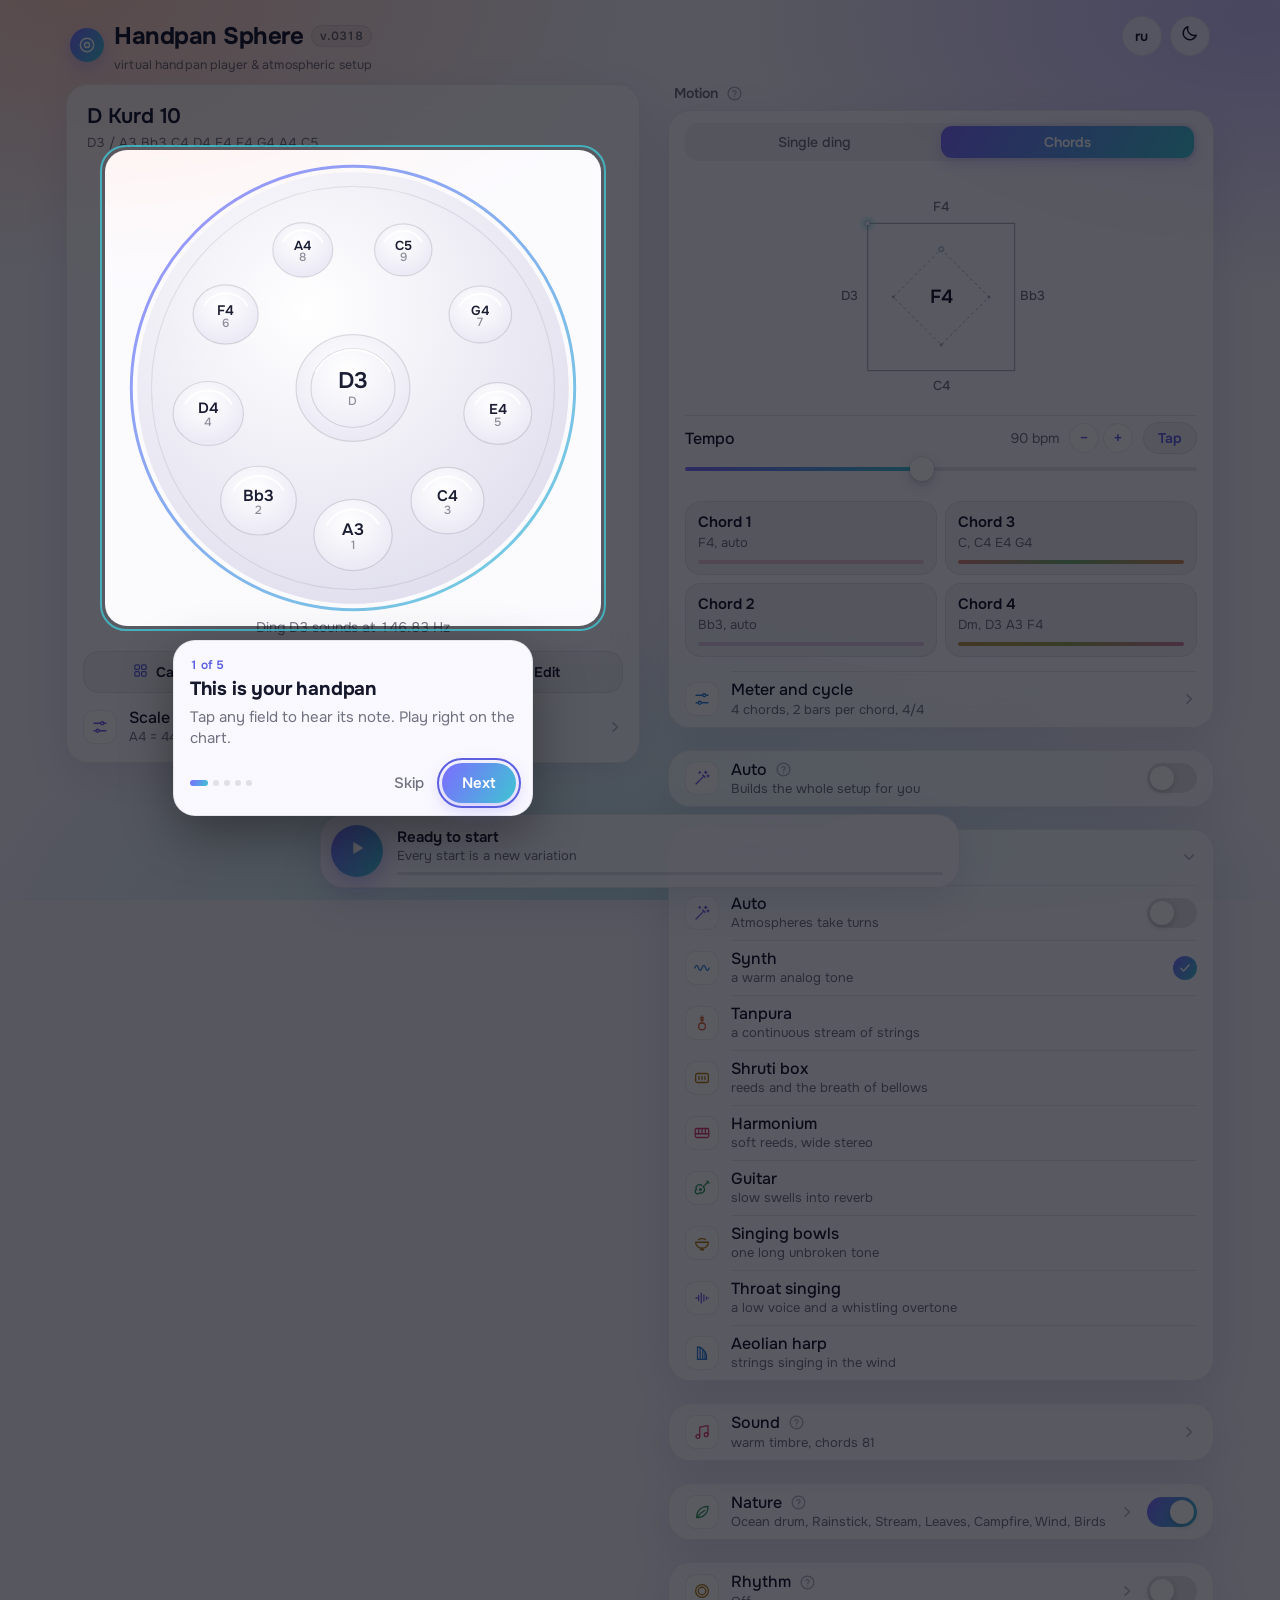
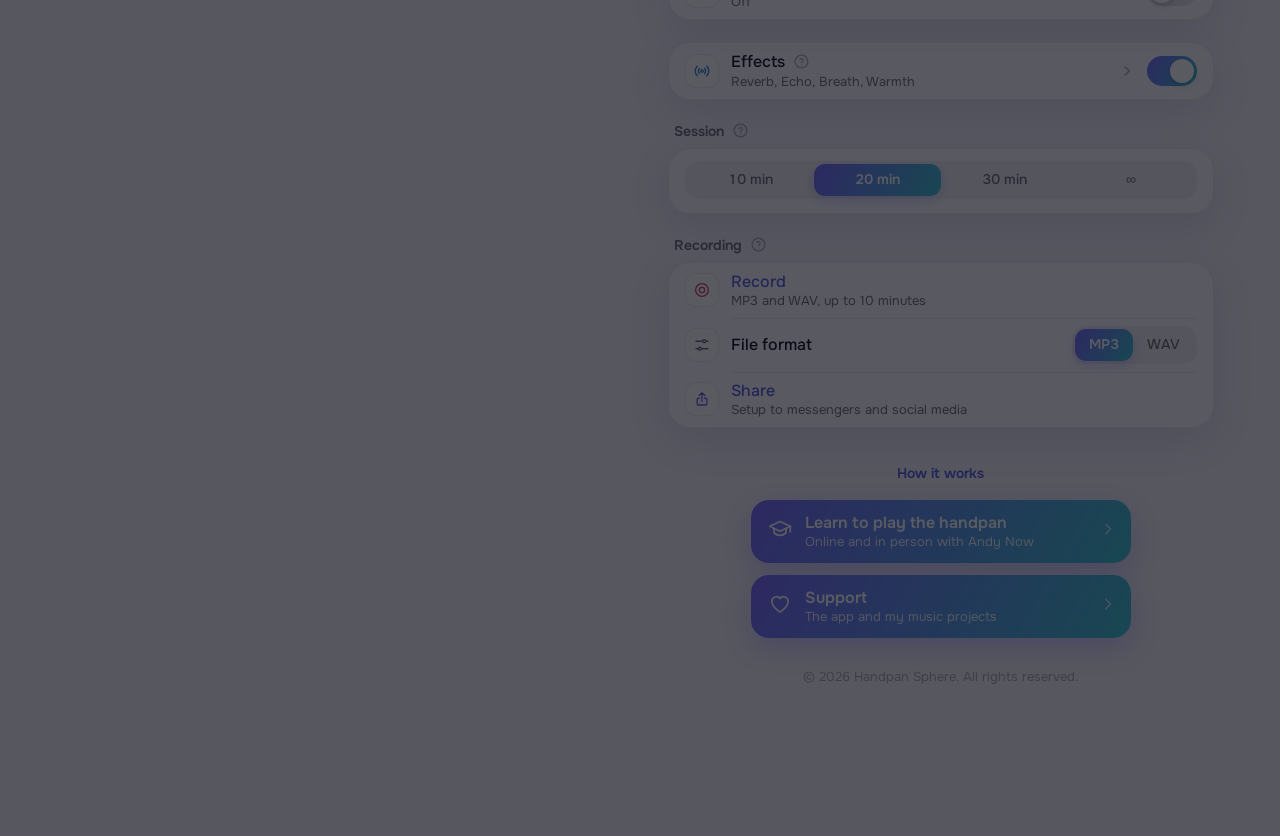
==== index.html @ 0d7baa18 "Site build from 7dfcd4c" ====
<!doctype html>
<html lang="ru">
<head>
<meta charset="utf-8">
<meta name="viewport" content="width=device-width, initial-scale=1, viewport-fit=cover">
<meta name="color-scheme" content="light dark">
<title>Handpan Sphere — виртуальный ханг и атмосферный бэк</title>
<meta name="description" content="Handpan Sphere — виртуальный ханг онлайн и атмосферный бэк в строе твоего инструмента: 20 строёв, аккорды с подсветкой нот, атмосферы, природа и ритм, запись в MP3 и WAV. В браузере, офлайн и в Telegram.">
<link rel="canonical" href="https://handpansphere.ru/">
<meta property="og:type" content="website">
<meta property="og:site_name" content="Handpan Sphere">
<meta property="og:title" content="Handpan Sphere — виртуальный ханг и атмосферный бэк">
<meta property="og:description" content="Играй на ханге прямо на схеме, учись по подсветке аккордов и джемь с атмосферой в строе твоего инструмента.">
<meta property="og:url" content="https://handpansphere.ru/">
<meta property="og:image" content="https://handpansphere.ru/og.png">
<meta property="og:image:width" content="1200">
<meta property="og:image:height" content="630">
<meta property="og:locale" content="ru_RU">
<meta property="og:locale:alternate" content="en_US">
<meta name="twitter:card" content="summary_large_image">
<script type="application/ld+json">{"@context":"https://schema.org","@type":"WebApplication","name":"Handpan Sphere","url":"https://handpansphere.ru/","applicationCategory":"MusicApplication","operatingSystem":"Any","inLanguage":["ru","en"],"offers":{"@type":"Offer","price":"0","priceCurrency":"RUB"},"description":"Виртуальный ханг онлайн и атмосферный бэк в строе твоего инструмента."}</script>
<meta name="theme-color" content="#F4F2FA" media="(prefers-color-scheme: light)">
<meta name="theme-color" content="#07090F" media="(prefers-color-scheme: dark)">
<meta name="mobile-web-app-capable" content="yes">
<meta name="apple-mobile-web-app-capable" content="yes">
<meta name="apple-mobile-web-app-title" content="Handpan Sphere">
<link rel="manifest" href="./manifest.webmanifest">
<link rel="icon" href="./icons/icon.svg" type="image/svg+xml">
<link rel="icon" href="./icons/favicon-32.png" sizes="32x32" type="image/png">
<link rel="apple-touch-icon" href="./icons/apple-touch-icon.png">
  <script type="module" crossorigin src="./assets/index-CPUXYlEy.js"></script>
  <link rel="stylesheet" crossorigin href="./assets/index-BqKU14QF.css">
</head>
<body>
<div class="aurora" aria-hidden="true"></div>
<header class="top">
  <div class="brand">
    <span class="mark" aria-hidden="true"><svg viewBox="0 0 24 24"><circle cx="12" cy="12" r="8"/><circle cx="12" cy="12" r="3"/></svg></span>
    <div class="brand-text">
      <h1>Handpan Sphere <span class="ver">v.0318</span></h1>
      <p class="tagline">virtual handpan player &amp; atmospheric setup</p>
    </div>
  </div>
  <div class="top-actions">
    <button type="button" class="icon-btn lang-btn" id="langBtn" lang="en" aria-label="English version" data-i18n-aria="lang.otherLabel"><span data-i18n="lang.other">en</span></button>
    <button type="button" class="icon-btn" id="themeBtn" aria-label="Тема" data-i18n-aria="header.theme"><span id="themeIcon"></span></button>
  </div>
</header>

<main class="layout">
  <section class="panel instrument" aria-labelledby="panName">
    <div class="inst-head">
      <h2 id="panName"></h2>
      <p class="notation" id="panNotation"></p>
    </div>
    <div class="pan" id="pan"><svg id="panSvg" viewBox="0 0 600 600" role="group" aria-label="Схема ханга" data-i18n-aria="instrument.chart"></svg></div>
    <p class="ding-line" id="dingInfo"></p>
    <p class="learn-line" id="learnLine" aria-live="polite" hidden></p>
    <div class="inst-actions">
      <button type="button" class="chip-btn" id="catalogBtn"><span data-icon="grid"></span><span data-i18n="instrument.catalog">Каталог</span></button>
      <button type="button" class="chip-btn" id="newBtn"><span data-icon="plus"></span><span data-i18n="instrument.newPan">Новый ханг</span></button>
      <button type="button" class="chip-btn" id="editBtn"><span data-icon="pencil"></span><span data-i18n="instrument.edit">Изменить</span></button>
    </div>
    <div class="list tune">
      <div class="row fold-row" style="--inset:62px">
        <span class="tile" data-icon="sliders" style="--c:var(--ic-violet)"></span>
        <span class="row-text"><span class="title-line"><button type="button" class="fold-head" data-fold="tune" aria-expanded="false" aria-controls="body-tune" aria-describedby="sum-tune"><span class="title" data-i18n="instrument.tuning">Строй и подстройка</span></button><button type="button" class="help-btn" data-help="tune"></button></span><span class="sub" id="sum-tune"></span></span>
        <span class="chev" data-icon="chevron"></span>
      </div>
      <div id="body-tune" hidden>
      <div class="row"><span class="title grow" data-i18n="instrument.shift">Сдвиг на полтона</span><div class="pills"><button type="button" class="pill" id="tDown" aria-label="Ниже на полтона" data-i18n-aria="instrument.shiftDown">−½</button><button type="button" class="pill" id="tUp" aria-label="Выше на полтона" data-i18n-aria="instrument.shiftUp">+½</button></div></div>
      <div class="row"><span class="title grow" data-i18n="instrument.ref">Ля первой октавы</span><div class="seg compact" id="refSeg" role="radiogroup" aria-label="Ля первой октавы" data-i18n-aria="instrument.ref"></div></div>
      <div class="row block">
        <div class="slider-top"><label class="title" for="cents" data-i18n="instrument.fine">Точная подстройка</label><span class="value" id="centsOut"></span></div>
        <input type="range" id="cents" min="-50" max="50" step="1">
      </div>
      <button type="button" class="row" id="refBtn" aria-pressed="false" style="--inset:62px">
        <span class="tile" data-icon="tone" style="--c:var(--ic-peach)"></span>
        <span class="row-text"><span class="title tint" id="refLabel" data-i18n="instrument.dingTone">Тон динга</span></span>
      </button>
      <button type="button" class="row" id="runBtn" style="--inset:62px">
        <span class="tile" data-icon="stairs" style="--c:var(--ic-mint)"></span>
        <span class="row-text"><span class="title tint" data-i18n="instrument.walk">Пройти по строю</span></span>
      </button>
      </div>
    </div>
  </section>

  <div class="controls">
    <section class="group" id="motionSection">
      <h2 class="header" id="motionHeader"><span data-i18n="motion.header">Движение</span><button type="button" class="help-btn" data-help="motion"></button></h2>
      <div class="panel">
        <div class="row block" id="hmodeRow"><div class="seg" id="hmodeSeg" role="radiogroup" aria-label="Режим движения" data-i18n-aria="motion.mode"></div></div>
        <div class="orbit" id="orbitBox"><canvas id="orbit" aria-hidden="true"></canvas></div>
        <div class="row block" id="tempoRow">
          <div class="slider-top"><label class="title" for="bpm" data-i18n="motion.tempo">Темп</label><span class="value" id="bpmOut"></span><span class="cs tempo-steps"><button type="button" class="step" id="bpmDown" aria-label="Медленнее" data-i18n-aria="motion.slower">−</button><button type="button" class="step" id="bpmUp" aria-label="Быстрее" data-i18n-aria="motion.faster">+</button></span><button type="button" class="pill accent" id="tapBtn" data-i18n="motion.tap">Тап</button></div>
          <input type="range" id="bpm" min="30" max="160" step="1">
        </div>
        <div id="singleBox">
          <div class="row block" id="rootRow"><span class="title" data-i18n="motion.tonic">Тоника</span><div class="seg" id="rootSeg" role="radiogroup" aria-label="Тоника атмосферы" data-i18n-aria="motion.tonicAria"></div></div>
        </div>
        <div id="squareBox" hidden>
          <div class="phrase-grid" id="phraseRows"></div>
        </div>
        <div class="row fold-row" style="--inset:62px">
          <span class="tile" data-icon="sliders" style="--c:var(--ic-sky)"></span>
          <span class="row-text"><span class="title-line"><button type="button" class="fold-head" data-fold="meter" aria-expanded="false" aria-controls="body-meter" aria-describedby="sum-meter"><span class="title" data-i18n="motion.cycle">Размер и круг</span></button></span><span class="sub" id="sum-meter"></span></span>
          <span class="chev" data-icon="chevron"></span>
        </div>
        <div id="body-meter" hidden>
          <div id="cycleRows">
            <div class="row"><span class="title grow" data-i18n="motion.chordsInRing">Аккордов в круге</span><span class="cs" id="stepsCtl"><button type="button" class="step" aria-label="Меньше аккордов" data-i18n-aria="motion.fewerChords">−</button><span class="cv"></span><button type="button" class="step" aria-label="Больше аккордов" data-i18n-aria="motion.moreChords">+</button></span></div>
            <div class="row"><span class="title grow" data-i18n="motion.barsPerChord">Тактов на аккорд</span><div class="seg compact" id="barsSeg" role="radiogroup" aria-label="Тактов на аккорд" data-i18n-aria="motion.barsPerChord"></div></div>
          </div>
          <div class="row"><span class="title grow" data-i18n="motion.meter">Размер</span><span class="meter-ctl"><span class="cs" id="numCtl"><button type="button" class="step" aria-label="Меньше долей" data-i18n-aria="motion.fewerBeats">−</button><span class="cv"></span><button type="button" class="step" aria-label="Больше долей" data-i18n-aria="motion.moreBeats">+</button></span><div class="seg compact" id="denSeg" role="radiogroup" aria-label="Длительность доли" data-i18n-aria="motion.beatLength"></div></span></div>
        </div>
      </div>
    </section>

    <section class="group" id="autoSection">
      <div class="panel">
        <div class="row" style="--inset:62px">
          <span class="tile" data-icon="wand" style="--c:var(--ic-violet)"></span>
          <div class="row-text"><span class="title-line"><span class="title" data-i18n="common.auto">Авто</span><button type="button" class="help-btn" data-help="auto"></button></span><span class="sub" id="autoSub"></span></div>
          <label class="switch"><input type="checkbox" role="switch" id="autoSw" aria-label="Авто" data-i18n-aria="common.auto"><span class="track"><span class="knob"></span></span></label>
        </div>
        <button type="button" class="row" id="shuffleBtn" style="--inset:62px" hidden>
          <span class="tile" data-icon="shuffle" style="--c:var(--ic-sky)"></span>
          <span class="row-text"><span class="title tint" data-i18n="autoAll.newSetup">Новый сетап</span></span>
        </button>
      </div>
    </section>

    <section class="group">
      <div class="panel">
        <div class="row fold-row" style="--inset:62px">
          <span class="tile" data-icon="wave" style="--c:var(--ic-violet)"></span>
          <span class="row-text"><span class="title-line"><button type="button" class="fold-head" data-fold="atm" aria-expanded="false" aria-controls="body-atm" aria-describedby="sum-atm"><span class="title" data-i18n="atm.title">Атмосфера</span></button><button type="button" class="help-btn" data-help="atm"></button></span><span class="sub" id="sum-atm"></span></span>
          <span class="chev" data-icon="chevron"></span>
        </div>
        <div id="body-atm" hidden>
          <div class="row" style="--inset:62px">
            <span class="tile" data-icon="wand" style="--c:var(--ic-violet)"></span>
            <span class="row-text"><span class="title" data-i18n="common.auto">Авто</span><span class="sub wrap" id="atmAutoSub">Атмосферы сменяют друг друга</span></span>
            <label class="switch"><input type="checkbox" role="switch" id="atmAutoSw" aria-label="Авто для атмосферы" data-i18n-aria="atm.autoAria"><span class="track"><span class="knob"></span></span></label>
          </div>
          <div id="droneList" role="radiogroup" aria-label="Атмосфера" data-i18n-aria="atm.title"></div>
        </div>
      </div>
    </section>

    <section class="group">
      <div class="panel">
        <div class="row fold-row" style="--inset:62px">
          <span class="tile" data-icon="note" style="--c:var(--ic-rose)"></span>
          <span class="row-text"><span class="title-line"><button type="button" class="fold-head" data-fold="sound" aria-expanded="false" aria-controls="body-sound" aria-describedby="sum-sound"><span class="title" data-i18n="sound.title">Звук</span></button><button type="button" class="help-btn" data-help="sound"></button></span><span class="sub" id="sum-sound"></span></span>
          <span class="chev" data-icon="chevron"></span>
        </div>
        <div id="body-sound" hidden>
          <div class="row" style="--inset:62px">
            <span class="tile" data-icon="wand" style="--c:var(--ic-rose)"></span>
            <span class="row-text"><span class="title" data-i18n="common.auto">Авто</span><span class="sub" data-i18n="sound.autoSub">Уровни понемногу меняются</span></span>
            <label class="switch"><input type="checkbox" role="switch" id="soundAutoSw" aria-label="Авто для звука" data-i18n-aria="sound.autoAria"><span class="track"><span class="knob"></span></span></label>
          </div>
          <div id="soundRows"></div>
        <div class="row pressable" style="--inset:62px">
          <span class="tile" data-icon="sliders" style="--c:var(--ic-gray)"></span>
          <span class="title grow" data-i18n="sound.timbre">Тембр аккордов</span>
          <span class="popup"><span class="pv" id="timbreValue"></span><span data-icon="updown"></span></span>
          <select id="timbre" aria-label="Тембр аккордов" data-i18n-aria="sound.timbre"></select>
        </div>
        </div>
      </div>
    </section>

    <section class="group">
      <div class="panel">
        <div class="row fold-row" style="--inset:62px">
          <span class="tile" data-icon="leaf" style="--c:var(--ic-mint)"></span>
          <span class="row-text"><span class="title-line"><button type="button" class="fold-head" data-fold="nature" aria-expanded="false" aria-controls="body-nature" aria-describedby="sum-nature"><span class="title" data-i18n="nature.title">Природа</span></button><button type="button" class="help-btn" data-help="nature"></button></span><span class="sub" id="sum-nature"></span></span>
          <span class="chev" data-icon="chevron"></span>
          <label class="switch"><input type="checkbox" role="switch" id="natureOnSw" aria-label="Природа: включить или выключить всю группу" data-i18n-aria="nature.group"><span class="track"><span class="knob"></span></span></label>
        </div>
        <div id="body-nature" hidden>
          <div class="row" style="--inset:62px">
            <span class="tile" data-icon="wand" style="--c:var(--ic-mint)"></span>
            <span class="row-text"><span class="title" data-i18n="common.auto">Авто</span><span class="sub" data-i18n="nature.autoSub">Звуки медленно перетекают</span></span>
            <label class="switch"><input type="checkbox" role="switch" id="natureAutoSw" aria-label="Авто для природы" data-i18n-aria="nature.autoAria"><span class="track"><span class="knob"></span></span></label>
          </div>
        </div>
      </div>
    </section>

    <section class="group">
      <div class="panel">
        <div class="row fold-row" style="--inset:62px">
          <span class="tile" data-icon="drum" style="--c:var(--ic-amber)"></span>
          <span class="row-text"><span class="title-line"><button type="button" class="fold-head" data-fold="rhythm" aria-expanded="false" aria-controls="body-rhythm" aria-describedby="sum-rhythm"><span class="title" data-i18n="rhythm.title">Ритм</span></button><button type="button" class="help-btn" data-help="rhythm"></button></span><span class="sub" id="sum-rhythm"></span></span>
          <span class="chev" data-icon="chevron"></span>
          <label class="switch"><input type="checkbox" role="switch" id="rhythmOnSw" aria-label="Ритм: включить или выключить всю группу" data-i18n-aria="rhythm.group"><span class="track"><span class="knob"></span></span></label>
        </div>
        <div id="body-rhythm" hidden>
          <div class="row" style="--inset:62px">
            <span class="tile" data-icon="wand" style="--c:var(--ic-amber)"></span>
            <span class="row-text"><span class="title" data-i18n="common.auto">Авто</span><span class="sub" data-i18n="rhythm.autoSub">Рисунок понемногу меняется</span></span>
            <label class="switch"><input type="checkbox" role="switch" id="rhythmAutoSw" aria-label="Авто для ритма" data-i18n-aria="rhythm.autoAria"><span class="track"><span class="knob"></span></span></label>
          </div>
          <div id="rhythmRows"></div>
          <div class="row" style="--inset:62px">
            <span class="tile" data-icon="metronome" style="--c:var(--ic-rose)"></span>
            <span class="title grow" data-i18n="rhythm.metronome">Метроном</span>
            <label class="switch"><input type="checkbox" role="switch" id="metroSw" aria-label="Метроном" data-i18n-aria="rhythm.metronome"><span class="track"><span class="knob"></span></span></label>
          </div>
        </div>
      </div>
    </section>

    <section class="group">
      <div class="panel">
        <div class="row fold-row" style="--inset:62px">
          <span class="tile" data-icon="reverb" style="--c:var(--ic-sky)"></span>
          <span class="row-text"><span class="title-line"><button type="button" class="fold-head" data-fold="fx" aria-expanded="false" aria-controls="body-fx" aria-describedby="sum-fx"><span class="title" data-i18n="fx.title">Эффекты</span></button><button type="button" class="help-btn" data-help="fx"></button></span><span class="sub" id="sum-fx"></span></span>
          <span class="chev" data-icon="chevron"></span>
          <label class="switch"><input type="checkbox" role="switch" id="fxOnSw" aria-label="Эффекты: включить или выключить всю группу" data-i18n-aria="fx.group"><span class="track"><span class="knob"></span></span></label>
        </div>
        <div id="body-fx" hidden></div>
      </div>
    </section>

    <section class="group">
      <h2 class="header"><span data-i18n="session.header">Сессия</span><button type="button" class="help-btn" data-help="session"></button></h2>
      <div class="panel"><div class="row block"><div class="seg" id="durSeg" role="radiogroup" aria-label="Длительность сессии" data-i18n-aria="session.length"></div></div></div>
    </section>

    <section class="group" id="recSection">
      <h2 class="header" id="recHeader"><span data-i18n="rec.header">Запись</span><button type="button" class="help-btn" data-help="rec"></button></h2>
      <div class="panel">
        <button type="button" class="row" id="recBtn" style="--inset:62px">
          <span class="tile" data-icon="record" id="recIcon" style="--c:var(--ic-rose)"></span>
          <span class="row-text"><span class="title-line"><span class="title tint" id="recLabel" data-i18n="rec.record">Запись</span><span class="soon-badge" id="recSoon" hidden data-i18n="rec.soon">В Telegram</span></span><span class="sub" id="recSub" data-i18n="rec.sub">MP3 и WAV, до 10 минут</span></span>
        </button>
        <div class="row" id="fmtRow" style="--inset:62px">
          <span class="tile" data-icon="sliders" style="--c:var(--ic-gray)"></span>
          <span class="title grow" data-i18n="rec.format">Формат файла</span>
          <div class="seg compact" id="fmtSeg" role="radiogroup" aria-label="Формат файла" data-i18n-aria="rec.format"></div>
        </div>
        <div class="row" id="micRow" style="--inset:62px">
          <span class="tile" data-icon="mic" style="--c:var(--ic-peach)"></span>
          <span class="row-text"><span class="title" data-i18n="rec.mic">Микрофон</span><span class="sub" data-i18n="rec.micSub">Наложить живой ханг на атмосферный бэк</span></span>
          <label class="switch"><input type="checkbox" role="switch" id="micSw" aria-label="Микрофон в записи" data-i18n-aria="rec.micAria"><span class="track"><span class="knob"></span></span></label>
        </div>
        <button type="button" class="row" id="saveBtn" style="--inset:62px" hidden>
          <span class="tile" data-icon="download" style="--c:var(--ic-sky)"></span>
          <span class="row-text"><span class="title tint" data-i18n="rec.save">Сохранить файл</span><span class="sub" id="saveSub"></span></span>
        </button>
        <button type="button" class="row" id="sendBtn" style="--inset:62px" hidden>
          <span class="tile" data-icon="send" style="--c:var(--ic-sky)"></span>
          <span class="row-text"><span class="title tint" data-i18n="rec.send">Отправить в чат</span><span class="sub" id="sendSub"></span></span>
        </button>
        <button type="button" class="row" id="shareBtn" style="--inset:62px">
          <span class="tile" data-icon="share" style="--c:var(--ic-violet)"></span>
          <span class="row-text"><span class="title tint" data-i18n="rec.share">Поделиться</span><span class="sub" id="shareSub" data-i18n="rec.shareSub">Сетап или запись в мессенджер и соцсети</span></span>
        </button>
      </div>
    </section>

    <footer class="page-foot">
      <button type="button" class="link-btn" id="tourBtn" data-i18n="tour.again">Как пользоваться</button>
      <button type="button" class="foot-cta" id="learnBtn">
        <span class="foot-cta-ic" data-icon="cap"></span>
        <span class="foot-cta-text"><span class="t" data-i18n="footer.learn">Учиться играть на ханге</span><span class="s" data-i18n="footer.learnSub">Онлайн и офлайн с Andy Now</span></span>
        <span class="foot-cta-chev" data-icon="chevron"></span>
      </button>
      <button type="button" class="foot-cta" id="supportBtn">
        <span class="foot-cta-ic" data-icon="heart"></span>
        <span class="foot-cta-text"><span class="t" data-i18n="footer.support">Поддержать</span><span class="s" data-i18n="footer.supportSub">Развитие приложения и музыкальных проектов</span></span>
        <span class="foot-cta-chev" data-icon="chevron"></span>
      </button>
      <p class="rights">© 2026 Handpan Sphere. <span data-i18n="footer.rights">Все права защищены.</span></p>
    </footer>
  </div>
</main>

<div class="player-wrap">
  <div class="player">
    <button type="button" class="play" id="playBtn" aria-label="Начать" data-i18n-aria="player.start"><span data-icon="play" id="playIcon"></span></button>
    <button type="button" class="stop-btn" id="stopBtn" aria-label="Остановить" hidden data-i18n-aria="player.stop"><span data-icon="stop"></span></button>
    <div class="status" aria-live="polite">
      <p id="statusMain" data-i18n="player.ready">Готово к старту</p>
      <p id="statusSub" data-i18n="player.everyStart">Каждый запуск — новая вариация</p>
      <div class="progress" aria-hidden="true"><div id="progressFill"></div></div>
    </div>
    <span class="rec-badge" id="recBadge" hidden><span class="rec-dot"></span><span id="recTime">0:00</span></span>
  </div>
</div>

<div class="sheet-wrap" id="catalogSheet" hidden>
  <div class="sheet-backdrop" data-close></div>
  <div class="sheet" role="dialog" aria-modal="true" aria-labelledby="catTitle">
    <div class="grabber"></div>
    <div class="sheet-nav"><span></span><h3 id="catTitle" data-i18n="catalog.title">Каталог строёв</h3><button type="button" class="nav-btn" data-close data-i18n="common.done">Готово</button></div>
    <input type="search" class="search" id="catSearch" placeholder="Поиск: Kurd, Amara, E3…" autocomplete="off" autocapitalize="off" spellcheck="false" aria-label="Поиск строя" data-i18n-aria="catalog.searchAria" data-i18n-ph="catalog.search">
    <div id="catList"></div>
  </div>
</div>

<div class="sheet-wrap" id="builderSheet" hidden>
  <div class="sheet-backdrop" data-close></div>
  <div class="sheet" role="dialog" aria-modal="true" aria-labelledby="bTitle">
    <div class="grabber"></div>
    <div class="sheet-nav"><button type="button" class="nav-btn left" data-close data-i18n="common.cancel">Отмена</button><h3 id="bTitle" data-i18n="instrument.newPan">Новый ханг</h3><button type="button" class="nav-btn" id="bSave" data-i18n="common.save">Сохранить</button></div>
    <input type="text" class="field-input" id="bName" placeholder="Название, например D Kurd 10" aria-label="Название ханга" autocomplete="off" data-i18n-aria="builder.nameAria" data-i18n-ph="builder.name">
    <section class="group">
      <h2 class="header" data-i18n="builder.counts">Количество нот</h2>
      <div class="list" style="margin-top:0">
        <div class="counts" id="bCounts"></div>
      </div>
      <p class="footer" data-i18n="builder.countsFoot">Динги — центральный и басовые снизу. Круг — ноты вокруг динга. Мутанты — дополнительные ноты внутри круга. Снизу — ноты на нижней крышке.</p>
    </section>
    <section class="group">
      <div class="list" style="margin-top:0">
        <div class="row block"><span class="title" data-i18n="builder.layout">Расположение</span><div class="seg" id="bAlign" role="radiogroup" aria-label="Расположение" data-i18n-aria="builder.layout"></div></div>
        <div class="row block"><span class="title" data-i18n="builder.numbering">Нумерация</span><div class="seg" id="bNumbering" role="radiogroup" aria-label="Нумерация" data-i18n-aria="builder.numbering"></div></div>
        <div class="row block" id="bModeRow"><span class="title" data-i18n="builder.tap">Касание поля</span><div class="seg" id="bMode" role="radiogroup" aria-label="Что делает касание поля" data-i18n-aria="builder.tapAria"></div></div>
        <div class="row"><span class="title grow" data-i18n="instrument.shift">Сдвиг на полтона</span><div class="pills"><button type="button" class="pill" id="bDown" aria-label="Ниже на полтона" data-i18n-aria="instrument.shiftDown">−½</button><button type="button" class="pill" id="bUp" aria-label="Выше на полтона" data-i18n-aria="instrument.shiftUp">+½</button></div></div>
      </div>
    </section>
    <div class="pan builder-pan"><svg id="bSvg" viewBox="0 0 600 600" role="group" aria-label="Схема собираемого ханга" data-i18n-aria="builder.chart"></svg></div>
    <p class="footer" id="bHint"></p>
    <div class="center-btn"><button type="button" class="pill" id="bResetPos" hidden data-i18n="builder.resetPos">Расставить ноты снизу заново</button></div>
    <section class="group">
      <h2 class="header" data-i18n="builder.notes">Ноты строкой</h2>
      <div class="list" style="margin-top:0">
        <div class="row block">
          <textarea class="field-input" id="bNotes" rows="2" spellcheck="false" autocapitalize="off" aria-label="Ноты строкой" data-i18n-aria="builder.notes"></textarea>
          <p class="row-note" data-i18n="builder.notesFoot">Формат каталога: басовые динги в скобках, динг, косая черта, остальные ноты; ноты на нижней крышке в скобках. Например: (Bb2) (C3) D3 / (F3) A3 Bb3 C4…</p>
        </div>
        <button type="button" class="row" id="bApply" style="--inset:62px"><span class="tile" data-icon="check" style="--c:var(--ic-aqua)"></span><span class="row-text"><span class="title tint" data-i18n="builder.apply">Применить строку</span></span></button>
      </div>
      <p class="error" id="bError" hidden></p>
    </section>
    <section class="group" id="bDeleteGroup" hidden>
      <div class="list" style="margin-top:0"><button type="button" class="row danger" id="bDelete"><span class="row-text"><span class="title" data-i18n="builder.remove">Удалить из моих хангов</span></span></button></div>
    </section>
  </div>
</div>

<div class="sheet-wrap" id="pickerSheet" hidden>
  <div class="sheet-backdrop" data-close></div>
  <div class="sheet" role="dialog" aria-modal="true" aria-labelledby="pTitle">
    <div class="grabber"></div>
    <div class="sheet-nav"><button type="button" class="nav-btn left" data-close data-i18n="common.cancel">Отмена</button><h3 id="pTitle" data-i18n="picker.title">Нота</h3><span></span></div>
    <input type="search" class="search" id="pSearch" placeholder="Поиск: C#, Eb4, 3…" autocomplete="off" autocapitalize="off" spellcheck="false" aria-label="Поиск ноты" data-i18n-aria="picker.searchAria" data-i18n-ph="picker.search">
    <div class="list" id="pDingRow" hidden>
      <div class="row"><span class="row-text"><span class="title" data-i18n="picker.bassDing">Басовый динг</span><span class="sub wrap" data-i18n="picker.bassDingSub">Нота снизу станет дингом: на неё сможет опираться атмосфера и движение по дингам.</span></span><label class="switch"><input type="checkbox" role="switch" id="pDingSw" aria-label="Басовый динг" data-i18n-aria="picker.bassDing"><span class="track"><span class="knob"></span></span></label></div>
    </div>
    <div class="list" id="pChips"></div>
  </div>
</div>

<div class="sheet-wrap" id="phraseSheet" hidden>
  <div class="sheet-backdrop" data-close></div>
  <div class="sheet" role="dialog" aria-modal="true" aria-labelledby="sheetTitle">
    <div class="grabber"></div>
    <div class="sheet-head">
      <div class="sheet-nav"><span></span><h3 id="sheetTitle" data-i18n="chordSheet.title">Фраза</h3><button type="button" class="nav-btn" id="sheetDone" data-i18n="common.done">Готово</button></div>
      <div class="sheet-pan" id="sheetPan">
        <div class="pan"><svg id="sheetSvg" viewBox="0 0 600 600" role="group" aria-label="Ноты аккорда на схеме ханга" data-i18n-aria="chordSheet.chart"></svg></div>
        <p class="sheet-pan-line" id="sheetPanLine" aria-live="polite"></p>
      </div>
    </div>
    <section class="group">
      <h2 class="header"><span data-i18n="chordSheet.chord">Аккорд</span><button type="button" class="help-btn" data-help="chord"></button></h2>
      <div class="list" style="margin-top:0">
        <div class="row block"><div class="seg" id="sheetMode" role="radiogroup" aria-label="Аккорд" data-i18n-aria="chordSheet.chord"></div></div>
        <div class="row block" id="sheetRootRow">
          <p class="cg-title root-title"><span data-i18n="chordSheet.root">Основа аккорда</span><button type="button" class="help-btn" data-help="root"></button></p>
          <div class="chips" id="sheetRoot" role="radiogroup" aria-label="Основа аккорда" data-i18n-aria="chordSheet.root"></div>
        </div>
        <div class="row block" id="sheetPresetsBox">
          <div id="sheetPresets"></div>
        </div>
        <div id="sheetCustom">
          <p class="chord-line" id="sheetChord"></p>
          <div class="chips" id="sheetChips"></div>
        </div>
        <button type="button" class="row" id="sheetListen" style="--inset:62px">
          <span class="tile" data-icon="listen" style="--c:var(--ic-sky)"></span>
          <span class="row-text"><span class="title tint" data-i18n="chordSheet.listen">Прослушать</span></span>
        </button>
      </div>
    </section>
  </div>
</div>
<div class="sheet-wrap" id="shareSheet" hidden>
  <div class="sheet-backdrop" data-close></div>
  <div class="sheet share-sheet" role="dialog" aria-modal="true" aria-labelledby="shTitle">
    <div class="grabber"></div>
    <div class="sheet-nav"><span></span><h3 id="shTitle" data-i18n="share.title">Поделиться</h3><button type="button" class="nav-btn" data-close data-i18n="common.done">Готово</button></div>
    <p class="share-preview" id="sharePreview"></p>
    <div class="share-grid" id="shareTargets"></div>
    <div class="list">
      <button type="button" class="row" id="copyBtn" style="--inset:62px">
        <span class="tile" data-icon="copy" style="--c:var(--ic-violet)"></span>
        <span class="row-text"><span class="title tint" data-i18n="share.copy">Скопировать ссылку и текст</span><span class="sub" id="copySub" data-i18n="share.copySub">Вставь куда угодно</span></span>
      </button>
    </div>
  </div>
</div>

<!-- «Учиться играть на ханге»: photos load when the page is first opened (data-src), they are not in the offline cache -->
<div class="sheet-wrap" id="learnSheet" hidden>
  <div class="sheet-backdrop" data-close></div>
  <div class="sheet info-sheet" role="dialog" aria-modal="true" aria-labelledby="learnNav">
    <div class="grabber"></div>
    <div class="sheet-nav"><span></span><h3 id="learnNav" data-i18n="learn.nav">Обучение</h3><button type="button" class="nav-btn" data-close data-i18n="common.done">Готово</button></div>
    <img class="hero square" data-src="photos/learn-sea.webp" width="828" height="828" alt="Andy Now с хангом на берегу моря" data-i18n-alt="learn.photo">
    <h2 class="info-title" data-i18n="learn.title">Учиться играть на ханге</h2>
    <p class="info-lead" data-i18n="learn.lead">Меня зовут Andy Now. Я играю на ханге, пишу музыку и веду проект «Музыка Сфер».</p>
    <ul class="facts" id="learnFacts"></ul>
    <p class="info-text" data-i18n="learn.about">Больше семи лет я исследую, как звук влияет на сознание: на внимание, дыхание и восприятие времени. Уже три года веду звуковые сессии с хангом в зеркальном Храме Звука на Алтае.</p>
    <p class="info-text" data-i18n="learn.about2">Учу тех, кто никогда не держал инструмент в руках, и тех, кто уже играет и ищет свой почерк. Музыкальный опыт не нужен: достаточно интереса и желания прикоснуться к инструменту.</p>
    <div class="photo-strip">
      <img data-src="photos/learn-andy.webp" width="900" height="1125" alt="" data-i18n-alt="learn.strip.0">
      <img data-src="photos/learn-duo.webp" width="1200" height="900" alt="" data-i18n-alt="learn.strip.1">
      <img data-src="photos/learn-dome.webp" width="800" height="1055" alt="" data-i18n-alt="learn.strip.2">
      <img data-src="photos/learn-hand.webp" width="1100" height="825" alt="" data-i18n-alt="learn.strip.3">
      <img data-src="photos/learn-rhythm.webp" width="800" height="1067" alt="" data-i18n-alt="learn.strip.4">
    </div>
    <h4 class="info-h" data-i18n="learn.formats">Как можно заниматься</h4>
    <div id="learnOffers"></div>
    <div class="list">
      <a class="row" id="practiceLink" data-ext data-track="practice" target="_blank" rel="noopener" style="--inset:62px">
        <span class="tile" data-icon="headphones" style="--c:var(--ic-aqua)"></span>
        <span class="row-text"><span class="title tint" data-i18n="learn.practice">Бесплатная звуковая практика</span><span class="sub wrap" data-i18n="learn.practiceSub">Начните с практики в канале «Музыка Сфер»</span></span>
        <span class="row-chev" data-icon="chevron"></span>
      </a>
    </div>
    <div class="cta-box">
      <h5 data-i18n="learn.askTitle">Не знаете, с чего начать?</h5>
      <p data-i18n="learn.askText">Напишите мне: расскажу, с чего лучше начать именно вам. Отвечаю лично.</p>
      <a class="btn primary wide" id="askLink" data-ext data-track="write" target="_blank" rel="noopener"><span data-icon="send"></span><span data-i18n="learn.ask">Написать Andy</span></a>
    </div>
  </div>
</div>

<!-- «Храм Звука»: opened from the facilitator course on the learning page -->
<div class="sheet-wrap" id="templeSheet" hidden>
  <div class="sheet-backdrop" data-close></div>
  <div class="sheet info-sheet" role="dialog" aria-modal="true" aria-labelledby="templeNav">
    <div class="grabber"></div>
    <div class="sheet-nav"><span></span><h3 id="templeNav" data-i18n="temple.nav">Храм Звука</h3><button type="button" class="nav-btn" data-close data-i18n="common.done">Готово</button></div>
    <img class="hero square" data-src="photos/temple-1-sunrise.webp" width="1200" height="1195" alt="" data-i18n-alt="temple.photos.0">
    <h2 class="info-title" data-i18n="temple.title">Храм Звука на Алтае</h2>
    <p class="info-text" data-i18n="temple.place">Частный заповедник «Земли Силы» Анимара в долине Катуни, в Чемальском районе Алтая: более 600 гектаров нетронутой природы, тишины и чистого неба.</p>
    <img class="photo" data-src="photos/temple-2-valley.webp" width="1200" height="763" alt="" data-i18n-alt="temple.photos.1">
    <p class="info-text" data-i18n="temple.dome">В его центре стоит зеркальный купол диаметром 12 метров из более чем 1200 зеркальных панелей. Звук отражается, усиливается и мягко окутывает со всех сторон: пространство звучит на 360°.</p>
    <img class="photo tall" data-src="photos/temple-3-inside.webp" width="900" height="1187" alt="" data-i18n-alt="temple.photos.2">
    <img class="photo" data-src="photos/temple-4-arch.webp" width="1200" height="900" alt="" data-i18n-alt="temple.photos.3">
    <p class="info-text" data-i18n="temple.sessions">Уже три года я веду здесь звуковые сессии с хангом: на них побывали более 10 000 человек. Часто после сессии говорят о глубоком расслаблении, ровном дыхании и ясной голове: живой звук помогает снизить напряжение и влияет на регуляцию нервной системы.</p>
    <div class="cta-box">
      <h5 data-i18n="temple.courseTitle">Научиться вести такие сессии</h5>
      <p data-i18n="temple.courseText">На курсе ведущего звуковых сессий я делюсь тем, что знаю о звуке, состоянии и пространстве, и тем, что проверено годами практики в Храме Звука.</p>
      <a class="btn primary wide" id="templeCta" data-ext data-track="healing" target="_blank" rel="noopener"><span data-icon="send"></span><span data-i18n="temple.cta">Узнать о курсе</span></a>
    </div>
    <h4 class="info-h" data-i18n="temple.follow">Проект «Земли Силы»</h4>
    <div class="share-grid link-grid">
      <a class="share-target" id="zemliInsta" data-ext data-track="zemli_insta" target="_blank" rel="noopener"><span class="share-icon" style="--b:linear-gradient(45deg,#F9A13A,#E1306C 55%,#8A3AB9)" data-icon="instagram"></span><span class="share-name">Instagram</span></a>
      <a class="share-target" id="zemliTg" data-ext data-track="zemli_tg" target="_blank" rel="noopener"><span class="share-icon" style="--b:#2AABEE" data-brand="telegram"></span><span class="share-name">Telegram</span></a>
    </div>
    <p class="foot-note" id="metaNote" data-i18n="temple.metaNote">Instagram принадлежит компании Meta, признанной экстремистской и запрещённой в России.</p>
  </div>
</div>

<!-- «Поддержать»: ways to support, the album, a message -->
<div class="sheet-wrap" id="supportSheet" hidden>
  <div class="sheet-backdrop" data-close></div>
  <div class="sheet info-sheet" role="dialog" aria-modal="true" aria-labelledby="supportNav">
    <div class="grabber"></div>
    <div class="sheet-nav"><span></span><h3 id="supportNav" data-i18n="support.nav">Поддержать</h3><button type="button" class="nav-btn" data-close data-i18n="common.done">Готово</button></div>
    <p class="info-lead" data-i18n="support.lead">Handpan Sphere бесплатен. Если он вам откликается, вы можете поддержать разработку продукта и мои музыкальные проекты.</p>
    <div class="share-grid link-grid">
      <a class="share-target" id="tipsLink" data-ext data-track="tips" target="_blank" rel="noopener"><span class="share-icon" style="--b:#FC3F1D" data-icon="ruble"></span><span class="share-name" data-i18n="support.tips">Яндекс Чаевые</span></a>
      <a class="share-target" id="cardLink" data-ext data-track="card" target="_blank" rel="noopener"><span class="share-icon" style="--b:var(--grad)" data-icon="card"></span><span class="share-name" data-i18n="support.card">Перевод на карту</span></a>
      <a class="share-target" id="giftLink" data-ext data-track="gift" target="_blank" rel="noopener"><span class="share-icon" style="--b:#2AABEE" data-icon="gift"></span><span class="share-name" data-i18n="support.gift">Подарок в Telegram</span></a>
    </div>
    <p class="foot-note center" data-i18n="support.giftNote">Подарок в Telegram отправляется из моего профиля: он откроется по кнопке.</p>
    <a class="qr-card" id="albumLink" data-ext data-track="album" target="_blank" rel="noopener">
      <img src="qr-bandlink.svg" width="33" height="33" alt="QR-код: альбом на всех площадках" data-i18n-alt="support.albumQr">
      <span class="row-text"><span class="title" data-i18n="support.album">Альбом «Music of the Sphere’s»</span><span class="sub wrap" data-i18n="support.albumText">Послушать релиз нового альбома можно на всех площадках</span></span>
    </a>
    <p class="info-text" data-i18n="support.thanks">Я благодарен каждому за внимание и вклад в развитие. С радостью принимаю обратную связь по улучшению продукта.</p>
    <div class="list">
      <a class="row" id="feedbackLink" data-ext data-track="feedback" target="_blank" rel="noopener" style="--inset:62px">
        <span class="tile" data-icon="send" style="--c:var(--ic-sky)"></span>
        <span class="row-text"><span class="title tint" data-i18n="support.write">Написать мне</span><span class="sub" data-i18n="support.writeSub">Идеи, ошибки, пожелания</span></span>
        <span class="row-chev" data-icon="chevron"></span>
      </a>
    </div>
  </div>
</div>

<div class="help-pop" id="helpPop" role="tooltip" hidden><p id="helpText"></p></div>

<div class="tour" id="tour" hidden>
  <div class="tour-block" data-side="top"></div><div class="tour-block" data-side="bottom"></div><div class="tour-block" data-side="left"></div><div class="tour-block" data-side="right"></div>
  <div class="tour-cover" id="tourCover"></div>
  <div class="tour-hole" id="tourHole" aria-hidden="true"></div>
  <div class="tour-card" id="tourCard" role="dialog" aria-modal="true" aria-labelledby="tourTitle" aria-describedby="tourText">
    <p class="tour-count" id="tourCount"></p>
    <h3 id="tourTitle"></h3>
    <p class="tour-text" id="tourText"></p>
    <div class="tour-nav">
      <div class="tour-dots" id="tourDots" aria-hidden="true"></div>
      <button type="button" class="nav-btn left" id="tourSkip" data-i18n="tour.skip">Пропустить</button>
      <button type="button" class="tour-next" id="tourNext" data-i18n="tour.next">Далее</button>
    </div>
  </div>
</div>
</body>
</html>
---- assets/index-BqKU14QF.css ----
@font-face{font-family:Onest Variable;font-style:normal;font-display:swap;font-weight:100 900;src:url(./onest-cyrillic-ext-wght-normal-DOFToQv1.woff2)format("woff2-variations");unicode-range:U+460-52F,U+1C80-1C8A,U+20B4,U+2DE0-2DFF,U+A640-A69F,U+FE2E-FE2F}@font-face{font-family:Onest Variable;font-style:normal;font-display:swap;font-weight:100 900;src:url(./onest-cyrillic-wght-normal-DayYxulF.woff2)format("woff2-variations");unicode-range:U+301,U+400-45F,U+490-491,U+4B0-4B1,U+2116}@font-face{font-family:Onest Variable;font-style:normal;font-display:swap;font-weight:100 900;src:url(./onest-math-wght-normal-Bl4ZGkZl.woff2)format("woff2-variations");unicode-range:U+302-303,U+305,U+307-308,U+310,U+312,U+315,U+31A,U+326-327,U+32C,U+32F-330,U+332-333,U+338,U+33A,U+346,U+34D,U+391-3A1,U+3A3-3A9,U+3B1-3C9,U+3D1,U+3D5-3D6,U+3F0-3F1,U+3F4-3F5,U+2016-2017,U+2034-2038,U+203C,U+2040,U+2043,U+2047,U+2050,U+2057,U+205F,U+2070-2071,U+2074-208E,U+2090-209C,U+20D0-20DC,U+20E1,U+20E5-20EF,U+2100-2112,U+2114-2115,U+2117-2121,U+2123-214F,U+2190,U+2192,U+2194-21AE,U+21B0-21E5,U+21F1-21F2,U+21F4-2211,U+2213-2214,U+2216-22FF,U+2308-230B,U+2310,U+2319,U+231C-2321,U+2336-237A,U+237C,U+2395,U+239B-23B7,U+23D0,U+23DC-23E1,U+2474-2475,U+25AF,U+25B3,U+25B7,U+25BD,U+25C1,U+25CA,U+25CC,U+25FB,U+266D-266F,U+27C0-27FF,U+2900-2AFF,U+2B0E-2B11,U+2B30-2B4C,U+2BFE,U+3030,U+FF5B,U+FF5D,U+1D400-1D7FF,U+1EE??}@font-face{font-family:Onest Variable;font-style:normal;font-display:swap;font-weight:100 900;src:url(./onest-symbols-wght-normal-DxQzqQfC.woff2)format("woff2-variations");unicode-range:U+1-C,U+E-1F,U+7F-9F,U+20DD-20E0,U+20E2-20E4,U+2150-218F,U+2190,U+2192,U+2194-2199,U+21AF,U+21E6-21F0,U+21F3,U+2218-2219,U+2299,U+22C4-22C6,U+2300-243F,U+2440-244A,U+2460-24FF,U+25A0-27BF,U+28??,U+2921-2922,U+2981,U+29BF,U+29EB,U+2B??,U+4DC0-4DFF,U+FFF9-FFFB,U+10140-1018E,U+10190-1019C,U+101A0,U+101D0-101FD,U+102E0-102FB,U+10E60-10E7E,U+1D2C0-1D2D3,U+1D2E0-1D37F,U+1F0??,U+1F100-1F1AD,U+1F1E6-1F1FF,U+1F30D-1F30F,U+1F315,U+1F31C,U+1F31E,U+1F320-1F32C,U+1F336,U+1F378,U+1F37D,U+1F382,U+1F393-1F39F,U+1F3A7-1F3A8,U+1F3AC-1F3AF,U+1F3C2,U+1F3C4-1F3C6,U+1F3CA-1F3CE,U+1F3D4-1F3E0,U+1F3ED,U+1F3F1-1F3F3,U+1F3F5-1F3F7,U+1F408,U+1F415,U+1F41F,U+1F426,U+1F43F,U+1F441-1F442,U+1F444,U+1F446-1F449,U+1F44C-1F44E,U+1F453,U+1F46A,U+1F47D,U+1F4A3,U+1F4B0,U+1F4B3,U+1F4B9,U+1F4BB,U+1F4BF,U+1F4C8-1F4CB,U+1F4D6,U+1F4DA,U+1F4DF,U+1F4E3-1F4E6,U+1F4EA-1F4ED,U+1F4F7,U+1F4F9-1F4FB,U+1F4FD-1F4FE,U+1F503,U+1F507-1F50B,U+1F50D,U+1F512-1F513,U+1F53E-1F54A,U+1F54F-1F5FA,U+1F610,U+1F650-1F67F,U+1F687,U+1F68D,U+1F691,U+1F694,U+1F698,U+1F6AD,U+1F6B2,U+1F6B9-1F6BA,U+1F6BC,U+1F6C6-1F6CF,U+1F6D3-1F6D7,U+1F6E0-1F6EA,U+1F6F0-1F6F3,U+1F6F7-1F6FC,U+1F7??,U+1F800-1F80B,U+1F810-1F847,U+1F850-1F859,U+1F860-1F887,U+1F890-1F8AD,U+1F8B0-1F8BB,U+1F8C0-1F8C1,U+1F900-1F90B,U+1F93B,U+1F946,U+1F984,U+1F996,U+1F9E9,U+1FA00-1FA6F,U+1FA70-1FA7C,U+1FA80-1FA89,U+1FA8F-1FAC6,U+1FACE-1FADC,U+1FADF-1FAE9,U+1FAF0-1FAF8,U+1FB??}@font-face{font-family:Onest Variable;font-style:normal;font-display:swap;font-weight:100 900;src:url(./onest-vietnamese-wght-normal-BBxOatbv.woff2)format("woff2-variations");unicode-range:U+102-103,U+110-111,U+128-129,U+168-169,U+1A0-1A1,U+1AF-1B0,U+300-301,U+303-304,U+308-309,U+323,U+329,U+1EA0-1EF9,U+20AB}@font-face{font-family:Onest Variable;font-style:normal;font-display:swap;font-weight:100 900;src:url(./onest-latin-ext-wght-normal-QAhDxQuo.woff2)format("woff2-variations");unicode-range:U+100-2BA,U+2BD-2C5,U+2C7-2CC,U+2CE-2D7,U+2DD-2FF,U+304,U+308,U+329,U+1D00-1DBF,U+1E00-1E9F,U+1EF2-1EFF,U+2020,U+20A0-20AB,U+20AD-20C0,U+2113,U+2C60-2C7F,U+A720-A7FF}@font-face{font-family:Onest Variable;font-style:normal;font-display:swap;font-weight:100 900;src:url(./onest-latin-wght-normal-Dun_Rd-l.woff2)format("woff2-variations");unicode-range:U+??,U+131,U+152-153,U+2BB-2BC,U+2C6,U+2DA,U+2DC,U+304,U+308,U+329,U+2000-206F,U+20AC,U+2122,U+2191,U+2193,U+2212,U+2215,U+FEFF,U+FFFD}:root{--safe-top:max(env(safe-area-inset-top,0px), calc(var(--tg-safe-area-inset-top,0px) + var(--tg-content-safe-area-inset-top,0px)));--safe-bottom:max(env(safe-area-inset-bottom,0px), calc(var(--tg-safe-area-inset-bottom,0px) + var(--tg-content-safe-area-inset-bottom,0px)));--bg:#f4f2fa;--aurora:radial-gradient(60% 42% at 6% 0%, #ffb08c8c, transparent 72%), radial-gradient(55% 42% at 98% 2%, #a08cff7a, transparent 72%), radial-gradient(75% 55% at 50% 106%, #68d4cc6b, transparent 72%);--surface:#ffffffa8;--surface-strong:#faf9fff0;--line:#15172b14;--text:#15172b;--text2:#15172b99;--text3:#15172b52;--fill:#15172b0d;--fill2:#15172b1c;--accent:#5b5fe0;--grad-a:#7c6cff;--grad-b:#3fc4d3;--grad:linear-gradient(120deg, var(--grad-a) 0%, var(--grad-b) 100%);--on-grad:#fff;--shadow:0 12px 40px #463c8c1f;--tile:#ffffffbf;--tile-line:#15172b12;--danger:#d9364f;--ic-aqua:#12968a;--ic-violet:#6b5ce6;--ic-peach:#d9663a;--ic-rose:#d43f74;--ic-sky:#2f7fd6;--ic-mint:#2a9455;--ic-amber:#b07a12;--ic-gray:#6b7183;--shell-a:#fff;--shell-b:#dedcec;--shell-line:#15172b14;--field-a:#fff;--field-b:#e6e4f2;--field-line:#15172b21;--field-hi:#fffffff2;--field-ink:#1b1d33;--field-num:#1b1d337a;--bot-line:#15172b5c;--bot-fill:#ffffff73;--ding-fill:#7c6cff29;--ding-line:#6b5ce6;--learn-fill:#7c6cff42;--learn-ring:#6b5ce6;--lit-a:1;--wash-a:.1;--player-space:calc(104px + var(--safe-bottom));--lightningcss-light:initial;--lightningcss-dark: ;--lightningcss-light:initial;--lightningcss-dark: ;color-scheme:light;box-sizing:border-box;padding-top:var(--safe-top);padding-bottom:var(--safe-bottom)}@media (prefers-color-scheme:dark){:root:not([data-theme=light]){--bg:#07090f;--aurora:radial-gradient(60% 42% at 6% 0%, #5c68ff52, transparent 72%), radial-gradient(55% 42% at 98% 2%, #b260ff3d, transparent 72%), radial-gradient(75% 55% at 50% 106%, #24c8b433, transparent 72%);--surface:#181b2a99;--surface-strong:#1a1d2df5;--line:#ffffff12;--text:#eef0f7;--text2:#eef0f79e;--text3:#eef0f757;--fill:#ffffff0f;--fill2:#ffffff21;--accent:#a3adff;--grad-a:#7c6cff;--grad-b:#3fd3c6;--shadow:0 12px 40px #00000080;--tile:#ffffff0d;--tile-line:#ffffff14;--danger:#ff6b81;--ic-aqua:#7fe3d6;--ic-violet:#a99bff;--ic-peach:#ffb48f;--ic-rose:#ff8fb1;--ic-sky:#8ec9ff;--ic-mint:#8fe3a5;--ic-amber:#f5c979;--ic-gray:#a7adbd;--shell-a:#2a3045;--shell-b:#0e1019;--shell-line:#ffffff0f;--field-a:#3a4160;--field-b:#1a1e2e;--field-line:#ffffff1c;--field-hi:#ffffff3d;--field-ink:#eef0f7;--field-num:#eef0f780;--bot-line:#eef0f757;--bot-fill:#ffffff08;--ding-fill:#7c6cff3d;--ding-line:#a99bff;--learn-fill:#8c7eff5c;--learn-ring:#b7adff;--lit-a:.42;--wash-a:.16;--lightningcss-light: ;--lightningcss-dark:initial;color-scheme:dark}}:root[data-theme=dark]{--bg:#07090f;--aurora:radial-gradient(60% 42% at 6% 0%, #5c68ff52, transparent 72%), radial-gradient(55% 42% at 98% 2%, #b260ff3d, transparent 72%), radial-gradient(75% 55% at 50% 106%, #24c8b433, transparent 72%);--surface:#181b2a99;--surface-strong:#1a1d2df5;--line:#ffffff12;--text:#eef0f7;--text2:#eef0f79e;--text3:#eef0f757;--fill:#ffffff0f;--fill2:#ffffff21;--accent:#a3adff;--grad-a:#7c6cff;--grad-b:#3fd3c6;--shadow:0 12px 40px #00000080;--tile:#ffffff0d;--tile-line:#ffffff14;--danger:#ff6b81;--ic-aqua:#7fe3d6;--ic-violet:#a99bff;--ic-peach:#ffb48f;--ic-rose:#ff8fb1;--ic-sky:#8ec9ff;--ic-mint:#8fe3a5;--ic-amber:#f5c979;--ic-gray:#a7adbd;--shell-a:#2a3045;--shell-b:#0e1019;--shell-line:#ffffff0f;--field-a:#3a4160;--field-b:#1a1e2e;--field-line:#ffffff1c;--field-hi:#ffffff3d;--field-ink:#eef0f7;--field-num:#eef0f780;--bot-line:#eef0f757;--bot-fill:#ffffff08;--ding-fill:#7c6cff3d;--ding-line:#a99bff;--learn-fill:#8c7eff5c;--learn-ring:#b7adff;--lit-a:.42;--wash-a:.16;--lightningcss-light: ;--lightningcss-dark:initial;color-scheme:dark}*,:before,:after{box-sizing:inherit}html{-webkit-text-size-adjust:100%;scroll-padding-top:var(--safe-top)}body{background:var(--bg);min-height:100%;color:var(--text);-webkit-font-smoothing:antialiased;margin:0;font:16px/1.35 Onest Variable,Onest,-apple-system,BlinkMacSystemFont,Segoe UI,Roboto,Helvetica Neue,Arial,sans-serif}body:before{content:"";height:var(--safe-top);z-index:10;background:var(--bg);position:fixed;inset:0 0 auto}.aurora{z-index:-1;background:var(--aurora), var(--bg);pointer-events:none;position:fixed;inset:0}button{font:inherit;color:inherit;letter-spacing:inherit}[hidden]{display:none!important}p{margin:0}.top{grid-template-columns:auto minmax(0,1fr) auto;align-items:center;column-gap:10px;max-width:1180px;margin:0 auto;padding:16px 20px 6px;display:grid}.brand,.brand-text{display:contents}.top .mark{grid-area:1/1/span 2}.top h1{grid-area:1/2;min-width:0}.tagline{white-space:nowrap;text-overflow:ellipsis;grid-area:2/2/auto/span 2;overflow:hidden}.top-actions{grid-area:1/3}.mark{aspect-ratio:1;background:var(--grad);border-radius:50%;flex:none;place-items:center;width:34px;height:34px;display:grid;box-shadow:0 6px 18px #7c6cff59}.mark svg{fill:none;stroke:#fff;stroke-width:1.8px;width:20px;height:20px}.top h1{letter-spacing:-.02em;white-space:nowrap;flex-wrap:nowrap;align-items:center;gap:8px;margin:0;font-size:24px;font-weight:700;line-height:29px;display:flex}.ver{border:1px solid var(--line);background:var(--fill);color:var(--text2);letter-spacing:0;font-variant-numeric:tabular-nums;border-radius:999px;flex:none;padding:0 8px;font-size:12px;font-weight:600;line-height:20px}.tagline{color:var(--text2);text-transform:lowercase;letter-spacing:.01em;margin-top:1px;font-size:12.5px;line-height:17px}.icon-btn{border:1px solid var(--line);background:var(--surface);-webkit-backdrop-filter:blur(16px);backdrop-filter:blur(16px);cursor:pointer;width:40px;height:40px;color:var(--text);border-radius:50%;place-items:center;display:grid}.icon-btn svg.ic{width:20px;height:20px}.top-actions{flex-shrink:0;gap:8px;display:flex}.lang-btn{letter-spacing:.01em;font-size:14px;font-weight:600;line-height:1}@media (width<=440px){.top{column-gap:9px;padding-left:16px;padding-right:16px}.top-actions{gap:6px}.top .icon-btn{width:36px;height:36px}.top h1{gap:6px;font-size:20px;line-height:26px}.ver{padding:0 6px;font-size:11px;line-height:18px}.tagline{font-size:12px}}@media (width<=379px){.top h1{gap:5px;font-size:18px}.ver{padding:0 5px}}@media (width<=349px){.top .ver{display:none}}.icon-btn:focus-visible,.chip-btn:focus-visible,.play:focus-visible,.nav-btn:focus-visible,.pill:focus-visible{outline:2px solid var(--accent);outline-offset:2px}.layout{gap:22px;max-width:1180px;margin:0 auto;padding:4px 16px 150px;display:grid}.controls{min-width:0}@media (width>=980px){.layout{grid-template-columns:minmax(0,1.05fr) minmax(0,1fr);align-items:start;gap:28px;padding-bottom:0}.controls{padding-bottom:150px}.panel.instrument{max-height:calc(100vh - 16px - var(--player-space));scrollbar-width:thin;position:sticky;top:16px;overflow-y:auto}.instrument .pan{width:min(100%,30rem,max(17rem,100vh - 380px))}}.panel{background:var(--surface);border:1px solid var(--line);-webkit-backdrop-filter:blur(22px)saturate(140%);backdrop-filter:blur(22px)saturate(140%);box-shadow:var(--shadow);border-radius:22px;overflow:hidden}.instrument{padding:18px 0 8px}.inst-head{padding:0 20px}.inst-head h2{letter-spacing:-.01em;margin:0;font-size:21px;font-weight:600;line-height:27px}.notation{color:var(--text2);font-variant-numeric:tabular-nums;margin-top:4px;font-size:13px;line-height:18px}.pan{touch-action:manipulation;-webkit-tap-highlight-color:transparent;width:min(100%,30rem);margin:6px auto 0;padding:0 10px}.pan svg{width:100%;height:auto;display:block;overflow:visible}.chord-layer{opacity:0;pointer-events:none;transition:opacity 1.4s}.chord-layer.on{opacity:1}.chord-layer.wash.on{opacity:var(--wash-a)}.ding-line{text-align:center;color:var(--text2);font-variant-numeric:tabular-nums;font-size:14px}.inst-actions{grid-template-columns:repeat(3,minmax(0,1fr));gap:8px;padding:14px 16px 6px;display:grid}.chip-btn{border:1px solid var(--line);background:var(--fill);cursor:pointer;text-align:center;border-radius:16px;flex-direction:column;justify-content:center;align-items:center;gap:5px;min-width:0;padding:10px 6px 9px;font-size:13px;font-weight:600;line-height:16px;display:flex}@media (width>=520px){.chip-btn{white-space:nowrap;flex-direction:row;gap:7px;height:42px;padding:0 12px;font-size:14px}}.chip-btn svg.ic{width:17px;height:17px;color:var(--accent)}.chip-btn.primary{background:var(--grad);color:var(--on-grad);border-color:#0000}.chip-btn.primary svg.ic{color:var(--on-grad)}.chip-btn:active,.pill:active{transform:scale(.98)}.field{cursor:pointer;outline:none}.field .face{stroke:var(--field-line);stroke-width:1px}.field .hi{fill:none;stroke:var(--field-hi);stroke-width:1.6px;stroke-linecap:round;pointer-events:none}.field .inner{fill:none;stroke:var(--field-line);stroke-width:1px;pointer-events:none}.field.bottom .face{fill:var(--bot-fill);stroke:var(--bot-line);stroke-dasharray:3 4;stroke-width:1.3px}.field.bottom.is-ding .face{fill:var(--ding-fill);stroke:var(--ding-line);stroke-dasharray:none;stroke-width:1.6px}.field.bottom.is-ding .inner{stroke:var(--ding-line);stroke-dasharray:none;opacity:.55}.field .halo{fill:none;stroke-width:1.6px;opacity:.7;pointer-events:none}.field .lfill{opacity:0;pointer-events:none;transition:opacity .9s}.field .learn{fill:none;stroke:var(--nc,var(--learn-ring));stroke-width:2.6px;opacity:0;pointer-events:none;transition:opacity .9s}.field.is-chord .lfill{opacity:var(--lit-a)}.field.is-chord .learn{opacity:1}.field.bottom.is-ding.is-chord .face{fill:none}.field.is-chord .halo,.field.is-chord .inner{stroke:var(--nc)}.field.is-next .learn{opacity:.6;stroke-dasharray:4 5;stroke-width:2px}.learn-line{text-align:center;min-height:19px;color:var(--text);margin:4px 16px 0;font-size:14px;line-height:19px}.learn-line .ln-name{font-weight:600}.learn-line .ln-muted{color:var(--text2)}.fold-row{cursor:pointer;-webkit-tap-highlight-color:transparent}.fold-row .fold-head{color:inherit;font:inherit;text-align:left;cursor:pointer;background:0 0;border:0;margin:0;padding:0}.fold-row .fold-head:after{content:"";position:absolute;inset:0}.fold-row .fold-head:focus-visible{outline:none}.fold-row .fold-head:focus-visible:after{outline:2px solid var(--accent);outline-offset:-3px;border-radius:14px}.fold-row .switch,.help-btn{z-index:1;position:relative}.fold-row:active{background:var(--fill)}.title-line{align-items:center;gap:2px;min-width:0;display:flex}.title-line .title{text-overflow:ellipsis;white-space:nowrap;overflow:hidden}.group.is-off [id^=body-]{opacity:.45}.choice .order{min-width:24px;height:24px;color:var(--on-grad);background:var(--grad);border-radius:12px;flex:none;place-items:center;padding:0 7px;font-size:12px;font-weight:600;display:none}.choice.in-plan .order{display:grid}.choice.in-plan .check{display:none}.cgroup+.cgroup{margin-top:14px}.cg-title{color:var(--text2);align-items:center;gap:2px;margin:0 0 8px;font-size:13px;line-height:18px;display:flex}#sheetRootRow .chips{margin-top:0}.cg-chips{flex-wrap:wrap;gap:8px;display:flex}.chip.is-good{border-color:var(--accent);box-shadow:inset 0 0 0 1px var(--accent)}.chip.is-good:after{content:"";background:var(--grad);vertical-align:middle;border-radius:50%;width:6px;height:6px;margin-left:7px;display:inline-block}.chip[aria-pressed=true].is-good:after{background:#fff}.hint-line{margin:0 0 12px}.chord-warn{color:var(--danger)}.field.draggable{cursor:grab;touch-action:none}.field.dragging{cursor:grabbing}.field.dragging .face{stroke:var(--accent);stroke-width:2.4px;stroke-dasharray:none}.field .glow{opacity:0;pointer-events:none}.field .pulse{fill:none;stroke-width:2px;opacity:0;pointer-events:none}.field .lbl{fill:var(--field-ink);pointer-events:none;font-family:Onest Variable,Onest,-apple-system,Segoe UI,Roboto,sans-serif;font-weight:600}.field .num{fill:var(--field-num);pointer-events:none;font-family:Onest Variable,Onest,-apple-system,Segoe UI,Roboto,sans-serif;font-weight:500}.field.sel .face{stroke:var(--accent);stroke-width:2.4px;stroke-dasharray:none}.field:focus-visible .face{stroke:var(--accent);stroke-width:2.4px}.pan.breathing .is-root .pulse{animation:6s ease-in-out infinite breathe}@keyframes breathe{0%,to{opacity:.15}50%{opacity:.85}}.group{margin-top:22px}.group:first-child{margin-top:0}.header{color:var(--text2);align-items:center;gap:2px;margin:0 0 8px;padding:0 6px;font-size:14px;font-weight:600;line-height:18px;display:flex}.header .help-btn{margin:-6px 0}.footer{color:var(--text2);margin:8px 0 0;padding:0 6px;font-size:13px;line-height:18px}.hint{color:var(--text2);margin:10px 20px 8px;font-size:13px;line-height:18px}.help-btn{width:30px;height:30px;color:var(--text3);cursor:pointer;-webkit-tap-highlight-color:transparent;background:0 0;border:0;border-radius:50%;flex:none;place-items:center;margin:-6px -4px -6px 0;padding:0;display:inline-grid}.help-btn svg.ic{stroke-width:1.8px;width:17px;height:17px}.help-btn:hover,.help-btn[aria-expanded=true]{color:var(--accent)}.help-btn:focus-visible{outline:2px solid var(--accent);outline-offset:-2px}.help-pop{z-index:60;border:1px solid var(--line);background:linear-gradient(var(--surface-strong), var(--surface-strong)), var(--bg);box-shadow:var(--shadow);color:var(--text);border-radius:16px;padding:12px 14px;font-size:14px;line-height:20px;animation:.18s ease-out pop-in;position:fixed}.help-pop:before{content:"";top:-6px;left:calc(var(--arrow,30px) - 6px);background:inherit;border:1px solid var(--line);border-bottom:0;border-right:0;width:12px;height:12px;position:absolute;transform:rotate(45deg)}.help-pop.up:before{top:auto;bottom:-6px;transform:rotate(225deg)}@keyframes pop-in{0%{opacity:0;transform:translateY(-4px)}to{opacity:1;transform:none}}.row{text-align:left;-webkit-tap-highlight-color:transparent;background:0 0;border:0;align-items:center;gap:12px;width:100%;min-height:50px;padding:8px 16px;display:flex;position:relative}button.row{cursor:pointer}button.row:active,.row.pressable:active{background:var(--fill)}.row:before{content:"";top:0;left:var(--inset,16px);background:var(--line);height:1px;position:absolute;right:16px}.list>.row:first-child:before,.list>:first-child>.row:first-child:before,.panel>.row:first-child:before,.panel>:first-child>.row:first-child:before,.row.first:before{display:none}.row.block{padding:12px 16px 14px;display:block}.row-text{flex-direction:column;flex:1;min-width:0;display:flex}.title{font-size:16px;font-weight:500;line-height:21px}.title.tint{color:var(--accent)}.grow{flex:1;min-width:0}.sub{color:var(--text2);text-overflow:ellipsis;white-space:nowrap;font-size:13px;line-height:18px;overflow:hidden}.sub.wrap{white-space:normal}.row-note{color:var(--text2);margin-top:6px;font-size:13px;line-height:18px}.error{color:var(--danger);margin:8px 16px 0;font-size:13px;line-height:18px}.tile{background:var(--tile);border:1px solid var(--tile-line);width:34px;height:34px;color:var(--c,var(--text2));border-radius:11px;flex:none;place-items:center;display:grid}svg.ic{fill:none;stroke:currentColor;stroke-width:1.7px;stroke-linecap:round;stroke-linejoin:round;width:18px;height:18px}.chev{color:var(--text3);flex:none;place-items:center;display:grid}.chev svg.ic{stroke-width:2.2px;width:16px;height:16px;transition:transform .2s}.fold-row.open .chev svg.ic{transform:rotate(90deg)}.check{width:24px;height:24px;color:var(--on-grad);background:var(--grad);visibility:hidden;border-radius:50%;flex:none;place-items:center;display:grid}.check svg.ic{stroke-width:2.6px;width:14px;height:14px}.choice[aria-checked=true] .check{visibility:visible}.choice[aria-disabled=true]{cursor:default}.choice.off-plan .tile,.choice.off-plan .row-text{opacity:.6}.choice.off-plan .check{visibility:visible;box-shadow:inset 0 0 0 1.6px var(--text3);background:0 0}.choice.off-plan .check svg{visibility:hidden}.value{color:var(--text2);font-variant-numeric:tabular-nums;flex:none;font-size:14px}.slider-row{align-items:flex-start;padding-top:12px;padding-bottom:8px}.slider-row .tile{margin-top:0}.slider-body{flex:1;min-width:0}.slider-top{align-items:center;gap:10px;min-height:34px;display:flex}.slider-top .title{flex:1;min-width:0}input[type=range]{--pct:50%;appearance:none;cursor:pointer;background:0 0;width:100%;height:28px;margin:0;display:block}input[type=range]::-webkit-slider-runnable-track{background:linear-gradient(to right, var(--grad-a), var(--grad-b) var(--pct), var(--fill2) var(--pct));border-radius:2px;height:4px}input[type=range]::-webkit-slider-thumb{-webkit-appearance:none;background:#fff;border:0;border-radius:50%;width:24px;height:24px;margin-top:-10px;box-shadow:0 0 0 1px #15172b0f,0 4px 12px #1e145040}input[type=range]::-moz-range-track{background:var(--fill2);border-radius:2px;height:4px}input[type=range]::-moz-range-progress{background:linear-gradient(to right, var(--grad-a), var(--grad-b));border-radius:2px;height:4px}input[type=range]::-moz-range-thumb{background:#fff;border:0;border-radius:50%;width:24px;height:24px;box-shadow:0 4px 12px #1e145040}input[type=range]:focus-visible{outline:2px solid var(--accent);outline-offset:3px;border-radius:6px}.seg{background:var(--fill);border-radius:14px;padding:3px;display:flex}.seg label{flex:1;display:flex;position:relative}.seg input{opacity:0;cursor:pointer;margin:0;position:absolute;inset:0}.seg span{white-space:nowrap;font-variant-numeric:tabular-nums;height:32px;color:var(--text2);border-radius:11px;flex:1;justify-content:center;align-items:center;padding:0 10px;font-size:14px;font-weight:500;display:flex}.seg input:checked+span{background:var(--grad);color:var(--on-grad);font-weight:600;box-shadow:0 4px 14px #7c6cff4d}.seg input:focus-visible+span{outline:2px solid var(--accent);outline-offset:1px}.seg input:disabled{cursor:default}.seg input:disabled+span{opacity:.45}.seg.compact{flex:none}.seg.compact span{padding:0 14px}.row.block .title+.seg{margin-top:10px}.switch{flex:none;width:50px;height:30px;position:relative}.switch input{opacity:0;cursor:pointer;z-index:1;width:100%;height:100%;margin:0;position:absolute;inset:0}.switch .track{background:var(--fill2);border-radius:15px;transition:background .2s;position:absolute;inset:0}.switch .knob{background:#fff;border-radius:50%;width:24px;height:24px;transition:transform .2s;position:absolute;top:3px;left:3px;box-shadow:0 2px 6px #0003}.switch input:checked+.track{background:var(--grad)}.switch input:checked+.track .knob{transform:translate(20px)}.switch input:focus-visible+.track{outline:2px solid var(--accent);outline-offset:2px}.pill{border:1px solid var(--line);background:var(--fill);min-width:44px;height:32px;color:var(--text);cursor:pointer;font-variant-numeric:tabular-nums;border-radius:16px;flex:none;padding:0 14px;font-size:14px;font-weight:600}.pill.accent{color:var(--accent)}.pills{flex:none;gap:6px;display:flex}.popup{max-width:60%;color:var(--text2);flex:none;align-items:center;gap:4px;display:flex}.popup .pv{text-overflow:ellipsis;white-space:nowrap;overflow:hidden}.popup svg.ic{width:14px;height:14px;color:var(--text3)}.row>select{opacity:0;cursor:pointer;width:100%;height:100%;font-size:16px;position:absolute;inset:0}.field-input,.search,textarea.field-input{border:1px solid var(--line);background:var(--fill);width:100%;color:var(--text);border-radius:14px;padding:11px 14px;font:16px/1.35 Onest Variable,Onest,-apple-system,Segoe UI,Roboto,sans-serif;display:block}textarea.field-input{resize:vertical;min-height:74px}.field-input:focus-visible,.search:focus-visible{outline:2px solid var(--accent);outline-offset:1px}.phrase.is-current .title{color:var(--accent);font-weight:600}.orbit{height:236px;margin:4px 0 0;position:relative}.orbit canvas{width:100%;height:100%;display:block;position:absolute;inset:0}.phrase-grid{grid-template-columns:repeat(2,minmax(0,1fr));grid-template-rows:repeat(var(--rows,2), auto);grid-auto-flow:column;gap:8px;padding:4px 16px 14px;display:grid}.meter-ctl{flex:none;align-items:center;gap:8px;display:inline-flex}.tempo-steps{gap:6px}.tempo-steps .step{touch-action:manipulation;-webkit-user-select:none;user-select:none;-webkit-touch-callout:none}#tempoRow{padding-top:6px}.phrase-cell{border:1.5px solid var(--line);background:var(--fill);text-align:left;cursor:pointer;-webkit-tap-highlight-color:transparent;border-radius:16px;flex-direction:column;align-items:flex-start;gap:2px;min-width:0;padding:10px 12px;display:flex}.phrase-cell .pt{font-size:15px;font-weight:600;line-height:20px}.phrase-cell .ps{max-width:100%;color:var(--text2);text-overflow:ellipsis;white-space:nowrap;font-size:13px;line-height:18px;overflow:hidden}.phrase-cell.is-current{background:linear-gradient(var(--surface-strong), var(--surface-strong)) padding-box, var(--grad) border-box;border-color:#0000}.phrase-cell.is-current .pt{color:var(--accent)}.phrase-cell:active{transform:scale(.98)}.phrase-cell .pal{background:var(--pal);border-radius:2px;align-self:stretch;height:4px;margin-top:6px;display:block}.phrase-cell .pal.auto{opacity:.4}.phrase-cell:focus-visible{outline:2px solid var(--accent);outline-offset:2px}.center-btn{justify-content:center;margin-top:10px;display:flex}.rec-badge{color:var(--danger);font-variant-numeric:tabular-nums;background:#d9364f1f;border-radius:999px;flex:none;align-items:center;gap:6px;padding:4px 10px;font-size:13px;font-weight:600;display:inline-flex}.rec-dot{background:var(--danger);border-radius:50%;width:8px;height:8px;animation:1.6s ease-in-out infinite recblink}@keyframes recblink{50%{opacity:.25}}.row.danger .title{color:var(--danger)}.page-foot{color:var(--text3);text-align:center;flex-direction:column;align-items:center;gap:6px;margin-top:30px;padding:0 6px;font-size:13px;line-height:18px;display:flex}.link-btn{color:var(--accent);cursor:pointer;background:0 0;border:0;border-radius:10px;padding:6px 10px;font-size:14px;font-weight:600}.link-btn:focus-visible{outline:2px solid var(--accent);outline-offset:1px}.foot-cta{background:var(--grad);width:100%;max-width:380px;color:var(--on-grad);text-align:left;cursor:pointer;border:0;border-radius:18px;align-items:center;gap:12px;margin:6px 0 2px;padding:12px 14px 12px 16px;transition:transform .15s;display:flex;box-shadow:0 10px 26px #7c6cff4d}.foot-cta:hover{transform:translateY(-1px)}.foot-cta:active{transform:scale(.98)}.foot-cta:focus-visible{outline:2px solid var(--accent);outline-offset:3px}.foot-cta-ic svg.ic{stroke-width:1.6px;width:26px;height:26px}.foot-cta-text{flex-direction:column;flex:1;min-width:0;display:flex}.foot-cta .t{font-size:16px;font-weight:600;line-height:21px}.foot-cta .s{opacity:.86;font-size:13px;line-height:18px}.foot-cta-chev svg.ic{opacity:.8;width:18px;height:18px}.foot-cta+.foot-cta{margin-top:4px}.page-foot .foot-cta+.rights{margin-top:22px}.info-sheet img{background:var(--fill);object-fit:cover;border-radius:20px;width:100%;height:auto;display:block}.info-sheet .hero{aspect-ratio:4/5;max-width:min(100%,46vh);margin:6px auto 0}.info-sheet .hero.wide{aspect-ratio:4/3;max-width:min(100%,78vh)}.info-sheet .hero.square{aspect-ratio:1;max-width:min(100%,60vh)}.info-sheet .photo{aspect-ratio:3/2;max-width:min(100%,90vh);margin:14px auto 12px}.info-sheet .photo.tall{aspect-ratio:4/5;max-width:min(100%,48vh)}.info-title{letter-spacing:-.01em;margin:18px 2px 8px;font-size:24px;font-weight:700;line-height:30px}.info-lead{margin:4px 2px 12px;font-size:16px;line-height:23px}.info-text{color:var(--text2);margin:0 2px 12px;font-size:15px;line-height:22px}.info-h{margin:22px 2px 10px;font-size:18px;font-weight:700;line-height:23px}.facts{grid-template-columns:repeat(3,minmax(0,1fr));gap:8px;margin:4px 0 16px;padding:0;list-style:none;display:grid}.facts li{background:var(--fill);border:1px solid var(--line);border-radius:16px;padding:12px 10px}.facts b{color:var(--accent);font-size:17px;font-weight:700;line-height:22px;display:block}.facts span{color:var(--text2);margin-top:3px;font-size:12px;line-height:16px;display:block}.photo-strip{scroll-snap-type:x mandatory;scrollbar-width:none;gap:10px;margin:6px -16px 4px;padding:0 16px 4px;display:flex;overflow-x:auto}.photo-strip::-webkit-scrollbar{display:none}.info-sheet .photo-strip img{scroll-snap-align:start;border-radius:18px;flex:none;width:auto;max-width:none;height:260px}.offer{background:var(--fill);border:1px solid var(--line);border-radius:20px;margin:0 0 12px;padding:16px}.offer h5{margin:0;font-size:17px;font-weight:600;line-height:22px}.offer-sub{color:var(--text2);margin:3px 0 12px;font-size:13px;line-height:18px}.offer ul{gap:8px;margin:0 0 14px;padding:0;list-style:none;display:grid}.offer li{padding-left:22px;font-size:14px;line-height:20px;position:relative}.offer li:before{content:"";background:var(--grad);border-radius:50%;width:8px;height:8px;position:absolute;top:6px;left:3px}.offer-actions{flex-wrap:wrap;gap:8px;display:flex}.btn{border:1px solid var(--line);background:var(--surface);min-height:44px;color:var(--accent);font:inherit;text-align:center;cursor:pointer;-webkit-tap-highlight-color:transparent;border-radius:14px;justify-content:center;align-items:center;gap:8px;padding:10px 18px;font-size:15px;font-weight:600;line-height:20px;text-decoration:none;display:inline-flex}.btn.primary{background:var(--grad);color:var(--on-grad);border-color:#0000;box-shadow:0 8px 20px #7c6cff42}.btn.wide{width:100%}.btn svg.ic{width:18px;height:18px}.btn:focus-visible{outline:2px solid var(--accent);outline-offset:2px}.cta-box{background:var(--fill);border:1px solid var(--line);text-align:center;border-radius:22px;margin:18px 0 6px;padding:18px 16px 16px}.cta-box h5{margin:0 0 6px;font-size:18px;font-weight:700;line-height:23px}.cta-box p{color:var(--text2);margin:0 0 14px;font-size:14px;line-height:20px}a.row{color:inherit;text-decoration:none}a.row:focus-visible{outline:2px solid var(--accent);outline-offset:-2px;border-radius:18px}.row-chev svg.ic{width:16px;height:16px;color:var(--text3)}.share-grid.link-grid{grid-template-columns:repeat(auto-fit,minmax(84px,108px));justify-content:center}.link-grid .share-name{white-space:normal;text-align:center;line-height:16px;overflow:visible}.sheet{overscroll-behavior:contain}.qr-card{background:var(--fill);border:1px solid var(--line);color:inherit;border-radius:20px;align-items:center;gap:14px;margin:14px 0;padding:14px;text-decoration:none;display:flex}.info-sheet .qr-card img{object-fit:contain;background:#fff;border-radius:14px;flex:none;width:108px;height:108px;padding:6px}.qr-card:focus-visible{outline:2px solid var(--accent);outline-offset:2px}.foot-note{color:var(--text3);margin:4px 2px 12px;font-size:12px;line-height:17px}.foot-note.center{text-align:center}.foot-note:empty{display:none}@media (width<=400px){.facts{grid-template-columns:1fr}.facts li{align-items:baseline;gap:10px;display:flex}.facts span{margin:0}}.player-wrap{z-index:20;padding:0 12px calc(12px + var(--safe-bottom));pointer-events:none;position:fixed;bottom:0;left:0;right:0}.player{pointer-events:auto;border:1px solid var(--line);background:var(--surface-strong);-webkit-backdrop-filter:blur(24px)saturate(160%);backdrop-filter:blur(24px)saturate(160%);max-width:640px;box-shadow:var(--shadow);border-radius:24px;align-items:center;gap:14px;margin:0 auto;padding:10px 16px 10px 10px;display:flex}.play{background:var(--grad);color:#fff;cursor:pointer;border:0;border-radius:50%;flex:none;place-items:center;width:52px;height:52px;display:grid;box-shadow:0 8px 22px #7c6cff66}.play svg.ic{fill:currentColor;stroke:none;width:22px;height:22px}.stop-btn{border:1px solid var(--line);background:var(--fill);width:40px;height:40px;color:var(--text);cursor:pointer;border-radius:50%;flex:none;place-items:center;margin-left:-6px;display:grid}.stop-btn svg.ic{fill:currentColor;stroke:none;width:15px;height:15px}.stop-btn:focus-visible,.play:focus-visible{outline:2px solid var(--accent);outline-offset:3px}.status{flex:1;min-width:0}.status p{white-space:nowrap;text-overflow:ellipsis;font-variant-numeric:tabular-nums;margin:0;overflow:hidden}#statusMain{font-size:15px;font-weight:600;line-height:20px}#statusSub{color:var(--text2);font-size:13px;line-height:18px}.progress{background:var(--fill2);border-radius:2px;height:3px;margin-top:7px;overflow:hidden}.progress div{background:var(--grad);width:0;height:100%;transition:width .25s linear}.sheet-wrap{z-index:40;justify-content:center;align-items:flex-end;display:flex;position:fixed;inset:0}.sheet-backdrop{background:#0808146b;position:absolute;inset:0}.sheet{width:100%;max-width:640px;max-height:90dvh;padding:8px 16px calc(24px + var(--safe-bottom));background:var(--surface-strong);border:1px solid var(--line);-webkit-backdrop-filter:blur(28px);backdrop-filter:blur(28px);border-radius:26px 26px 0 0;animation:.32s cubic-bezier(.2,.8,.2,1) sheet-up;position:relative;overflow:auto}@media (width>=700px){.sheet-wrap{align-items:center}.sheet{border-radius:26px;max-height:86vh}}@keyframes sheet-up{0%{opacity:0;transform:translateY(40px)}to{opacity:1;transform:none}}.grabber{background:var(--text3);border-radius:3px;width:38px;height:5px;margin:0 auto 4px}.sheet-nav{grid-template-columns:1fr auto 1fr;align-items:center;min-height:48px;display:grid}.sheet-nav h3{text-align:center;margin:0;font-size:17px;font-weight:600}.nav-btn{color:var(--accent);cursor:pointer;background:0 0;border:0;justify-self:end;padding:8px 2px 8px 12px;font-size:16px;font-weight:600}.nav-btn.left{color:var(--text2);justify-self:start;padding:8px 12px 8px 2px;font-weight:500}.sheet .list{border:1px solid var(--line);background:var(--fill);border-radius:18px;margin-top:12px;overflow:hidden}.sheet .group{margin-top:18px}.chips{flex-wrap:wrap;gap:8px;padding:12px 16px 14px;display:flex}.chip{border:1px solid var(--line);background:var(--fill);min-width:54px;height:38px;color:var(--text);cursor:pointer;font-variant-numeric:tabular-nums;border-radius:19px;padding:0 12px;font-size:15px;font-weight:500}.chip[aria-pressed=true]{background:var(--grad);color:#fff;border-color:#0000}.chip.has-pal{background-image:var(--pal);background-position:center bottom 6px;background-repeat:no-repeat;background-size:calc(100% - 26px) 3px;padding-bottom:4px}.chip.has-pal[aria-pressed=true]{background:var(--pal) center bottom 6px / calc(100% - 26px) 3px no-repeat, var(--grad)}.chip:focus-visible{outline:2px solid var(--accent);outline-offset:2px}.octave{color:var(--text2);padding:12px 16px 0;font-size:13px;font-weight:600}.chord-line{padding:14px 16px 0;font-size:17px;font-weight:600}.counts{grid-template-columns:1fr;gap:8px;padding:12px 16px 14px;display:grid}@media (width>=520px){.counts{grid-template-columns:1fr 1fr}}.count{background:var(--fill);border-radius:14px;justify-content:space-between;align-items:center;gap:8px;padding:6px 6px 6px 12px;display:flex}.count .ct{font-size:14px;font-weight:500}.count .cs{align-items:center;gap:4px;display:flex}.count .cv{text-align:center;font-variant-numeric:tabular-nums;min-width:22px;font-weight:600}.cs{flex:none;align-items:center;gap:4px;display:flex}.cs .cv{text-align:center;font-variant-numeric:tabular-nums;min-width:26px;font-weight:600}.step{border:1px solid var(--line);background:var(--tile);width:30px;height:30px;color:var(--accent);cursor:pointer;border-radius:50%;font-size:18px;line-height:1}.step:disabled{opacity:.35;cursor:default}.builder-pan{width:min(100%,26rem);margin:4px auto 0}.soon-badge{background:var(--grad);color:var(--on-grad);letter-spacing:.02em;border-radius:999px;flex:none;margin-left:6px;padding:0 8px;font-size:11px;font-weight:700;line-height:18px}.row.is-soon{cursor:pointer}.share-preview{background:var(--fill);color:var(--text2);white-space:pre-line;overflow-wrap:anywhere;border-radius:16px;margin:4px 2px 0;padding:12px 14px;font-size:13px;line-height:18px}.share-grid{grid-template-columns:repeat(4,minmax(0,1fr));gap:16px 8px;padding:18px 0 14px;display:grid}.share-target{min-width:0;color:var(--text);font:inherit;cursor:pointer;-webkit-tap-highlight-color:transparent;background:0 0;border:0;flex-direction:column;align-items:center;gap:7px;padding:0;text-decoration:none;display:flex}.share-icon{background:var(--b,var(--fill2));color:#fff;border-radius:50%;place-items:center;width:54px;height:54px;transition:transform .15s;display:grid;box-shadow:0 6px 16px #0000002e}.share-target:not([style]) .share-icon:not([style]){background:var(--grad)}.share-target[data-target=more] .share-icon{background:var(--fill2);color:var(--text);box-shadow:none}.share-icon svg{width:27px;height:27px}.share-icon svg.ic{stroke-width:1.8px;width:24px;height:24px}.share-name{max-width:100%;color:var(--text2);text-overflow:ellipsis;white-space:nowrap;font-size:12.5px;line-height:16px;overflow:hidden}.share-target:hover .share-icon,.share-target:focus-visible .share-icon{transform:translateY(-2px)}.share-target:active .share-icon{transform:scale(.95)}.share-target:focus-visible{outline:none}.share-target:focus-visible .share-icon{outline:2px solid var(--accent);outline-offset:3px}:root[data-theme=dark] .share-target[data-target=x] .share-icon{box-shadow:inset 0 0 0 1px #ffffff2e}.sheet-head{z-index:2;background:linear-gradient(var(--surface-strong), var(--surface-strong)), var(--bg);margin:0 -16px;padding:0 16px;position:sticky;top:-8px}.sheet-pan{border-bottom:1px solid var(--line);padding:0 0 10px}.sheet-pan .pan{width:min(52vw,13.5rem);margin:0 auto;padding:0}.sheet-pan .field{transition:opacity .4s}.sheet-pan .field:not(.is-chord){opacity:.5}.sheet-pan-line{text-align:center;font-variant-numeric:tabular-nums;min-height:20px;margin-top:2px;font-size:15px;font-weight:600;line-height:20px}@media (width>=700px) and (width<=979px){.sheet-pan .pan{width:16rem}}@media (width>=980px){#phraseSheet{pointer-events:none}#phraseSheet .sheet-backdrop{display:none}#phraseSheet .sheet{pointer-events:auto;top:calc(16px + var(--safe-top));width:calc(min(100vw,1180px)/2.05 - 29.2683px);max-width:none;max-height:calc(100vh - 16px - var(--safe-top) - var(--player-space));box-shadow:var(--shadow);border-radius:26px;animation:.32s cubic-bezier(.2,.8,.2,1) sheet-side;position:fixed;right:calc(50vw - min(100vw,1180px)/2 + 16px)}#phraseSheet .grabber{visibility:hidden}#phraseSheet:not(.live) .sheet-pan{display:none}}@keyframes sheet-side{0%{opacity:0;transform:translate(40px)}to{opacity:1;transform:none}}.cat-item .title{font-weight:600}.tour{z-index:70;pointer-events:none;position:fixed;inset:0}.tour-block,.tour-cover{pointer-events:auto;background:0 0;position:fixed}.tour-hole{pointer-events:none;border-radius:22px;transition:top .45s cubic-bezier(.2,.8,.2,1),left .45s cubic-bezier(.2,.8,.2,1),width .45s cubic-bezier(.2,.8,.2,1),height .45s cubic-bezier(.2,.8,.2,1);position:fixed;box-shadow:0 0 0 200vmax #060710a8}.tour-hole:after{content:"";border:2px solid var(--grad-b);opacity:.8;border-radius:26px;animation:2.2s ease-in-out infinite tour-pulse;position:absolute;inset:-5px}@keyframes tour-pulse{0%,to{opacity:.25;transform:scale(1)}50%{opacity:.9;transform:scale(1.012)}}.tour-card{pointer-events:auto;border:1px solid var(--line);background:linear-gradient(var(--surface-strong), var(--surface-strong)), var(--bg);opacity:0;border-radius:22px;padding:16px 16px 12px;transition:opacity .3s,transform .3s,top .45s cubic-bezier(.2,.8,.2,1),left .45s cubic-bezier(.2,.8,.2,1);position:fixed;transform:translateY(8px);box-shadow:0 18px 50px #00000059}.tour-card.show{opacity:1;transform:none}.tour-count{color:var(--accent);font-variant-numeric:tabular-nums;font-size:12px;font-weight:600;line-height:16px}.tour-card h3{letter-spacing:-.01em;margin:4px 0 6px;font-size:19px;font-weight:700;line-height:24px}.tour-text{color:var(--text2);font-size:15px;line-height:21px}.tour-nav{align-items:center;gap:8px;margin-top:14px;display:flex}.tour-dots{flex:1;gap:5px;display:flex}.tour-dots span{background:var(--fill2);border-radius:3px;width:6px;height:6px;transition:width .3s,background .3s}.tour-dots span.on{background:var(--grad);width:18px}.tour-nav .nav-btn.left{padding:8px 10px;font-size:15px}.tour-next{background:var(--grad);height:40px;color:var(--on-grad);cursor:pointer;border:0;border-radius:20px;padding:0 20px;font-size:15px;font-weight:600;box-shadow:0 6px 18px #7c6cff59}.tour-next:focus-visible{outline:2px solid var(--accent);outline-offset:3px}.tour-next.nudge{animation:1.4s ease-in-out infinite nudge}@keyframes nudge{0%,to{transform:none}50%{transform:scale(1.06)}}@media (prefers-reduced-motion:reduce){.tour-hole,.tour-card,.tour-dots span{transition:none}.tour-hole:after,.tour-next.nudge,.help-pop{animation:none}.share-icon,.foot-cta{transition:none}.foot-cta:hover,.foot-cta:active{transform:none}.pan.breathing .is-root .pulse{opacity:.5;animation:none}.rec-dot{animation:none}.field .lfill,.field .learn,.chord-layer,.sheet-pan .field{transition:none}#phraseSheet .sheet{animation:none}.progress div{transition:none}.sheet{animation:none}.chev svg.ic,.switch .knob,.switch .track{transition:none}}
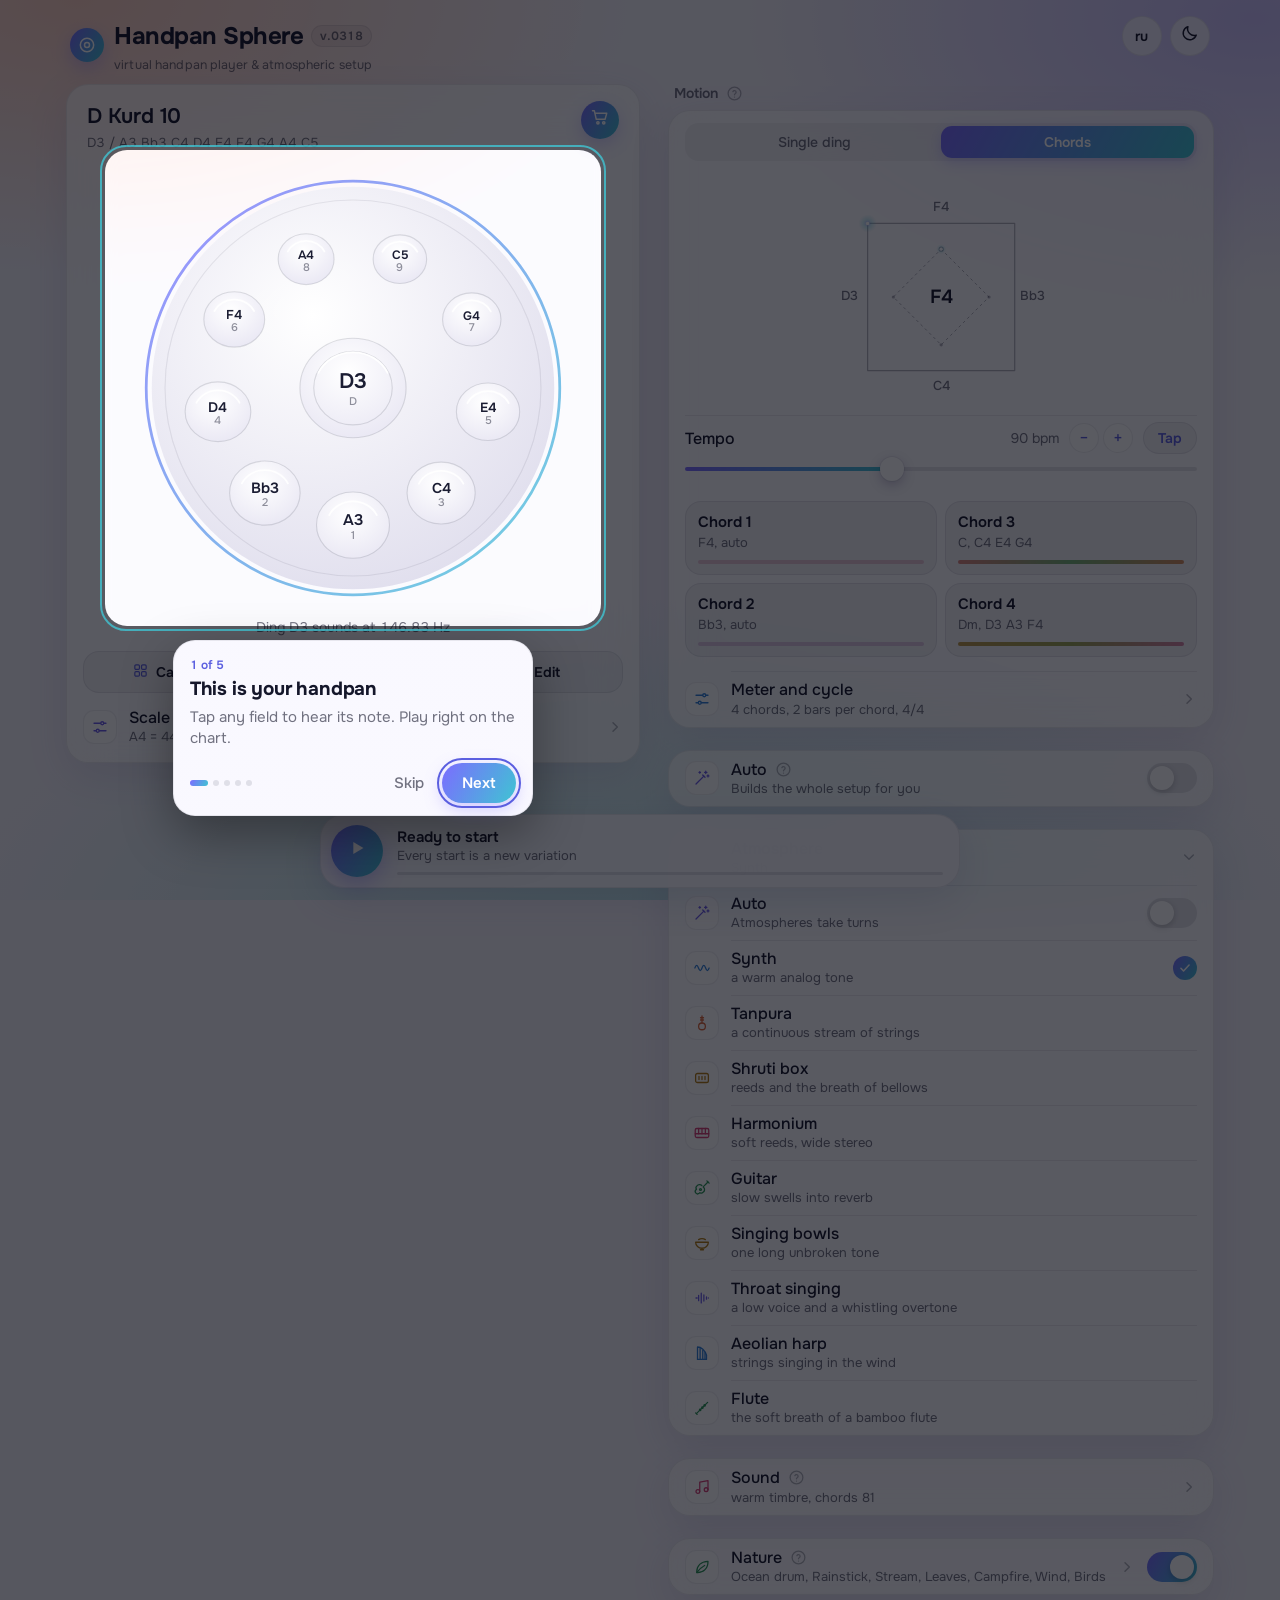
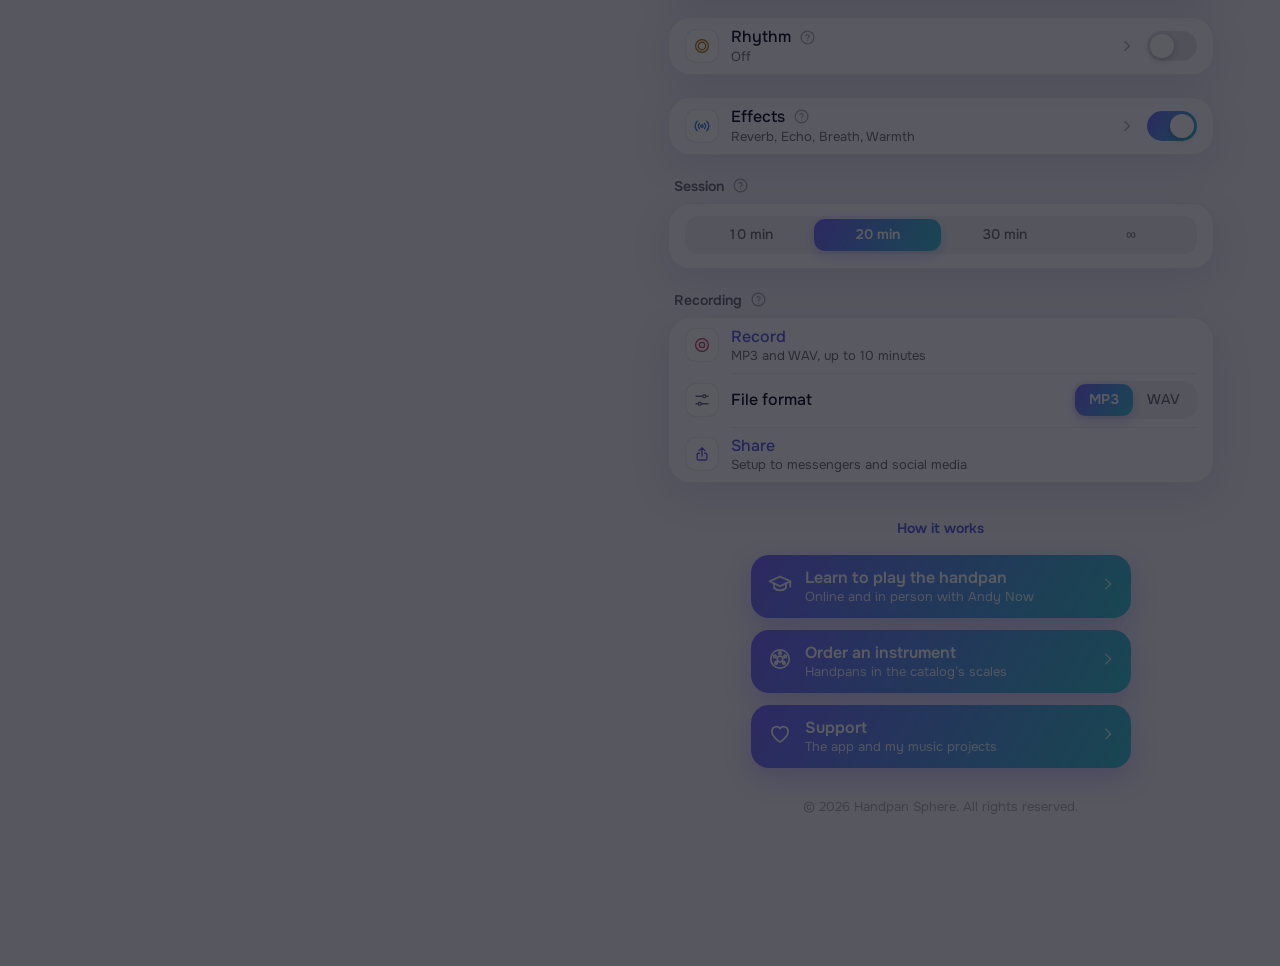
==== commit c52575b0: "Site build from 9f5cd5e" ====
--- a/index.html
+++ b/index.html
@@ -28,8 +28,8 @@
 <link rel="icon" href="./icons/icon.svg" type="image/svg+xml">
 <link rel="icon" href="./icons/favicon-32.png" sizes="32x32" type="image/png">
 <link rel="apple-touch-icon" href="./icons/apple-touch-icon.png">
-  <script type="module" crossorigin src="./assets/index-CPUXYlEy.js"></script>
-  <link rel="stylesheet" crossorigin href="./assets/index-BqKU14QF.css">
+  <script type="module" crossorigin src="./assets/index-BCR_YF6T.js"></script>
+  <link rel="stylesheet" crossorigin href="./assets/index-Bo7s5VPr.css">
 </head>
 <body>
 <div class="aurora" aria-hidden="true"></div>
@@ -50,8 +50,11 @@
 <main class="layout">
   <section class="panel instrument" aria-labelledby="panName">
     <div class="inst-head">
-      <h2 id="panName"></h2>
-      <p class="notation" id="panNotation"></p>
+      <div class="inst-title">
+        <h2 id="panName"></h2>
+        <p class="notation" id="panNotation"></p>
+      </div>
+      <button type="button" class="buy-btn" id="buyBtn" aria-label="Купить ханг с этим строем" data-i18n-aria="shop.buyAria"><span data-icon="cart"></span></button>
     </div>
     <div class="pan" id="pan"><svg id="panSvg" viewBox="0 0 600 600" role="group" aria-label="Схема ханга" data-i18n-aria="instrument.chart"></svg></div>
     <p class="ding-line" id="dingInfo"></p>
@@ -83,6 +86,12 @@
         <span class="row-text"><span class="title tint" data-i18n="instrument.walk">Пройти по строю</span></span>
       </button>
       </div>
+      <!-- «Обучение»: exercises on the pan's chart, in development; the row opens what is coming -->
+      <button type="button" class="row" id="trainBtn" style="--inset:62px" hidden>
+        <span class="tile" data-icon="book" style="--c:var(--ic-rose)"></span>
+        <span class="row-text"><span class="title-line"><span class="title" data-i18n="train.title">Обучение</span><span class="soon-badge" data-i18n="train.soon">в разработке</span></span><span class="sub wrap" data-i18n="train.sub">Маятник, аккорды-формы, арпеджио</span></span>
+        <span class="row-chev" data-icon="chevron"></span>
+      </button>
     </div>
   </section>
 
@@ -94,7 +103,7 @@
         <div class="orbit" id="orbitBox"><canvas id="orbit" aria-hidden="true"></canvas></div>
         <div class="row block" id="tempoRow">
           <div class="slider-top"><label class="title" for="bpm" data-i18n="motion.tempo">Темп</label><span class="value" id="bpmOut"></span><span class="cs tempo-steps"><button type="button" class="step" id="bpmDown" aria-label="Медленнее" data-i18n-aria="motion.slower">−</button><button type="button" class="step" id="bpmUp" aria-label="Быстрее" data-i18n-aria="motion.faster">+</button></span><button type="button" class="pill accent" id="tapBtn" data-i18n="motion.tap">Тап</button></div>
-          <input type="range" id="bpm" min="30" max="160" step="1">
+          <input type="range" id="bpm" min="30" max="180" step="1">
         </div>
         <div id="singleBox">
           <div class="row block" id="rootRow"><span class="title" data-i18n="motion.tonic">Тоника</span><div class="seg" id="rootSeg" role="radiogroup" aria-label="Тоника атмосферы" data-i18n-aria="motion.tonicAria"></div></div>
@@ -271,6 +280,11 @@
         <span class="foot-cta-text"><span class="t" data-i18n="footer.learn">Учиться играть на ханге</span><span class="s" data-i18n="footer.learnSub">Онлайн и офлайн с Andy Now</span></span>
         <span class="foot-cta-chev" data-icon="chevron"></span>
       </button>
+      <button type="button" class="foot-cta" id="orderBtn">
+        <span class="foot-cta-ic" data-icon="pan"></span>
+        <span class="foot-cta-text"><span class="t" data-i18n="footer.order">Заказать инструмент</span><span class="s" data-i18n="footer.orderSub">Ханги в строях каталога</span></span>
+        <span class="foot-cta-chev" data-icon="chevron"></span>
+      </button>
       <button type="button" class="foot-cta" id="supportBtn">
         <span class="foot-cta-ic" data-icon="heart"></span>
         <span class="foot-cta-text"><span class="t" data-i18n="footer.support">Поддержать</span><span class="s" data-i18n="footer.supportSub">Развитие приложения и музыкальных проектов</span></span>
@@ -418,12 +432,12 @@
     <h2 class="info-title" data-i18n="learn.title">Учиться играть на ханге</h2>
     <p class="info-lead" data-i18n="learn.lead">Меня зовут Andy Now. Я играю на ханге, пишу музыку и веду проект «Музыка Сфер».</p>
     <ul class="facts" id="learnFacts"></ul>
-    <p class="info-text" data-i18n="learn.about">Больше семи лет я исследую, как звук влияет на сознание: на внимание, дыхание и восприятие времени. Уже три года веду звуковые сессии с хангом в зеркальном Храме Звука на Алтае.</p>
+    <p class="info-text" data-i18n="learn.about">Больше семи лет вместе с проектом «Анимара» я исследую, как звук влияет на сознание: на внимание, дыхание и восприятие времени. Уже три года веду звуковые сессии с хангом в зеркальном Храме Звука на Алтае.</p>
     <p class="info-text" data-i18n="learn.about2">Учу тех, кто никогда не держал инструмент в руках, и тех, кто уже играет и ищет свой почерк. Музыкальный опыт не нужен: достаточно интереса и желания прикоснуться к инструменту.</p>
     <div class="photo-strip">
       <img data-src="photos/learn-andy.webp" width="900" height="1125" alt="" data-i18n-alt="learn.strip.0">
-      <img data-src="photos/learn-duo.webp" width="1200" height="900" alt="" data-i18n-alt="learn.strip.1">
-      <img data-src="photos/learn-dome.webp" width="800" height="1055" alt="" data-i18n-alt="learn.strip.2">
+      <img data-src="photos/learn-river.webp" width="1200" height="674" alt="" data-i18n-alt="learn.strip.1">
+      <img data-src="photos/learn-glow.webp" width="1200" height="810" alt="" data-i18n-alt="learn.strip.2">
       <img data-src="photos/learn-hand.webp" width="1100" height="825" alt="" data-i18n-alt="learn.strip.3">
       <img data-src="photos/learn-rhythm.webp" width="800" height="1067" alt="" data-i18n-alt="learn.strip.4">
     </div>
@@ -440,6 +454,89 @@
       <h5 data-i18n="learn.askTitle">Не знаете, с чего начать?</h5>
       <p data-i18n="learn.askText">Напишите мне: расскажу, с чего лучше начать именно вам. Отвечаю лично.</p>
       <a class="btn primary wide" id="askLink" data-ext data-track="write" target="_blank" rel="noopener"><span data-icon="send"></span><span data-i18n="learn.ask">Написать Andy</span></a>
+    </div>
+  </div>
+</div>
+
+<!-- A lesson format in full, opened from its card on the learning page; filled from the dictionaries (learn.offers) -->
+<div class="sheet-wrap" id="offerSheet" hidden>
+  <div class="sheet-backdrop" data-close></div>
+  <div class="sheet info-sheet" role="dialog" aria-modal="true" aria-labelledby="offerTitle">
+    <div class="grabber"></div>
+    <div class="sheet-nav"><span></span><h3 data-i18n="offer.nav">Обучение</h3><button type="button" class="nav-btn" data-close data-i18n="common.done">Готово</button></div>
+    <img class="hero wide" id="offerPhoto" width="1200" height="900" alt="">
+    <h2 class="info-title" id="offerTitle"></h2>
+    <p class="info-lead" id="offerLead"></p>
+    <div id="offerBody"></div>
+    <div class="cta-box">
+      <h5 data-i18n="offer.applyTitle">Записаться</h5>
+      <p id="offerApplyText"></p>
+      <a class="btn primary wide" id="offerApply" data-ext target="_blank" rel="noopener"><span data-icon="send"></span><span id="offerApplyLabel"></span></a>
+      <button type="button" class="btn wide" id="offerTemple" hidden data-i18n="learn.templeMore">Подробнее о Храме Звука</button>
+    </div>
+  </div>
+</div>
+
+<!-- The application form of the site: a lesson format or a handpan to order; the bot sends it to the owner (bot/src/leads.ts) -->
+<div class="sheet-wrap" id="leadSheet" hidden>
+  <div class="sheet-backdrop" data-close></div>
+  <div class="sheet info-sheet" role="dialog" aria-modal="true" aria-labelledby="leadNav">
+    <div class="grabber"></div>
+    <div class="sheet-nav"><span></span><h3 id="leadNav" data-i18n="lead.nav">Заявка</h3><button type="button" class="nav-btn" data-close data-i18n="common.done">Готово</button></div>
+    <form id="leadForm" novalidate>
+      <h2 class="info-title" data-i18n="lead.title">Оставить заявку</h2>
+      <p class="info-text" id="leadText"></p>
+      <fieldset class="lead-set" id="leadWhat"><legend data-i18n="lead.what">Что вас интересует</legend><div class="list" id="leadProducts"></div></fieldset>
+      <fieldset class="lead-set" id="leadScaleSet" hidden><legend><label for="leadScale" data-i18n="lead.scale">Строй</label></legend><select class="field-input" id="leadScale"></select></fieldset>
+      <label class="lead-field"><span data-i18n="lead.name">Имя</span><input class="field-input" id="leadName" name="name" autocomplete="name" maxlength="80" data-i18n-ph="lead.namePh"></label>
+      <label class="lead-field"><span data-i18n="lead.phone">Телефон</span><input class="field-input" id="leadPhone" name="phone" type="tel" inputmode="tel" autocomplete="tel" maxlength="32" data-i18n-ph="lead.phonePh"></label>
+      <fieldset class="lead-set"><legend data-i18n="lead.via">Где удобнее общаться</legend>
+        <div class="seg" role="radiogroup"><label><input type="radio" name="leadVia" value="telegram" checked><span>Telegram</span></label><label><input type="radio" name="leadVia" value="whatsapp"><span>WhatsApp</span></label></div>
+      </fieldset>
+      <label class="lead-field"><span id="leadContactLabel"></span><input class="field-input" id="leadContact" name="contact" autocomplete="off" maxlength="64"></label>
+      <input type="text" name="website" id="leadWebsite" class="hp" tabindex="-1" autocomplete="off" aria-hidden="true">
+      <p class="lead-error" id="leadError" role="alert" hidden></p>
+      <button type="submit" class="btn primary wide" id="leadSend"><span data-icon="send"></span><span id="leadSendLabel" data-i18n="lead.send">Отправить заявку</span></button>
+      <p class="foot-note"><span data-i18n="lead.consent">Нажимая «Отправить заявку», вы соглашаетесь с</span> <a id="privacyLink" target="_blank" rel="noopener" data-i18n="lead.consentLink">политикой конфиденциальности</a>.</p>
+    </form>
+    <div id="leadDone" class="lead-done" hidden>
+      <span class="lead-done-ic" data-icon="check"></span>
+      <h2 class="info-title" data-i18n="lead.sentTitle">Заявка отправлена</h2>
+      <p class="info-text" data-i18n="lead.sentText">Спасибо! Заявка у меня, скоро свяжусь с вами.</p>
+      <button type="button" class="btn primary wide" data-close data-i18n="common.done">Готово</button>
+    </div>
+  </div>
+</div>
+
+<!-- «Заказать инструмент»: the handpans of the catalog, each with its picture (src/ui/panArt.ts) -->
+<div class="sheet-wrap" id="shopSheet" hidden>
+  <div class="sheet-backdrop" data-close></div>
+  <div class="sheet info-sheet" role="dialog" aria-modal="true" aria-labelledby="shopNav">
+    <div class="grabber"></div>
+    <div class="sheet-nav"><span></span><h3 id="shopNav" data-i18n="shop.nav">Инструменты</h3><button type="button" class="nav-btn" data-close data-i18n="common.done">Готово</button></div>
+    <h2 class="info-title" data-i18n="shop.title">Заказать ханг</h2>
+    <p class="info-text" data-i18n="shop.lead">Выберите строй, посмотрите, как выглядит инструмент, и послушайте его ноты. Оставьте заявку, и я расскажу о наличии, сроках и стоимости.</p>
+    <div class="shop-grid" id="shopGrid"></div>
+  </div>
+</div>
+
+<!-- One handpan: its picture from above and below, its notes to play, and the way to order it -->
+<div class="sheet-wrap" id="panSheet" hidden>
+  <div class="sheet-backdrop" data-close></div>
+  <div class="sheet info-sheet" role="dialog" aria-modal="true" aria-labelledby="artName">
+    <div class="grabber"></div>
+    <div class="sheet-nav"><span></span><h3 data-i18n="shop.navOne">Инструмент</h3><button type="button" class="nav-btn" data-close data-i18n="common.done">Готово</button></div>
+    <h2 class="info-title" id="artName"></h2>
+    <p class="notation" id="artNotation"></p>
+    <div class="hang-photo" id="hangPhoto" hidden>
+      <img width="900" height="900" alt="" id="hangPhotoImg" draggable="false">
+      <span class="tap-ring" id="tapRing" hidden></span>
+    </div>
+    <div class="pan inst-pan" id="instChartBox" hidden><svg id="instSvg" viewBox="0 0 600 600" role="group" aria-label="Схема ханга" data-i18n-aria="instrument.chart"></svg></div>
+    <p class="art-hint" data-i18n="shop.tap">Нажмите на поле, чтобы услышать ноту</p>
+    <div class="specs" id="panSpecs"></div>
+    <div class="cta-box">
+      <a class="btn primary wide" id="artOrder" data-ext data-track="order" target="_blank" rel="noopener"><span data-icon="send"></span><span data-i18n="shop.order">Связаться для заказа</span></a>
     </div>
   </div>
 </div>
@@ -463,12 +560,41 @@
       <p data-i18n="temple.courseText">На курсе ведущего звуковых сессий я делюсь тем, что знаю о звуке, состоянии и пространстве, и тем, что проверено годами практики в Храме Звука.</p>
       <a class="btn primary wide" id="templeCta" data-ext data-track="healing" target="_blank" rel="noopener"><span data-icon="send"></span><span data-i18n="temple.cta">Узнать о курсе</span></a>
     </div>
-    <h4 class="info-h" data-i18n="temple.follow">Проект «Земли Силы»</h4>
-    <div class="share-grid link-grid">
-      <a class="share-target" id="zemliInsta" data-ext data-track="zemli_insta" target="_blank" rel="noopener"><span class="share-icon" style="--b:linear-gradient(45deg,#F9A13A,#E1306C 55%,#8A3AB9)" data-icon="instagram"></span><span class="share-name">Instagram</span></a>
-      <a class="share-target" id="zemliTg" data-ext data-track="zemli_tg" target="_blank" rel="noopener"><span class="share-icon" style="--b:#2AABEE" data-brand="telegram"></span><span class="share-name">Telegram</span></a>
+    <div class="projects">
+      <section class="project">
+        <h4 data-i18n="temple.zemli">Проект «Земли Силы»</h4>
+        <p data-i18n="temple.zemliText">Частный заповедник проекта с более чем 600 га земли, в окружении чистой природы Алтая.</p>
+        <div class="share-grid link-grid">
+          <a class="share-target" id="zemliInsta" data-ext data-track="zemli_insta" target="_blank" rel="noopener"><span class="share-icon" style="--b:linear-gradient(45deg,#F9A13A,#E1306C 55%,#8A3AB9)" data-icon="instagram"></span><span class="share-name">Instagram</span></a>
+          <a class="share-target" id="zemliTg" data-ext data-track="zemli_tg" target="_blank" rel="noopener"><span class="share-icon" style="--b:#2AABEE" data-brand="telegram"></span><span class="share-name">Telegram</span></a>
+        </div>
+      </section>
+      <section class="project">
+        <h4 data-i18n="temple.animara">Проект «Анимара»</h4>
+        <p data-i18n="temple.animaraText">Международная сеть школ по игре на интуитивных музыкальных инструментах.</p>
+        <div class="share-grid link-grid">
+          <a class="share-target" id="animaInsta" data-ext data-track="anima_insta" target="_blank" rel="noopener"><span class="share-icon" style="--b:linear-gradient(45deg,#F9A13A,#E1306C 55%,#8A3AB9)" data-icon="instagram"></span><span class="share-name">Instagram</span></a>
+          <a class="share-target" id="animaTg" data-ext data-track="anima_tg" target="_blank" rel="noopener"><span class="share-icon" style="--b:#2AABEE" data-brand="telegram"></span><span class="share-name">Telegram</span></a>
+        </div>
+      </section>
     </div>
     <p class="foot-note" id="metaNote" data-i18n="temple.metaNote">Instagram принадлежит компании Meta, признанной экстремистской и запрещённой в России.</p>
+  </div>
+</div>
+
+<!-- «Обучение»: what the learning module will be; exercises are being designed (docs/drafts/learning-module.html) -->
+<div class="sheet-wrap" id="trainSheet" hidden>
+  <div class="sheet-backdrop" data-close></div>
+  <div class="sheet info-sheet" role="dialog" aria-modal="true" aria-labelledby="trainNav">
+    <div class="grabber"></div>
+    <div class="sheet-nav"><span></span><h3 id="trainNav" data-i18n="train.nav">Обучение</h3><button type="button" class="nav-btn" data-close data-i18n="common.done">Готово</button></div>
+    <h2 class="info-title"><span data-i18n="train.heading">Обучение на схеме своего ханга</span> <span class="soon-badge" data-i18n="train.soon">в разработке</span></h2>
+    <p class="info-lead" data-i18n="train.lead">Скоро здесь появятся упражнения на схеме вашего ханга: со звуком, подсветкой нот и подсказкой, какой рукой играть.</p>
+    <h4 class="info-h" data-i18n="train.first">Первые упражнения</h4>
+    <ul class="train-list" id="trainItems"></ul>
+    <h4 class="info-h" data-i18n="train.plans">Что будет</h4>
+    <ul class="train-points" id="trainPoints"></ul>
+    <p class="cta-box train-now" data-i18n="train.now">Уже сейчас: включите «Авто» под «Движением». Он соберёт круг аккордов для изучения, а схема заранее покажет следующий аккорд.</p>
   </div>
 </div>
 
@@ -480,8 +606,8 @@
     <div class="sheet-nav"><span></span><h3 id="supportNav" data-i18n="support.nav">Поддержать</h3><button type="button" class="nav-btn" data-close data-i18n="common.done">Готово</button></div>
     <p class="info-lead" data-i18n="support.lead">Handpan Sphere бесплатен. Если он вам откликается, вы можете поддержать разработку продукта и мои музыкальные проекты.</p>
     <div class="share-grid link-grid">
-      <a class="share-target" id="tipsLink" data-ext data-track="tips" target="_blank" rel="noopener"><span class="share-icon" style="--b:#FC3F1D" data-icon="ruble"></span><span class="share-name" data-i18n="support.tips">Яндекс Чаевые</span></a>
       <a class="share-target" id="cardLink" data-ext data-track="card" target="_blank" rel="noopener"><span class="share-icon" style="--b:var(--grad)" data-icon="card"></span><span class="share-name" data-i18n="support.card">Перевод на карту</span></a>
+      <a class="share-target" id="tipsLink" data-ext data-track="tips" target="_blank" rel="noopener"><span class="share-icon" style="--b:#5B5FE0" data-icon="ruble"></span><span class="share-name" data-i18n="support.tips">Яндекс Чаевые</span></a>
       <a class="share-target" id="giftLink" data-ext data-track="gift" target="_blank" rel="noopener"><span class="share-icon" style="--b:#2AABEE" data-icon="gift"></span><span class="share-name" data-i18n="support.gift">Подарок в Telegram</span></a>
     </div>
     <p class="foot-note center" data-i18n="support.giftNote">Подарок в Telegram отправляется из моего профиля: он откроется по кнопке.</p>
--- a/assets/index-Bo7s5VPr.css
+++ b/assets/index-Bo7s5VPr.css
@@ -0,0 +1 @@
+@font-face{font-family:Onest Variable;font-style:normal;font-display:swap;font-weight:100 900;src:url(./onest-cyrillic-ext-wght-normal-DOFToQv1.woff2)format("woff2-variations");unicode-range:U+460-52F,U+1C80-1C8A,U+20B4,U+2DE0-2DFF,U+A640-A69F,U+FE2E-FE2F}@font-face{font-family:Onest Variable;font-style:normal;font-display:swap;font-weight:100 900;src:url(./onest-cyrillic-wght-normal-DayYxulF.woff2)format("woff2-variations");unicode-range:U+301,U+400-45F,U+490-491,U+4B0-4B1,U+2116}@font-face{font-family:Onest Variable;font-style:normal;font-display:swap;font-weight:100 900;src:url(./onest-math-wght-normal-Bl4ZGkZl.woff2)format("woff2-variations");unicode-range:U+302-303,U+305,U+307-308,U+310,U+312,U+315,U+31A,U+326-327,U+32C,U+32F-330,U+332-333,U+338,U+33A,U+346,U+34D,U+391-3A1,U+3A3-3A9,U+3B1-3C9,U+3D1,U+3D5-3D6,U+3F0-3F1,U+3F4-3F5,U+2016-2017,U+2034-2038,U+203C,U+2040,U+2043,U+2047,U+2050,U+2057,U+205F,U+2070-2071,U+2074-208E,U+2090-209C,U+20D0-20DC,U+20E1,U+20E5-20EF,U+2100-2112,U+2114-2115,U+2117-2121,U+2123-214F,U+2190,U+2192,U+2194-21AE,U+21B0-21E5,U+21F1-21F2,U+21F4-2211,U+2213-2214,U+2216-22FF,U+2308-230B,U+2310,U+2319,U+231C-2321,U+2336-237A,U+237C,U+2395,U+239B-23B7,U+23D0,U+23DC-23E1,U+2474-2475,U+25AF,U+25B3,U+25B7,U+25BD,U+25C1,U+25CA,U+25CC,U+25FB,U+266D-266F,U+27C0-27FF,U+2900-2AFF,U+2B0E-2B11,U+2B30-2B4C,U+2BFE,U+3030,U+FF5B,U+FF5D,U+1D400-1D7FF,U+1EE??}@font-face{font-family:Onest Variable;font-style:normal;font-display:swap;font-weight:100 900;src:url(./onest-symbols-wght-normal-DxQzqQfC.woff2)format("woff2-variations");unicode-range:U+1-C,U+E-1F,U+7F-9F,U+20DD-20E0,U+20E2-20E4,U+2150-218F,U+2190,U+2192,U+2194-2199,U+21AF,U+21E6-21F0,U+21F3,U+2218-2219,U+2299,U+22C4-22C6,U+2300-243F,U+2440-244A,U+2460-24FF,U+25A0-27BF,U+28??,U+2921-2922,U+2981,U+29BF,U+29EB,U+2B??,U+4DC0-4DFF,U+FFF9-FFFB,U+10140-1018E,U+10190-1019C,U+101A0,U+101D0-101FD,U+102E0-102FB,U+10E60-10E7E,U+1D2C0-1D2D3,U+1D2E0-1D37F,U+1F0??,U+1F100-1F1AD,U+1F1E6-1F1FF,U+1F30D-1F30F,U+1F315,U+1F31C,U+1F31E,U+1F320-1F32C,U+1F336,U+1F378,U+1F37D,U+1F382,U+1F393-1F39F,U+1F3A7-1F3A8,U+1F3AC-1F3AF,U+1F3C2,U+1F3C4-1F3C6,U+1F3CA-1F3CE,U+1F3D4-1F3E0,U+1F3ED,U+1F3F1-1F3F3,U+1F3F5-1F3F7,U+1F408,U+1F415,U+1F41F,U+1F426,U+1F43F,U+1F441-1F442,U+1F444,U+1F446-1F449,U+1F44C-1F44E,U+1F453,U+1F46A,U+1F47D,U+1F4A3,U+1F4B0,U+1F4B3,U+1F4B9,U+1F4BB,U+1F4BF,U+1F4C8-1F4CB,U+1F4D6,U+1F4DA,U+1F4DF,U+1F4E3-1F4E6,U+1F4EA-1F4ED,U+1F4F7,U+1F4F9-1F4FB,U+1F4FD-1F4FE,U+1F503,U+1F507-1F50B,U+1F50D,U+1F512-1F513,U+1F53E-1F54A,U+1F54F-1F5FA,U+1F610,U+1F650-1F67F,U+1F687,U+1F68D,U+1F691,U+1F694,U+1F698,U+1F6AD,U+1F6B2,U+1F6B9-1F6BA,U+1F6BC,U+1F6C6-1F6CF,U+1F6D3-1F6D7,U+1F6E0-1F6EA,U+1F6F0-1F6F3,U+1F6F7-1F6FC,U+1F7??,U+1F800-1F80B,U+1F810-1F847,U+1F850-1F859,U+1F860-1F887,U+1F890-1F8AD,U+1F8B0-1F8BB,U+1F8C0-1F8C1,U+1F900-1F90B,U+1F93B,U+1F946,U+1F984,U+1F996,U+1F9E9,U+1FA00-1FA6F,U+1FA70-1FA7C,U+1FA80-1FA89,U+1FA8F-1FAC6,U+1FACE-1FADC,U+1FADF-1FAE9,U+1FAF0-1FAF8,U+1FB??}@font-face{font-family:Onest Variable;font-style:normal;font-display:swap;font-weight:100 900;src:url(./onest-vietnamese-wght-normal-BBxOatbv.woff2)format("woff2-variations");unicode-range:U+102-103,U+110-111,U+128-129,U+168-169,U+1A0-1A1,U+1AF-1B0,U+300-301,U+303-304,U+308-309,U+323,U+329,U+1EA0-1EF9,U+20AB}@font-face{font-family:Onest Variable;font-style:normal;font-display:swap;font-weight:100 900;src:url(./onest-latin-ext-wght-normal-QAhDxQuo.woff2)format("woff2-variations");unicode-range:U+100-2BA,U+2BD-2C5,U+2C7-2CC,U+2CE-2D7,U+2DD-2FF,U+304,U+308,U+329,U+1D00-1DBF,U+1E00-1E9F,U+1EF2-1EFF,U+2020,U+20A0-20AB,U+20AD-20C0,U+2113,U+2C60-2C7F,U+A720-A7FF}@font-face{font-family:Onest Variable;font-style:normal;font-display:swap;font-weight:100 900;src:url(./onest-latin-wght-normal-Dun_Rd-l.woff2)format("woff2-variations");unicode-range:U+??,U+131,U+152-153,U+2BB-2BC,U+2C6,U+2DA,U+2DC,U+304,U+308,U+329,U+2000-206F,U+20AC,U+2122,U+2191,U+2193,U+2212,U+2215,U+FEFF,U+FFFD}:root{--safe-top:max(env(safe-area-inset-top,0px), calc(var(--tg-safe-area-inset-top,0px) + var(--tg-content-safe-area-inset-top,0px)));--safe-bottom:max(env(safe-area-inset-bottom,0px), calc(var(--tg-safe-area-inset-bottom,0px) + var(--tg-content-safe-area-inset-bottom,0px)));--bg:#f4f2fa;--aurora:radial-gradient(60% 42% at 6% 0%, #ffb08c8c, transparent 72%), radial-gradient(55% 42% at 98% 2%, #a08cff7a, transparent 72%), radial-gradient(75% 55% at 50% 106%, #68d4cc6b, transparent 72%);--surface:#ffffffa8;--surface-strong:#faf9fff0;--line:#15172b14;--text:#15172b;--text2:#15172b99;--text3:#15172b52;--fill:#15172b0d;--fill2:#15172b1c;--accent:#5b5fe0;--grad-a:#7c6cff;--grad-b:#3fc4d3;--grad:linear-gradient(120deg, var(--grad-a) 0%, var(--grad-b) 100%);--on-grad:#fff;--shadow:0 12px 40px #463c8c1f;--tile:#ffffffbf;--tile-line:#15172b12;--danger:#d9364f;--ic-aqua:#12968a;--ic-violet:#6b5ce6;--ic-peach:#d9663a;--ic-rose:#d43f74;--ic-sky:#2f7fd6;--ic-mint:#2a9455;--ic-amber:#b07a12;--ic-gray:#6b7183;--shell-a:#fff;--shell-b:#dedcec;--shell-line:#15172b14;--field-a:#fff;--field-b:#e6e4f2;--field-line:#15172b21;--field-hi:#fffffff2;--field-ink:#1b1d33;--field-num:#1b1d337a;--bot-line:#15172b5c;--bot-fill:#ffffff73;--ding-fill:#7c6cff29;--ding-line:#6b5ce6;--learn-fill:#7c6cff42;--learn-ring:#6b5ce6;--lit-a:1;--wash-a:.1;--player-space:calc(104px + var(--safe-bottom));--lightningcss-light:initial;--lightningcss-dark: ;--lightningcss-light:initial;--lightningcss-dark: ;color-scheme:light;box-sizing:border-box;padding-top:var(--safe-top);padding-bottom:var(--safe-bottom)}@media (prefers-color-scheme:dark){:root:not([data-theme=light]){--bg:#07090f;--aurora:radial-gradient(60% 42% at 6% 0%, #5c68ff52, transparent 72%), radial-gradient(55% 42% at 98% 2%, #b260ff3d, transparent 72%), radial-gradient(75% 55% at 50% 106%, #24c8b433, transparent 72%);--surface:#181b2a99;--surface-strong:#1a1d2df5;--line:#ffffff12;--text:#eef0f7;--text2:#eef0f79e;--text3:#eef0f757;--fill:#ffffff0f;--fill2:#ffffff21;--accent:#a3adff;--grad-a:#7c6cff;--grad-b:#3fd3c6;--shadow:0 12px 40px #00000080;--tile:#ffffff0d;--tile-line:#ffffff14;--danger:#ff6b81;--ic-aqua:#7fe3d6;--ic-violet:#a99bff;--ic-peach:#ffb48f;--ic-rose:#ff8fb1;--ic-sky:#8ec9ff;--ic-mint:#8fe3a5;--ic-amber:#f5c979;--ic-gray:#a7adbd;--shell-a:#2a3045;--shell-b:#0e1019;--shell-line:#ffffff0f;--field-a:#3a4160;--field-b:#1a1e2e;--field-line:#ffffff1c;--field-hi:#ffffff3d;--field-ink:#eef0f7;--field-num:#eef0f780;--bot-line:#eef0f757;--bot-fill:#ffffff08;--ding-fill:#7c6cff3d;--ding-line:#a99bff;--learn-fill:#8c7eff5c;--learn-ring:#b7adff;--lit-a:.42;--wash-a:.16;--lightningcss-light: ;--lightningcss-dark:initial;color-scheme:dark}}:root[data-theme=dark]{--bg:#07090f;--aurora:radial-gradient(60% 42% at 6% 0%, #5c68ff52, transparent 72%), radial-gradient(55% 42% at 98% 2%, #b260ff3d, transparent 72%), radial-gradient(75% 55% at 50% 106%, #24c8b433, transparent 72%);--surface:#181b2a99;--surface-strong:#1a1d2df5;--line:#ffffff12;--text:#eef0f7;--text2:#eef0f79e;--text3:#eef0f757;--fill:#ffffff0f;--fill2:#ffffff21;--accent:#a3adff;--grad-a:#7c6cff;--grad-b:#3fd3c6;--shadow:0 12px 40px #00000080;--tile:#ffffff0d;--tile-line:#ffffff14;--danger:#ff6b81;--ic-aqua:#7fe3d6;--ic-violet:#a99bff;--ic-peach:#ffb48f;--ic-rose:#ff8fb1;--ic-sky:#8ec9ff;--ic-mint:#8fe3a5;--ic-amber:#f5c979;--ic-gray:#a7adbd;--shell-a:#2a3045;--shell-b:#0e1019;--shell-line:#ffffff0f;--field-a:#3a4160;--field-b:#1a1e2e;--field-line:#ffffff1c;--field-hi:#ffffff3d;--field-ink:#eef0f7;--field-num:#eef0f780;--bot-line:#eef0f757;--bot-fill:#ffffff08;--ding-fill:#7c6cff3d;--ding-line:#a99bff;--learn-fill:#8c7eff5c;--learn-ring:#b7adff;--lit-a:.42;--wash-a:.16;--lightningcss-light: ;--lightningcss-dark:initial;color-scheme:dark}*,:before,:after{box-sizing:inherit}html{-webkit-text-size-adjust:100%;scroll-padding-top:var(--safe-top);touch-action:manipulation}body{background:var(--bg);min-height:100%;color:var(--text);-webkit-font-smoothing:antialiased;margin:0;font:16px/1.35 Onest Variable,Onest,-apple-system,BlinkMacSystemFont,Segoe UI,Roboto,Helvetica Neue,Arial,sans-serif;overflow-x:clip}body:before{content:"";height:var(--safe-top);z-index:10;background:var(--bg);position:fixed;inset:0 0 auto}.aurora{z-index:-1;background:var(--aurora), var(--bg);pointer-events:none;position:fixed;inset:0}button{font:inherit;color:inherit;letter-spacing:inherit}[hidden]{display:none!important}p{margin:0}.top{grid-template-columns:auto minmax(0,1fr) auto;align-items:center;column-gap:10px;max-width:1180px;margin:0 auto;padding:16px 20px 6px;display:grid}.brand,.brand-text{display:contents}.top .mark{grid-area:1/1/span 2}.top h1{grid-area:1/2;min-width:0}.tagline{white-space:nowrap;text-overflow:ellipsis;grid-area:2/2/auto/span 2;overflow:hidden}.top-actions{grid-area:1/3}.mark{aspect-ratio:1;background:var(--grad);border-radius:50%;flex:none;place-items:center;width:34px;height:34px;display:grid;box-shadow:0 6px 18px #7c6cff59}.mark svg{fill:none;stroke:#fff;stroke-width:1.8px;width:20px;height:20px}.top h1{letter-spacing:-.02em;white-space:nowrap;flex-wrap:nowrap;align-items:center;gap:8px;margin:0;font-size:24px;font-weight:700;line-height:29px;display:flex}.ver{border:1px solid var(--line);background:var(--fill);color:var(--text2);letter-spacing:0;font-variant-numeric:tabular-nums;border-radius:999px;flex:none;padding:0 8px;font-size:12px;font-weight:600;line-height:20px}.tagline{color:var(--text2);text-transform:lowercase;letter-spacing:.01em;margin-top:1px;font-size:12.5px;line-height:17px}.icon-btn{border:1px solid var(--line);background:var(--surface);-webkit-backdrop-filter:blur(16px);backdrop-filter:blur(16px);cursor:pointer;width:40px;height:40px;color:var(--text);border-radius:50%;place-items:center;display:grid}.icon-btn svg.ic{width:20px;height:20px}.top-actions{flex-shrink:0;gap:8px;display:flex}.lang-btn{letter-spacing:.01em;font-size:14px;font-weight:600;line-height:1}@media (width<=440px){.top{column-gap:9px;padding-left:16px;padding-right:16px}.top-actions{gap:6px}.top .icon-btn{width:36px;height:36px}.top h1{gap:6px;font-size:20px;line-height:26px}.ver{padding:0 6px;font-size:11px;line-height:18px}.tagline{font-size:12px}}@media (width<=379px){.top h1{gap:5px;font-size:18px}.ver{padding:0 5px}}@media (width<=349px){.top .ver{display:none}}.icon-btn:focus-visible,.chip-btn:focus-visible,.play:focus-visible,.pill:focus-visible{outline:2px solid var(--accent);outline-offset:2px}.layout{gap:22px;max-width:1180px;margin:0 auto;padding:4px 16px 150px;display:grid}.controls{min-width:0}@media (width>=980px){.layout{grid-template-columns:minmax(0,1.05fr) minmax(0,1fr);align-items:start;gap:28px;padding-bottom:0}.controls{padding-bottom:150px}.panel.instrument{max-height:calc(100vh - 16px - var(--player-space));scrollbar-width:thin;position:sticky;top:16px;overflow-y:auto}.instrument .pan{width:min(100%,30rem,max(17rem,100vh - 380px))}}.panel{background:var(--surface);border:1px solid var(--line);-webkit-backdrop-filter:blur(22px)saturate(140%);backdrop-filter:blur(22px)saturate(140%);box-shadow:var(--shadow);border-radius:22px;overflow:hidden}.instrument{padding:18px 0 8px}.inst-head{padding:0 20px}.inst-head h2{letter-spacing:-.01em;margin:0;font-size:21px;font-weight:600;line-height:27px}.notation{color:var(--text2);font-variant-numeric:tabular-nums;margin-top:4px;font-size:13px;line-height:18px}.pan{touch-action:manipulation;-webkit-tap-highlight-color:transparent;width:min(100%,30rem);margin:6px auto 0;padding:0 10px}.pan svg{width:100%;height:auto;display:block;overflow:visible}.chord-layer{opacity:0;pointer-events:none;transition:opacity 1.4s}.chord-layer.on{opacity:1}.chord-layer.wash.on{opacity:var(--wash-a)}.ding-line{text-align:center;color:var(--text2);font-variant-numeric:tabular-nums;font-size:14px}.inst-actions{grid-template-columns:repeat(3,minmax(0,1fr));gap:8px;padding:14px 16px 6px;display:grid}.chip-btn{border:1px solid var(--line);background:var(--fill);cursor:pointer;text-align:center;border-radius:16px;flex-direction:column;justify-content:center;align-items:center;gap:5px;min-width:0;padding:10px 6px 9px;font-size:13px;font-weight:600;line-height:16px;display:flex}@media (width>=520px){.chip-btn{white-space:nowrap;flex-direction:row;gap:7px;height:42px;padding:0 12px;font-size:14px}}.chip-btn svg.ic{width:17px;height:17px;color:var(--accent)}.chip-btn.primary{background:var(--grad);color:var(--on-grad);border-color:#0000}.chip-btn.primary svg.ic{color:var(--on-grad)}.chip-btn:active,.pill:active{transform:scale(.98)}.field{cursor:pointer;outline:none}.field .face{stroke:var(--field-line);stroke-width:1px;pointer-events:all}.field .hi{fill:none;stroke:var(--field-hi);stroke-width:1.6px;stroke-linecap:round;pointer-events:none}.field .inner{fill:none;stroke:var(--field-line);stroke-width:1px;pointer-events:none}.field.bottom .face{fill:var(--bot-fill);stroke:var(--bot-line);stroke-dasharray:3 4;stroke-width:1.3px}.field.bottom.is-ding .face{fill:var(--ding-fill);stroke:var(--ding-line);stroke-dasharray:none;stroke-width:1.6px}.field.bottom.is-ding .inner{stroke:var(--ding-line);stroke-dasharray:none;opacity:.55}.field .halo{fill:none;stroke-width:1.6px;opacity:.7;pointer-events:none}.field .lfill{opacity:0;pointer-events:none;transition:opacity .9s}.field .learn{fill:none;stroke:var(--nc,var(--learn-ring));stroke-width:2.6px;opacity:0;pointer-events:none;transition:opacity .9s}.field.is-chord .lfill{opacity:var(--lit-a)}.field.is-chord .learn{opacity:1}.field.bottom.is-ding.is-chord .face{fill:none}.field.is-chord .halo,.field.is-chord .inner{stroke:var(--nc)}.field.is-next .learn{opacity:.6;stroke-dasharray:4 5;stroke-width:2px}.learn-line{text-align:center;min-height:19px;color:var(--text);margin:4px 16px 0;font-size:14px;line-height:19px}.learn-line .ln-name{font-weight:600}.learn-line .ln-muted{color:var(--text2)}.fold-row{cursor:pointer;-webkit-tap-highlight-color:transparent}.fold-row .fold-head{color:inherit;font:inherit;text-align:left;cursor:pointer;background:0 0;border:0;margin:0;padding:0}.fold-row .fold-head:after{content:"";position:absolute;inset:0}.fold-row .fold-head:focus-visible{outline:none}.fold-row .fold-head:focus-visible:after{outline:2px solid var(--accent);outline-offset:-3px;border-radius:14px}.fold-row .switch,.help-btn{z-index:1;position:relative}.fold-row:active{background:var(--fill)}.title-line{align-items:center;gap:2px;min-width:0;display:flex}.title-line .title{text-overflow:ellipsis;white-space:nowrap;overflow:hidden}.group.is-off [id^=body-]{opacity:.45}.choice .order{min-width:24px;height:24px;color:var(--on-grad);background:var(--grad);border-radius:12px;flex:none;place-items:center;padding:0 7px;font-size:12px;font-weight:600;display:none}.choice.in-plan .order{display:grid}.choice.in-plan .check{display:none}.cgroup+.cgroup{margin-top:14px}.cg-title{color:var(--text2);align-items:center;gap:2px;margin:0 0 8px;font-size:13px;line-height:18px;display:flex}.cg-note{color:var(--text3);margin:6px 2px 0;font-size:12px;line-height:17px}#sheetRootRow .chips{margin-top:0}.cg-chips{flex-wrap:wrap;gap:8px;display:flex}.chip.is-good{border-color:var(--accent);box-shadow:inset 0 0 0 1px var(--accent)}.chip.is-good:after{content:"";background:var(--grad);vertical-align:middle;border-radius:50%;width:6px;height:6px;margin-left:7px;display:inline-block}.chip[aria-pressed=true].is-good:after{background:#fff}.hint-line{margin:0 0 12px}.chord-warn{color:var(--danger)}.field.draggable{cursor:grab;touch-action:none}.field.instant{touch-action:none;-webkit-user-select:none;user-select:none;-webkit-touch-callout:none}.field.dragging{cursor:grabbing}.field.dragging .face{stroke:var(--accent);stroke-width:2.4px;stroke-dasharray:none}.field .glow{opacity:0;pointer-events:none}.field .pulse{fill:none;stroke-width:2px;opacity:0;pointer-events:none}.field .lbl{fill:var(--field-ink);pointer-events:none;font-family:Onest Variable,Onest,-apple-system,Segoe UI,Roboto,sans-serif;font-weight:600}.field .num{fill:var(--field-num);pointer-events:none;font-family:Onest Variable,Onest,-apple-system,Segoe UI,Roboto,sans-serif;font-weight:500}.field.sel .face{stroke:var(--accent);stroke-width:2.4px;stroke-dasharray:none}.field:focus-visible .face{stroke:var(--accent);stroke-width:2.4px}.pan.breathing .is-root .pulse{animation:6s ease-in-out infinite breathe}@keyframes breathe{0%,to{opacity:.15}50%{opacity:.85}}.group{margin-top:22px}.group:first-child{margin-top:0}.header{color:var(--text2);align-items:center;gap:2px;margin:0 0 8px;padding:0 6px;font-size:14px;font-weight:600;line-height:18px;display:flex}.header .help-btn{margin:-6px 0}.footer{color:var(--text2);margin:8px 0 0;padding:0 6px;font-size:13px;line-height:18px}.hint{color:var(--text2);margin:10px 20px 8px;font-size:13px;line-height:18px}.help-btn{width:30px;height:30px;color:var(--text3);cursor:pointer;-webkit-tap-highlight-color:transparent;background:0 0;border:0;border-radius:50%;flex:none;place-items:center;margin:-6px -4px -6px 0;padding:0;display:inline-grid}.help-btn svg.ic{stroke-width:1.8px;width:17px;height:17px}.help-btn:hover,.help-btn[aria-expanded=true]{color:var(--accent)}.help-btn:focus-visible{outline:2px solid var(--accent);outline-offset:-2px}.help-pop{z-index:60;border:1px solid var(--line);background:linear-gradient(var(--surface-strong), var(--surface-strong)), var(--bg);box-shadow:var(--shadow);color:var(--text);border-radius:16px;padding:12px 14px;font-size:14px;line-height:20px;animation:.18s ease-out pop-in;position:fixed}.help-pop:before{content:"";top:-6px;left:calc(var(--arrow,30px) - 6px);background:inherit;border:1px solid var(--line);border-bottom:0;border-right:0;width:12px;height:12px;position:absolute;transform:rotate(45deg)}.help-pop.up:before{top:auto;bottom:-6px;transform:rotate(225deg)}@keyframes pop-in{0%{opacity:0;transform:translateY(-4px)}to{opacity:1;transform:none}}.row{text-align:left;-webkit-tap-highlight-color:transparent;background:0 0;border:0;align-items:center;gap:12px;width:100%;min-height:50px;padding:8px 16px;display:flex;position:relative}button.row{cursor:pointer}button.row:active,.row.pressable:active{background:var(--fill)}.row:before{content:"";top:0;left:var(--inset,16px);background:var(--line);height:1px;position:absolute;right:16px}.list>.row:first-child:before,.list>:first-child>.row:first-child:before,.panel>.row:first-child:before,.panel>:first-child>.row:first-child:before,.row.first:before{display:none}.row.block{padding:12px 16px 14px;display:block}.row-text{flex-direction:column;flex:1;min-width:0;display:flex}.title{font-size:16px;font-weight:500;line-height:21px}.title.tint{color:var(--accent)}.grow{flex:1;min-width:0}.sub{color:var(--text2);text-overflow:ellipsis;white-space:nowrap;font-size:13px;line-height:18px;overflow:hidden}.sub.wrap{white-space:normal}.row-note{color:var(--text2);margin-top:6px;font-size:13px;line-height:18px}.error{color:var(--danger);margin:8px 16px 0;font-size:13px;line-height:18px}.tile{background:var(--tile);border:1px solid var(--tile-line);width:34px;height:34px;color:var(--c,var(--text2));border-radius:11px;flex:none;place-items:center;display:grid}svg.ic{fill:none;stroke:currentColor;stroke-width:1.7px;stroke-linecap:round;stroke-linejoin:round;width:18px;height:18px}.chev{color:var(--text3);flex:none;place-items:center;display:grid}.chev svg.ic{stroke-width:2.2px;width:16px;height:16px;transition:transform .2s}.fold-row.open .chev svg.ic{transform:rotate(90deg)}.check{width:24px;height:24px;color:var(--on-grad);background:var(--grad);visibility:hidden;border-radius:50%;flex:none;place-items:center;display:grid}.check svg.ic{stroke-width:2.6px;width:14px;height:14px}.choice[aria-checked=true] .check{visibility:visible}.choice[aria-disabled=true]{cursor:default}.choice.off-plan .tile,.choice.off-plan .row-text{opacity:.6}.choice.off-plan .check{visibility:visible;box-shadow:inset 0 0 0 1.6px var(--text3);background:0 0}.choice.off-plan .check svg{visibility:hidden}.value{color:var(--text2);font-variant-numeric:tabular-nums;flex:none;font-size:14px}.slider-row{align-items:flex-start;padding-top:12px;padding-bottom:8px}.slider-row .tile{margin-top:0}.slider-body{flex:1;min-width:0}.slider-top{align-items:center;gap:10px;min-height:34px;display:flex}.slider-top .title{flex:1;min-width:0}input[type=range]{--pct:50%;appearance:none;cursor:pointer;background:0 0;width:100%;height:28px;margin:0;display:block}input[type=range]::-webkit-slider-runnable-track{background:linear-gradient(to right, var(--grad-a), var(--grad-b) var(--pct), var(--fill2) var(--pct));border-radius:2px;height:4px}input[type=range]::-webkit-slider-thumb{-webkit-appearance:none;background:#fff;border:0;border-radius:50%;width:24px;height:24px;margin-top:-10px;box-shadow:0 0 0 1px #15172b0f,0 4px 12px #1e145040}input[type=range]::-moz-range-track{background:var(--fill2);border-radius:2px;height:4px}input[type=range]::-moz-range-progress{background:linear-gradient(to right, var(--grad-a), var(--grad-b));border-radius:2px;height:4px}input[type=range]::-moz-range-thumb{background:#fff;border:0;border-radius:50%;width:24px;height:24px;box-shadow:0 4px 12px #1e145040}input[type=range]:focus-visible{outline:2px solid var(--accent);outline-offset:3px;border-radius:6px}.seg{background:var(--fill);border-radius:14px;padding:3px;display:flex}.seg label{flex:1;display:flex;position:relative}.seg input{opacity:0;cursor:pointer;margin:0;position:absolute;inset:0}.seg span{white-space:nowrap;font-variant-numeric:tabular-nums;height:32px;color:var(--text2);border-radius:11px;flex:1;justify-content:center;align-items:center;padding:0 10px;font-size:14px;font-weight:500;display:flex}.seg input:checked+span{background:var(--grad);color:var(--on-grad);font-weight:600;box-shadow:0 4px 14px #7c6cff4d}.seg input:focus-visible+span{outline:2px solid var(--accent);outline-offset:1px}.seg input:disabled{cursor:default}.seg input:disabled+span{opacity:.45}.seg.compact{flex:none}.seg.compact span{padding:0 14px}.row.block .title+.seg{margin-top:10px}.switch{flex:none;width:50px;height:30px;position:relative}.switch input{opacity:0;cursor:pointer;z-index:1;width:100%;height:100%;margin:0;position:absolute;inset:0}.switch .track{background:var(--fill2);border-radius:15px;transition:background .2s;position:absolute;inset:0}.switch .knob{background:#fff;border-radius:50%;width:24px;height:24px;transition:transform .2s;position:absolute;top:3px;left:3px;box-shadow:0 2px 6px #0003}.switch input:checked+.track{background:var(--grad)}.switch input:checked+.track .knob{transform:translate(20px)}.switch input:focus-visible+.track{outline:2px solid var(--accent);outline-offset:2px}.pill{border:1px solid var(--line);background:var(--fill);min-width:44px;height:32px;color:var(--text);cursor:pointer;font-variant-numeric:tabular-nums;border-radius:16px;flex:none;padding:0 14px;font-size:14px;font-weight:600}.pill.accent{color:var(--accent)}.pills{flex:none;gap:6px;display:flex}.popup{max-width:60%;color:var(--text2);flex:none;align-items:center;gap:4px;display:flex}.popup .pv{text-overflow:ellipsis;white-space:nowrap;overflow:hidden}.popup svg.ic{width:14px;height:14px;color:var(--text3)}.row>select{opacity:0;cursor:pointer;width:100%;height:100%;font-size:16px;position:absolute;inset:0}.field-input,.search,textarea.field-input{border:1px solid var(--line);background:var(--fill);width:100%;color:var(--text);border-radius:14px;padding:11px 14px;font:16px/1.35 Onest Variable,Onest,-apple-system,Segoe UI,Roboto,sans-serif;display:block}textarea.field-input{resize:vertical;min-height:74px}.field-input:focus-visible,.search:focus-visible{outline:2px solid var(--accent);outline-offset:1px}.phrase.is-current .title{color:var(--accent);font-weight:600}.orbit{height:236px;margin:4px 0 0;position:relative}.orbit canvas{width:100%;height:100%;display:block;position:absolute;inset:0}.phrase-grid{grid-template-columns:repeat(2,minmax(0,1fr));grid-template-rows:repeat(var(--rows,2), auto);grid-auto-flow:column;gap:8px;padding:4px 16px 14px;display:grid}.meter-ctl{flex:none;align-items:center;gap:8px;display:inline-flex}.tempo-steps{gap:6px}.tempo-steps .step{touch-action:manipulation;-webkit-user-select:none;user-select:none;-webkit-touch-callout:none}#tempoRow{padding-top:6px}.phrase-cell{border:1.5px solid var(--line);background:var(--fill);text-align:left;cursor:pointer;-webkit-tap-highlight-color:transparent;border-radius:16px;flex-direction:column;align-items:flex-start;gap:2px;min-width:0;padding:10px 12px;display:flex}.phrase-cell .pt{font-size:15px;font-weight:600;line-height:20px}.phrase-cell .ps{max-width:100%;color:var(--text2);text-overflow:ellipsis;white-space:nowrap;font-size:13px;line-height:18px;overflow:hidden}.phrase-cell.is-current{background:linear-gradient(var(--surface-strong), var(--surface-strong)) padding-box, var(--grad) border-box;border-color:#0000}.phrase-cell.is-current .pt{color:var(--accent)}.phrase-cell:active{transform:scale(.98)}.phrase-cell .pal{background:var(--pal);border-radius:2px;align-self:stretch;height:4px;margin-top:6px;display:block}.phrase-cell .pal.auto{opacity:.4}.phrase-cell:focus-visible{outline:2px solid var(--accent);outline-offset:2px}.center-btn{justify-content:center;margin-top:10px;display:flex}.rec-badge{color:var(--danger);font-variant-numeric:tabular-nums;background:#d9364f1f;border-radius:999px;flex:none;align-items:center;gap:6px;padding:4px 10px;font-size:13px;font-weight:600;display:inline-flex}.rec-dot{background:var(--danger);border-radius:50%;width:8px;height:8px;animation:1.6s ease-in-out infinite recblink}@keyframes recblink{50%{opacity:.25}}.row.danger .title{color:var(--danger)}.page-foot{color:var(--text3);text-align:center;flex-direction:column;align-items:center;gap:6px;margin-top:30px;padding:0 6px;font-size:13px;line-height:18px;display:flex}.link-btn{color:var(--accent);cursor:pointer;background:0 0;border:0;border-radius:10px;padding:6px 10px;font-size:14px;font-weight:600}.link-btn:focus-visible{outline:2px solid var(--accent);outline-offset:1px}.foot-cta{background:var(--grad);width:100%;max-width:380px;color:var(--on-grad);text-align:left;cursor:pointer;border:0;border-radius:18px;align-items:center;gap:12px;margin:6px 0 2px;padding:12px 14px 12px 16px;transition:transform .15s;display:flex;box-shadow:0 10px 26px #7c6cff4d}.foot-cta:hover{transform:translateY(-1px)}.foot-cta:active{transform:scale(.98)}.foot-cta:focus-visible{outline:2px solid var(--accent);outline-offset:3px}.foot-cta-ic svg.ic{stroke-width:1.6px;width:26px;height:26px}.foot-cta-text{flex-direction:column;flex:1;min-width:0;display:flex}.foot-cta .t{font-size:16px;font-weight:600;line-height:21px}.foot-cta .s{opacity:.86;font-size:13px;line-height:18px}.foot-cta-chev svg.ic{opacity:.8;width:18px;height:18px}.foot-cta+.foot-cta{margin-top:4px}.page-foot .foot-cta+.rights{margin-top:22px}.info-sheet img{background:var(--fill);object-fit:cover;border-radius:20px;width:100%;height:auto;display:block}.info-sheet .hero{aspect-ratio:4/5;max-width:min(100%,46vh);margin:6px auto 0}.info-sheet .hero.wide{aspect-ratio:4/3;max-width:min(100%,78vh)}.info-sheet .hero.square{aspect-ratio:1;max-width:min(100%,60vh)}.info-sheet .photo{aspect-ratio:3/2;max-width:min(100%,90vh);margin:14px auto 12px}.info-sheet .photo.tall{aspect-ratio:4/5;max-width:min(100%,48vh)}.info-title{letter-spacing:-.01em;margin:18px 2px 8px;font-size:24px;font-weight:700;line-height:30px}.info-lead{margin:4px 2px 12px;font-size:16px;line-height:23px}.info-text{color:var(--text2);margin:0 2px 12px;font-size:15px;line-height:22px}.info-h{margin:22px 2px 10px;font-size:18px;font-weight:700;line-height:23px}.facts{grid-template-columns:repeat(3,minmax(0,1fr));gap:8px;margin:4px 0 16px;padding:0;list-style:none;display:grid}.facts li{background:var(--fill);border:1px solid var(--line);border-radius:16px;padding:12px 10px}.facts b{color:var(--accent);font-size:17px;font-weight:700;line-height:22px;display:block}.facts span{color:var(--text2);margin-top:3px;font-size:12px;line-height:16px;display:block}.photo-strip{scroll-snap-type:x mandatory;scrollbar-width:none;gap:10px;margin:6px -16px 4px;padding:0 16px 4px;display:flex;overflow-x:auto}.photo-strip::-webkit-scrollbar{display:none}.info-sheet .photo-strip img{scroll-snap-align:start;border-radius:18px;flex:none;width:auto;max-width:none;height:260px}.offer{background:var(--fill);border:1px solid var(--line);border-radius:20px;margin:0 0 12px;padding:16px}.offer h5{margin:0;font-size:17px;font-weight:600;line-height:22px}.offer-sub{color:var(--text2);margin:3px 0 12px;font-size:13px;line-height:18px}.offer ul{gap:8px;margin:0 0 14px;padding:0;list-style:none;display:grid}.offer li{padding-left:22px;font-size:14px;line-height:20px;position:relative}.offer li:before{content:"";background:var(--grad);border-radius:50%;width:8px;height:8px;position:absolute;top:6px;left:3px}.offer-actions{flex-wrap:wrap;gap:8px;display:flex}.btn{border:1px solid var(--line);background:var(--surface);min-height:44px;color:var(--accent);font:inherit;text-align:center;cursor:pointer;-webkit-tap-highlight-color:transparent;border-radius:14px;justify-content:center;align-items:center;gap:8px;padding:10px 18px;font-size:15px;font-weight:600;line-height:20px;text-decoration:none;display:inline-flex}.btn.primary{background:var(--grad);color:var(--on-grad);border-color:#0000;box-shadow:0 8px 20px #7c6cff42}.btn.wide{width:100%}.btn svg.ic{width:18px;height:18px}.btn:focus-visible{outline:2px solid var(--accent);outline-offset:2px}.cta-box{background:var(--fill);border:1px solid var(--line);text-align:center;border-radius:22px;margin:18px 0 6px;padding:18px 16px 16px}.cta-box h5{margin:0 0 6px;font-size:18px;font-weight:700;line-height:23px}.cta-box p{color:var(--text2);margin:0 0 14px;font-size:14px;line-height:20px}.projects{gap:12px;margin:22px 0 6px;display:grid}@media (width>=640px){.projects{grid-template-columns:repeat(2,minmax(0,1fr))}}.project{background:var(--fill);border:1px solid var(--line);border-radius:20px;flex-direction:column;padding:16px 16px 2px;display:flex}.project h4{margin:0;font-size:17px;font-weight:700;line-height:22px}.project p{color:var(--text2);flex:1;margin:4px 0 0;font-size:14px;line-height:20px}a.row{color:inherit;text-decoration:none}a.row:focus-visible{outline:2px solid var(--accent);outline-offset:-2px;border-radius:18px}.row-chev svg.ic{width:16px;height:16px;color:var(--text3)}.share-grid.link-grid{flex-wrap:wrap;justify-content:center;display:flex}.link-grid .share-target{flex:84px;max-width:108px}.link-grid .share-name{white-space:normal;text-align:center;line-height:16px;overflow:visible}.sheet{overscroll-behavior:contain}.qr-card{background:var(--fill);border:1px solid var(--line);color:inherit;border-radius:20px;align-items:center;gap:14px;margin:14px 0;padding:14px;text-decoration:none;display:flex}.info-sheet .qr-card img{object-fit:contain;background:#fff;border-radius:14px;flex:none;width:108px;height:108px;padding:6px}.qr-card:focus-visible{outline:2px solid var(--accent);outline-offset:2px}.train-list{gap:8px;margin:0 0 6px;padding:0;list-style:none;display:grid}.train-list li{background:var(--fill);border:1px solid var(--line);border-radius:16px;padding:12px 14px}.train-list b{font-size:15px;font-weight:600;line-height:20px;display:block}.train-list span{color:var(--text2);margin-top:2px;font-size:13px;line-height:18px;display:block}.train-points{gap:8px;margin:0 0 6px;padding:0;list-style:none;display:grid}.train-points li{color:var(--text2);padding-left:22px;font-size:14px;line-height:20px;position:relative}.train-points li:before{content:"";background:var(--grad);border-radius:50%;width:8px;height:8px;position:absolute;top:6px;left:3px}.info-title .soon-badge{vertical-align:middle}.train-now{color:var(--text2);text-align:left;font-size:14px;line-height:20px}.foot-note{color:var(--text3);margin:4px 2px 12px;font-size:12px;line-height:17px}.foot-note.center{text-align:center}.foot-note:empty{display:none}@media (width<=400px){.facts{grid-template-columns:1fr}.facts li{align-items:baseline;gap:10px;display:flex}.facts b{white-space:nowrap;flex:none}.facts span{margin:0}}.player-wrap{z-index:20;padding:0 12px calc(12px + var(--safe-bottom));pointer-events:none;position:fixed;bottom:0;left:0;right:0}.player{pointer-events:auto;border:1px solid var(--line);background:var(--surface-strong);-webkit-backdrop-filter:blur(24px)saturate(160%);backdrop-filter:blur(24px)saturate(160%);max-width:640px;box-shadow:var(--shadow);border-radius:24px;align-items:center;gap:14px;margin:0 auto;padding:10px 16px 10px 10px;display:flex}.play{background:var(--grad);color:#fff;cursor:pointer;border:0;border-radius:50%;flex:none;place-items:center;width:52px;height:52px;display:grid;box-shadow:0 8px 22px #7c6cff66}.play svg.ic{fill:currentColor;stroke:none;width:22px;height:22px}.stop-btn{border:1px solid var(--line);background:var(--fill);width:40px;height:40px;color:var(--text);cursor:pointer;border-radius:50%;flex:none;place-items:center;margin-left:-6px;display:grid}.stop-btn svg.ic{fill:currentColor;stroke:none;width:15px;height:15px}.stop-btn:focus-visible,.play:focus-visible{outline:2px solid var(--accent);outline-offset:3px}.status{flex:1;min-width:0}.status p{white-space:nowrap;text-overflow:ellipsis;font-variant-numeric:tabular-nums;margin:0;overflow:hidden}#statusMain{font-size:15px;font-weight:600;line-height:20px}#statusSub{color:var(--text2);font-size:13px;line-height:18px}.progress{background:var(--fill2);border-radius:2px;height:3px;margin-top:7px;overflow:hidden}.progress div{background:var(--grad);width:0;height:100%;transition:width .25s linear}.sheet-wrap{z-index:40;justify-content:center;align-items:flex-end;display:flex;position:fixed;inset:0}.sheet-backdrop{background:#0808146b;position:absolute;inset:0}.sheet{width:100%;max-width:640px;max-height:90dvh;padding:8px 16px calc(24px + var(--safe-bottom));background:var(--surface-strong);border:1px solid var(--line);-webkit-backdrop-filter:blur(28px);backdrop-filter:blur(28px);border-radius:26px 26px 0 0;animation:.32s cubic-bezier(.2,.8,.2,1) sheet-up;position:relative;overflow:auto}@media (width>=700px){.sheet-wrap{align-items:center}.sheet{border-radius:26px;max-height:86vh}}@keyframes sheet-up{0%{opacity:0;transform:translateY(40px)}to{opacity:1;transform:none}}.grabber{background:var(--text3);border-radius:3px;width:38px;height:5px;margin:0 auto 4px}.sheet-nav{grid-template-columns:1fr auto 1fr;align-items:center;min-height:48px;display:grid}.sheet-nav h3{text-align:center;margin:0;font-size:17px;font-weight:600}.nav-btn{color:var(--accent);cursor:pointer;background:0 0;border:0;border-radius:10px;justify-self:end;padding:6px 10px;font-size:16px;font-weight:600}.nav-btn.left{color:var(--text2);justify-self:start;font-weight:500}.nav-btn:focus-visible{box-shadow:inset 0 0 0 2px var(--accent);outline:none}.sheet .list{border:1px solid var(--line);background:var(--fill);border-radius:18px;margin-top:12px;overflow:hidden}.sheet .group{margin-top:18px}.chips{flex-wrap:wrap;gap:8px;padding:12px 16px 14px;display:flex}.chip{border:1px solid var(--line);background:var(--fill);min-width:54px;height:38px;color:var(--text);cursor:pointer;font-variant-numeric:tabular-nums;border-radius:19px;padding:0 12px;font-size:15px;font-weight:500}.chip[aria-pressed=true]{background:var(--grad);color:#fff;border-color:#0000}.chip.has-pal{background-image:var(--pal);background-position:center bottom 6px;background-repeat:no-repeat;background-size:calc(100% - 26px) 3px;padding-bottom:4px}.chip.has-pal[aria-pressed=true]{background:var(--pal) center bottom 6px / calc(100% - 26px) 3px no-repeat, var(--grad)}.chip:focus-visible{outline:2px solid var(--accent);outline-offset:2px}.octave{color:var(--text2);padding:12px 16px 0;font-size:13px;font-weight:600}.chord-line{padding:14px 16px 0;font-size:17px;font-weight:600}.counts{grid-template-columns:1fr;gap:8px;padding:12px 16px 14px;display:grid}@media (width>=520px){.counts{grid-template-columns:1fr 1fr}}.count{background:var(--fill);border-radius:14px;justify-content:space-between;align-items:center;gap:8px;padding:6px 6px 6px 12px;display:flex}.count .ct{font-size:14px;font-weight:500}.count .cs{align-items:center;gap:4px;display:flex}.count .cv{text-align:center;font-variant-numeric:tabular-nums;min-width:22px;font-weight:600}.cs{flex:none;align-items:center;gap:4px;display:flex}.cs .cv{text-align:center;font-variant-numeric:tabular-nums;min-width:26px;font-weight:600}.step{border:1px solid var(--line);background:var(--tile);width:30px;height:30px;color:var(--accent);cursor:pointer;border-radius:50%;font-size:18px;line-height:1}.step:disabled{opacity:.35;cursor:default}.builder-pan{width:min(100%,26rem);margin:4px auto 0}.soon-badge{background:var(--grad);color:var(--on-grad);letter-spacing:.02em;border-radius:999px;flex:none;margin-left:6px;padding:0 8px;font-size:11px;font-weight:700;line-height:18px}.row.is-soon{cursor:pointer}.share-preview{background:var(--fill);color:var(--text2);white-space:pre-line;overflow-wrap:anywhere;border-radius:16px;margin:4px 2px 0;padding:12px 14px;font-size:13px;line-height:18px}.share-grid{grid-template-columns:repeat(4,minmax(0,1fr));gap:16px 8px;padding:18px 0 14px;display:grid}.share-target{min-width:0;color:var(--text);font:inherit;cursor:pointer;-webkit-tap-highlight-color:transparent;background:0 0;border:0;flex-direction:column;align-items:center;gap:7px;padding:0;text-decoration:none;display:flex}.share-icon{background:var(--b,var(--fill2));color:#fff;border-radius:50%;place-items:center;width:54px;height:54px;transition:transform .15s;display:grid;box-shadow:0 6px 16px #0000002e}.share-target:not([style]) .share-icon:not([style]){background:var(--grad)}.share-target[data-target=more] .share-icon{background:var(--fill2);color:var(--text);box-shadow:none}.share-icon svg{width:27px;height:27px}.share-icon svg.ic{stroke-width:1.8px;width:24px;height:24px}.share-name{max-width:100%;color:var(--text2);text-overflow:ellipsis;white-space:nowrap;font-size:12.5px;line-height:16px;overflow:hidden}.share-target:hover .share-icon,.share-target:focus-visible .share-icon{transform:translateY(-2px)}.share-target:active .share-icon{transform:scale(.95)}.share-target:focus-visible{outline:none}.share-target:focus-visible .share-icon{outline:2px solid var(--accent);outline-offset:3px}:root[data-theme=dark] .share-target[data-target=x] .share-icon{box-shadow:inset 0 0 0 1px #ffffff2e}.sheet-head{z-index:2;background:linear-gradient(var(--surface-strong), var(--surface-strong)), var(--bg);margin:0 -16px;padding:0 16px;position:sticky;top:-8px}.sheet-pan{border-bottom:1px solid var(--line);padding:0 0 10px}.sheet-pan .pan{width:min(52vw,13.5rem);margin:0 auto;padding:0}.sheet-pan .field{transition:opacity .4s}.sheet-pan .field:not(.is-chord){opacity:.5}.sheet-pan-line{text-align:center;font-variant-numeric:tabular-nums;min-height:20px;margin-top:2px;font-size:15px;font-weight:600;line-height:20px}@media (width>=700px) and (width<=979px){.sheet-pan .pan{width:16rem}}@media (width>=980px){#phraseSheet{pointer-events:none}#phraseSheet .sheet-backdrop{display:none}#phraseSheet .sheet{pointer-events:auto;top:calc(16px + var(--safe-top));width:calc(min(100vw,1180px)/2.05 - 29.2683px);max-width:none;max-height:calc(100vh - 16px - var(--safe-top) - var(--player-space));box-shadow:var(--shadow);border-radius:26px;animation:.32s cubic-bezier(.2,.8,.2,1) sheet-side;position:fixed;right:calc(50vw - min(100vw,1180px)/2 + 16px)}#phraseSheet .grabber{visibility:hidden}#phraseSheet:not(.live) .sheet-pan{display:none}}@keyframes sheet-side{0%{opacity:0;transform:translate(40px)}to{opacity:1;transform:none}}.cat-item .title{font-weight:600}.tour{z-index:70;pointer-events:none;position:fixed;inset:0}.tour-block,.tour-cover{pointer-events:auto;background:0 0;position:fixed}.tour-hole{pointer-events:none;border-radius:22px;transition:top .45s cubic-bezier(.2,.8,.2,1),left .45s cubic-bezier(.2,.8,.2,1),width .45s cubic-bezier(.2,.8,.2,1),height .45s cubic-bezier(.2,.8,.2,1);position:fixed;box-shadow:0 0 0 200vmax #060710a8}.tour-hole:after{content:"";border:2px solid var(--grad-b);opacity:.8;border-radius:26px;animation:2.2s ease-in-out infinite tour-pulse;position:absolute;inset:-5px}@keyframes tour-pulse{0%,to{opacity:.25;transform:scale(1)}50%{opacity:.9;transform:scale(1.012)}}.tour-card{pointer-events:auto;border:1px solid var(--line);background:linear-gradient(var(--surface-strong), var(--surface-strong)), var(--bg);opacity:0;border-radius:22px;padding:16px 16px 12px;transition:opacity .3s,transform .3s,top .45s cubic-bezier(.2,.8,.2,1),left .45s cubic-bezier(.2,.8,.2,1);position:fixed;transform:translateY(8px);box-shadow:0 18px 50px #00000059}.tour-card.show{opacity:1;transform:none}.tour-count{color:var(--accent);font-variant-numeric:tabular-nums;font-size:12px;font-weight:600;line-height:16px}.tour-card h3{letter-spacing:-.01em;margin:4px 0 6px;font-size:19px;font-weight:700;line-height:24px}.tour-text{color:var(--text2);font-size:15px;line-height:21px}.tour-nav{align-items:center;gap:8px;margin-top:14px;display:flex}.tour-dots{flex:1;gap:5px;display:flex}.tour-dots span{background:var(--fill2);border-radius:3px;width:6px;height:6px;transition:width .3s,background .3s}.tour-dots span.on{background:var(--grad);width:18px}.tour-nav .nav-btn.left{padding:8px 10px;font-size:15px}.tour-next{background:var(--grad);height:40px;color:var(--on-grad);cursor:pointer;border:0;border-radius:20px;padding:0 20px;font-size:15px;font-weight:600;box-shadow:0 6px 18px #7c6cff59}.tour-next:focus-visible{outline:2px solid var(--accent);outline-offset:3px}.tour-next.nudge{animation:1.4s ease-in-out infinite nudge}@keyframes nudge{0%,to{transform:none}50%{transform:scale(1.06)}}@media (hover:none) and (pointer:coarse){.panel,.icon-btn,.player,.sheet{-webkit-backdrop-filter:none;backdrop-filter:none}}@media (orientation:landscape) and (height<=560px) and (width>=560px){:root{--player-space:calc(64px + var(--safe-bottom))}.top{padding:6px max(16px, env(safe-area-inset-right)) 2px max(16px, env(safe-area-inset-left))}.top .tagline{display:none}.top .mark{grid-row:1;width:30px;height:30px}.top h1{font-size:19px;line-height:26px}.top .icon-btn{width:34px;height:34px}.layout{padding:4px max(12px, env(safe-area-inset-right)) 0 max(12px, env(safe-area-inset-left));grid-template-columns:minmax(0,1fr) minmax(0,1fr);align-items:start;gap:12px}.controls{padding-bottom:calc(var(--player-space) + 24px)}.panel.instrument{max-height:calc(100vh - 6px - var(--player-space));max-height:calc(100dvh - 6px - var(--player-space));scrollbar-width:thin;padding-top:10px;position:sticky;top:6px;overflow-y:auto}.inst-head{padding:0 14px}.inst-head h2{font-size:17px;line-height:22px}.notation{margin-top:0;font-size:12px;line-height:16px}.instrument .pan{width:min(100%, max(10rem, calc(100vh - var(--player-space) - 96px)));width:min(100%, max(10rem, calc(100dvh - var(--player-space) - 96px)));margin-top:2px}.ding-line{margin:2px 0 6px;font-size:12.5px}#motionSection .header{margin-bottom:4px}#motionSection>.panel{flex-direction:column;display:flex}#motionSection>.panel>[hidden]{display:none}#orbitBox{height:max(140px, calc(100vh - var(--player-space) - 130px));height:max(140px, calc(100dvh - var(--player-space) - 130px));order:-1;margin:6px 0 0}.player-wrap{padding:0 12px calc(6px + var(--safe-bottom))}.player{border-radius:20px;gap:10px;max-width:560px;padding:6px 14px 6px 6px}.play{width:42px;height:42px}.stop-btn{width:34px;height:34px}#statusMain{font-size:14px;line-height:18px}#statusSub{font-size:12px;line-height:16px}.progress{margin-top:4px}}@media (orientation:landscape) and (height<=400px) and (width>=560px){.instrument .notation,.instrument .ding-line{display:none}.instrument .pan{width:min(100%, max(10rem, calc(100vh - var(--player-space) - 64px)));width:min(100%, max(10rem, calc(100dvh - var(--player-space) - 64px)));margin-bottom:8px}}@media (prefers-reduced-motion:reduce){.tour-hole,.tour-card,.tour-dots span{transition:none}.tour-hole:after,.tour-next.nudge,.help-pop{animation:none}.share-icon,.foot-cta{transition:none}.foot-cta:hover,.foot-cta:active{transform:none}.pan.breathing .is-root .pulse{opacity:.5;animation:none}.rec-dot{animation:none}.field .lfill,.field .learn,.chord-layer,.sheet-pan .field{transition:none}#phraseSheet .sheet{animation:none}.progress div{transition:none}.sheet{animation:none}.chev svg.ic,.switch .knob,.switch .track{transition:none}}.cat-line{align-items:center;display:flex}.cat-line>.row{flex:1;min-width:0}.fav{width:44px;height:44px;color:var(--text3);cursor:pointer;-webkit-tap-highlight-color:transparent;background:0 0;border:0;border-radius:12px;flex:none;place-items:center;margin-right:6px;display:grid}.fav svg.ic{width:20px;height:20px}.fav[aria-pressed=true]{color:var(--accent)}.fav[aria-pressed=true] svg.ic{fill:currentColor}.fav:hover{background:var(--fill,#7f7f7f1a)}.inst-head{align-items:flex-start;gap:12px;display:flex}.inst-title{flex:1;min-width:0}.buy-btn{background:var(--grad);width:38px;height:38px;color:var(--on-grad);cursor:pointer;-webkit-tap-highlight-color:transparent;border:0;border-radius:50%;flex:none;place-items:center;margin-top:-2px;padding:0;display:grid;box-shadow:0 6px 16px #7c6cff47}.buy-btn svg.ic{width:20px;height:20px}.buy-btn:focus-visible{outline:2px solid var(--accent);outline-offset:2px}.offer-photo{background:var(--fill2);border-radius:19px 19px 0 0;width:calc(100% + 32px);max-width:none;height:auto;margin:-16px -16px 14px;display:block}.info-sheet .offer-photo{border-radius:19px 19px 0 0;width:calc(100% + 32px);max-width:none;height:auto}.offer-list{gap:8px;margin:0 2px 14px;padding:0;list-style:none;display:grid}.offer-list li{color:var(--text);padding-left:22px;font-size:15px;line-height:21px;position:relative}.offer-list li:before{content:"";background:var(--grad);border-radius:50%;width:8px;height:8px;position:absolute;top:7px;left:3px}.formats{gap:10px;margin:0 0 14px;display:grid}.format{background:var(--fill);border:1px solid var(--line);border-radius:18px;gap:12px;padding:14px;display:flex}.format-ic{flex:none;font-size:26px;line-height:30px}.format-text{flex-direction:column;gap:3px;min-width:0;display:flex}.format-head{flex-wrap:wrap;align-items:baseline;gap:4px 10px;display:flex}.format-head b{font-size:16px;line-height:21px}.format-size{color:var(--accent);font-size:13px;font-weight:600}.format-sub{color:var(--text2);font-size:14px;line-height:20px}.cta-box .btn.wide+.btn.wide{margin-top:8px}.lead-set{border:0;min-width:0;margin:0 0 14px;padding:0}.lead-set legend{color:var(--text2);margin:0 2px 8px;padding:0;font-size:14px;font-weight:600}.lead-set .list{margin:0}.radio-row{cursor:pointer}.radio-row input{width:20px;height:20px;accent-color:var(--accent);flex:none;margin:0}.lead-field{margin:0 0 14px;display:block}.lead-field>span{color:var(--text2);margin:0 2px 6px;font-size:14px;font-weight:600;display:block}.hp{opacity:0;width:1px;height:1px;position:absolute;left:-9999px}.lead-error{color:var(--danger);background:#e5484d1a;border-radius:12px;margin:0 2px 12px;padding:10px 12px;font-size:14px;line-height:20px}#leadForm .foot-note{margin-top:12px}.lead-done{text-align:center;padding:24px 0 8px}.lead-done-ic{background:var(--grad);width:56px;height:56px;color:var(--on-grad);border-radius:50%;place-items:center;display:inline-grid}.lead-done-ic svg.ic{stroke-width:2.2px;width:28px;height:28px}.shop-grid{grid-template-columns:repeat(auto-fill,minmax(140px,1fr));gap:12px;margin:8px 0 12px;display:grid}.shop-item{border:1px solid var(--line);background:var(--fill);min-width:0;color:var(--text);font:inherit;text-align:left;cursor:pointer;-webkit-tap-highlight-color:transparent;border-radius:18px;flex-direction:column;align-items:stretch;gap:2px;padding:10px 10px 12px;display:flex}.shop-photo{aspect-ratio:1;background:#2a221c;border-radius:12px;width:100%;height:auto;margin-bottom:8px;display:block}.shop-chart{aspect-ratio:1;pointer-events:none;width:100%;height:auto;margin-bottom:8px;display:block;overflow:visible}.inst-pan{max-width:420px;margin:6px auto 0}.shop-name{overflow-wrap:anywhere;font-size:14px;font-weight:600;line-height:19px}.shop-sub{color:var(--text3);-webkit-line-clamp:2;-webkit-box-orient:vertical;font-size:12px;line-height:16px;display:-webkit-box;overflow:hidden}.shop-item:focus-visible{outline:2px solid var(--accent);outline-offset:2px}#panSheet .notation{margin:-4px 2px 10px}.specs{grid-template-columns:repeat(auto-fit,minmax(min(100%,290px),1fr));align-items:start;gap:18px 20px;margin:18px 0 6px;display:grid}.spec h4{margin:0 2px 10px;font-size:17px;font-weight:700;line-height:22px}.spec .k{color:var(--text2);font-size:12.5px;line-height:16px;display:block}.spec-card{background:var(--fill);border:1px solid var(--line);border-radius:20px;padding:16px}.spec-top{border-bottom:1px solid var(--line);justify-content:space-between;align-items:flex-start;gap:12px;padding-bottom:14px;display:flex}.spec-scale b{overflow-wrap:anywhere;margin-top:2px;font-size:18px;line-height:23px;display:block}.spec-badge{white-space:nowrap;border-radius:999px;flex:none;padding:5px 11px;font-size:13px;font-weight:600;line-height:17px}.spec-badge.classic{background:var(--fill2);color:var(--text)}.spec-badge.custom{background:var(--grad);color:var(--on-grad)}.spec-badge.rare{color:#3b2508;background:linear-gradient(135deg,#f3d38a,#d79a3a)}.spec-line{padding:14px 0 0}.note-chips{flex-wrap:wrap;gap:6px;margin-top:8px;display:flex}.note-chip{border:1px solid var(--line);background:var(--surface-strong,var(--bg));min-width:40px;height:32px;color:var(--text);font:inherit;font-variant-numeric:tabular-nums;cursor:pointer;-webkit-tap-highlight-color:transparent;border-radius:10px;padding:0 9px;font-size:13px;font-weight:600}.note-chip.ding,.note-chip.is-ding{background:var(--grad);color:var(--on-grad);border-color:#0000}.note-chip.bottom{background:0 0;border-style:dashed}.note-chip.mutant{font-size:12px}.note-chip.bottom.is-ding{background:var(--grad);color:var(--on-grad);border-color:#fff9}.note-chip:focus-visible{outline:2px solid var(--accent);outline-offset:1px}@media (prefers-reduced-motion:no-preference){.note-chip.rang{animation:.5s ease-out chip-ring}}@keyframes chip-ring{0%{box-shadow:0 0 #7c6cff8c}to{box-shadow:0 0 0 10px #7c6cff00}}.spec-sustain{grid-template-columns:1fr auto;align-items:center;gap:8px 12px;display:grid}.spec-sustain .k{grid-column:1/-1}.meter{grid-template-columns:repeat(10,1fr);gap:4px;display:grid}.meter i{background:var(--fill2);border-radius:4px;height:8px}.meter i.on{background:var(--grad)}.meter-v{font-variant-numeric:tabular-nums;font-size:15px}.spec-tiles{grid-template-columns:1fr 1fr;gap:8px;display:grid}.spec-tile{background:var(--fill);border:1px solid var(--line);border-radius:18px;min-width:0;padding:14px}.spec-tile b{overflow-wrap:anywhere;margin-top:4px;font-size:15px;line-height:20px;display:block}.spec-note{color:var(--text2);margin:12px 2px 0;font-size:13px;line-height:19px}.hang-photo{touch-action:manipulation;cursor:pointer;-webkit-tap-highlight-color:transparent;background:#2a221c;border-radius:24px;max-width:min(100%,460px);margin:6px auto 0;position:relative;overflow:hidden}.hang-photo img{aspect-ratio:1;-webkit-user-select:none;user-select:none;-webkit-touch-callout:none;pointer-events:none;width:100%;height:auto;display:block}.tap-ring{pointer-events:none;opacity:0;border:2px solid #ffdeaae6;border-radius:50%;position:absolute;transform:translate(-50%,-50%);box-shadow:0 0 18px #ffc8788c}.tap-ring.go{opacity:.9}@media (prefers-reduced-motion:no-preference){.tap-ring.go{opacity:0;animation:.6s ease-out tap-ring}}@keyframes tap-ring{0%{opacity:1;transform:translate(-50%,-50%)scale(.8)}to{opacity:0;transform:translate(-50%,-50%)scale(1.15)}}.art-hint{text-align:center;color:var(--text3);margin:8px 2px 0;font-size:13px;line-height:18px}.strike-ring{fill:none;stroke:var(--accent);stroke-width:2px;opacity:0;pointer-events:none}@media (prefers-reduced-motion:no-preference){.strike-ring{transform-box:fill-box;transform-origin:50%;animation:.55s ease-out strike-ring}@keyframes strike-ring{0%{opacity:.7;transform:scale(.4)}to{opacity:0;transform:scale(1.8)}}}
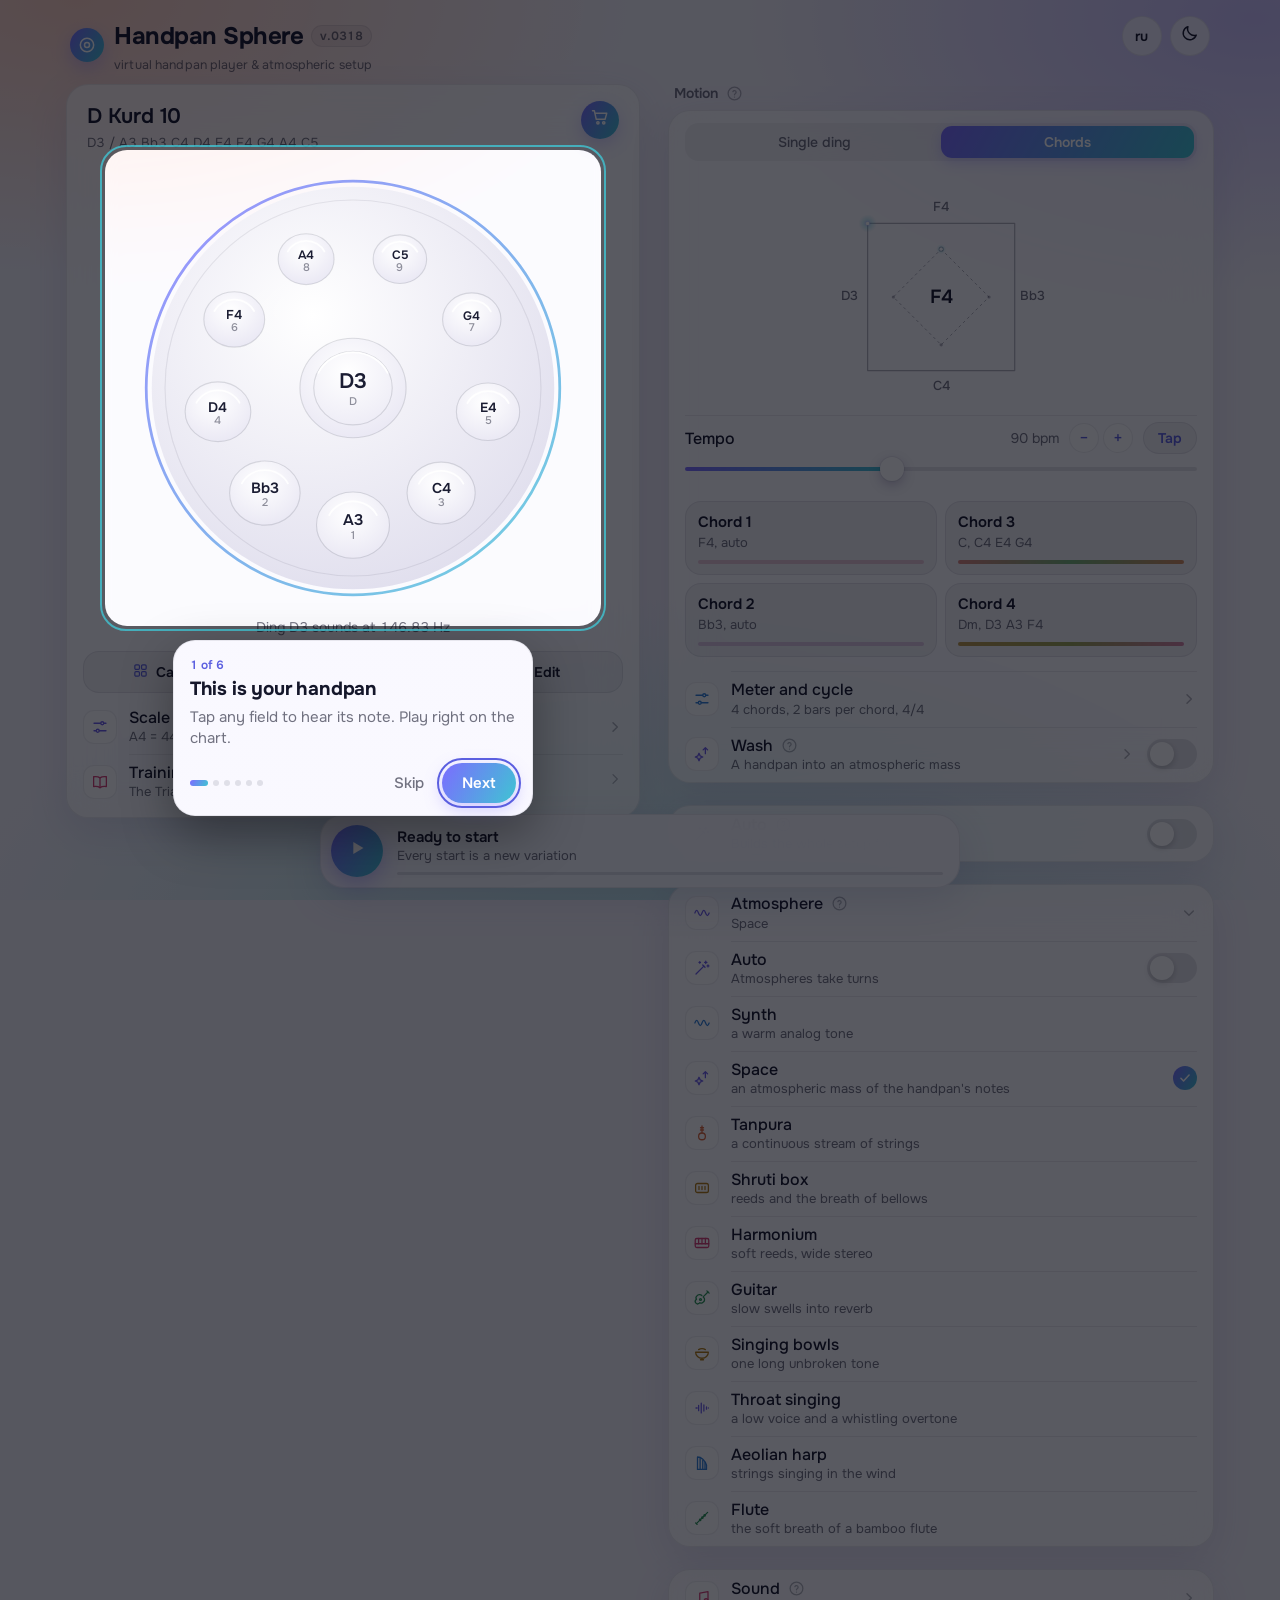
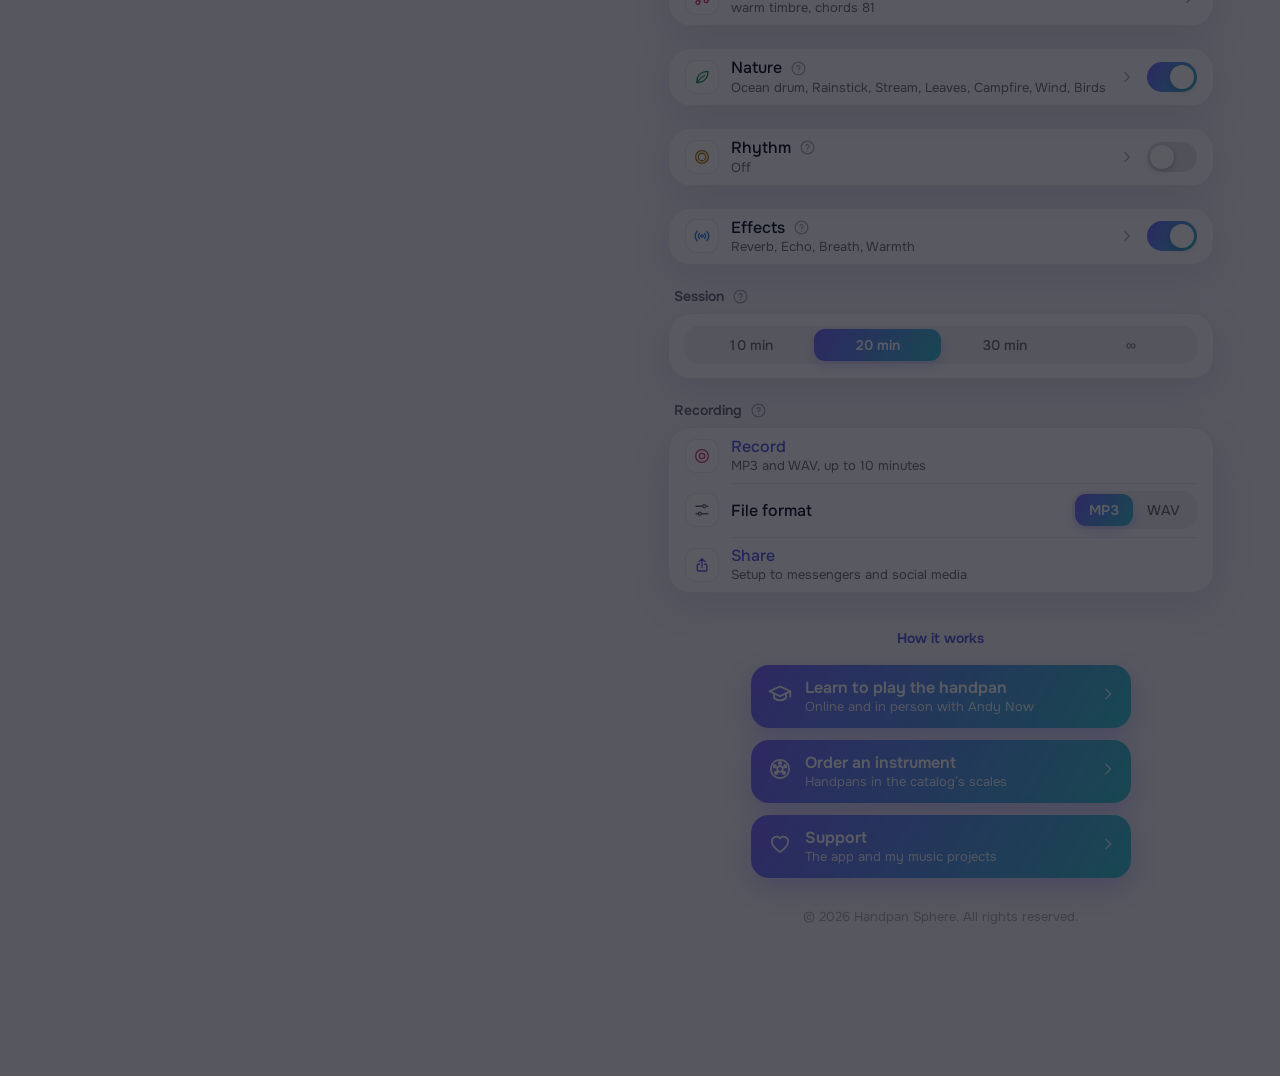
==== commit 51d9aa4a: "Site build from ae25fd3" ====
--- a/index.html
+++ b/index.html
@@ -28,8 +28,10 @@
 <link rel="icon" href="./icons/icon.svg" type="image/svg+xml">
 <link rel="icon" href="./icons/favicon-32.png" sizes="32x32" type="image/png">
 <link rel="apple-touch-icon" href="./icons/apple-touch-icon.png">
-  <script type="module" crossorigin src="./assets/index-BCR_YF6T.js"></script>
-  <link rel="stylesheet" crossorigin href="./assets/index-Bo7s5VPr.css">
+  <script type="module" crossorigin src="./assets/main-B9cu6fSX.js"></script>
+  <link rel="modulepreload" crossorigin href="./assets/params-CpkzLGkn.js">
+  <link rel="modulepreload" crossorigin href="./assets/knob-Cgh6HHJo.js">
+  <link rel="stylesheet" crossorigin href="./assets/main-dm-omp0f.css">
 </head>
 <body>
 <div class="aurora" aria-hidden="true"></div>
@@ -86,10 +88,10 @@
         <span class="row-text"><span class="title tint" data-i18n="instrument.walk">Пройти по строю</span></span>
       </button>
       </div>
-      <!-- «Обучение»: exercises on the pan's chart, in development; the row opens what is coming -->
+      <!-- «Обучение»: module 1 «Триал», lessons on the pan's own chart (src/ui/train.ts) -->
       <button type="button" class="row" id="trainBtn" style="--inset:62px" hidden>
         <span class="tile" data-icon="book" style="--c:var(--ic-rose)"></span>
-        <span class="row-text"><span class="title-line"><span class="title" data-i18n="train.title">Обучение</span><span class="soon-badge" data-i18n="train.soon">в разработке</span></span><span class="sub wrap" data-i18n="train.sub">Маятник, аккорды-формы, арпеджио</span></span>
+        <span class="row-text"><span class="title-line"><span class="title" data-i18n="train.title">Обучение</span></span><span class="sub wrap" data-i18n="train.sub">Модуль «Триал»: гамма, ритм на 4 и 8 бит</span></span>
         <span class="row-chev" data-icon="chevron"></span>
       </button>
     </div>
@@ -122,6 +124,51 @@
             <div class="row"><span class="title grow" data-i18n="motion.barsPerChord">Тактов на аккорд</span><div class="seg compact" id="barsSeg" role="radiogroup" aria-label="Тактов на аккорд" data-i18n-aria="motion.barsPerChord"></div></div>
           </div>
           <div class="row"><span class="title grow" data-i18n="motion.meter">Размер</span><span class="meter-ctl"><span class="cs" id="numCtl"><button type="button" class="step" aria-label="Меньше долей" data-i18n-aria="motion.fewerBeats">−</button><span class="cv"></span><button type="button" class="step" aria-label="Больше долей" data-i18n-aria="motion.moreBeats">+</button></span><div class="seg compact" id="denSeg" role="radiogroup" aria-label="Длительность доли" data-i18n-aria="motion.beatLength"></div></span></div>
+        </div>
+        <div class="row fold-row" id="washFold" style="--inset:62px">
+          <span class="tile" data-icon="shimmer" style="--c:var(--ic-violet)"></span>
+          <span class="row-text"><span class="title-line"><button type="button" class="fold-head" data-fold="wash" aria-expanded="false" aria-controls="body-wash" aria-describedby="sum-wash"><span class="title" data-i18n="live.row">Wash</span></button><button type="button" class="help-btn" data-help="wash"></button></span><span class="sub wrap" id="sum-wash"></span></span>
+          <span class="chev" data-icon="chevron"></span>
+          <label class="switch"><input type="checkbox" role="switch" id="washSw" aria-label="Wash: включить или выключить" data-i18n-aria="live.switchAria"><span class="track"><span class="knob"></span></span></label>
+        </div>
+        <div id="body-wash" class="live-body" hidden>
+          <div class="live-pan" id="livePan" hidden><div class="pan"><svg id="liveSvg" viewBox="0 0 600 600" role="group" aria-label="Ханг на экране" data-i18n-aria="wash.hang.title"></svg></div></div>
+          <div class="live-presets" id="livePresets" role="radiogroup" aria-label="Пресет" data-i18n-aria="live.presets"></div>
+          <p class="live-about" id="liveAbout"></p>
+          <div class="live-knobs" id="liveKnobs"></div>
+          <div class="live-foot">
+            <button type="button" class="pill live-pill" id="liveHold" aria-pressed="false"><span data-icon="snow"></span><span data-i18n="wash.params.hold">Удержание</span></button>
+            <p class="live-status" id="washStatus" role="status" aria-live="polite"></p>
+          </div>
+        </div>
+        <div class="row fold-row" id="loopFold" style="--inset:62px">
+          <span class="tile" data-icon="loop" style="--c:var(--ic-aqua)"></span>
+          <span class="row-text"><span class="title-line"><button type="button" class="fold-head" data-fold="loop" aria-expanded="false" aria-controls="body-loop" aria-describedby="sum-loop"><span class="title" data-i18n="live.loopRow">Лупер</span></button><button type="button" class="help-btn" data-help="looper"></button></span><span class="sub wrap" id="sum-loop"></span></span>
+          <span class="chev" data-icon="chevron"></span>
+          <span class="live-dot" id="loopDot" hidden></span>
+        </div>
+        <div id="body-loop" class="live-body" hidden>
+          <p class="live-phones"><span data-icon="headphones"></span><span data-i18n="wash.phones">Играй в наушниках: микрофон рядом с колонками ловит их звук, и петля начинает свистеть.</span></p>
+          <div class="live-mic">
+            <button type="button" class="pill live-pill" id="liveMicBtn" aria-pressed="false"><span data-icon="mic"></span><span id="liveMicText" data-i18n="wash.mic.open">Открыть микрофон</span></button>
+            <select id="liveMicSelect" aria-label="Вход" data-i18n-aria="wash.mic.device"><option value="" data-i18n="wash.mic.defaultDevice">Микрофон по умолчанию</option></select>
+            <button type="button" class="pill live-pill" id="liveOutBtn" aria-pressed="false" disabled><span class="live-led" aria-hidden="true"></span><span id="liveOutText" data-i18n="wash.out.muted">Выход выключен</span></button>
+          </div>
+          <p class="live-status" id="liveStatus" role="status" aria-live="polite"></p>
+          <div class="live-levels">
+            <div class="live-level"><div class="slider-top"><label class="title" for="liveIn" data-i18n="live.micLevel">Микрофон</label><span class="value" id="liveInOut"></span></div><div class="live-meter" id="liveInMeter" aria-hidden="true"><i></i></div><input type="range" id="liveIn" min="-24" max="24" step="0.5"></div>
+            <div class="live-level"><div class="slider-top"><label class="title" for="liveOutLvl" data-i18n="live.output">Выход</label><span class="value" id="liveOutOut"></span></div><div class="live-meter" id="liveOutMeter" aria-hidden="true"><i></i></div><input type="range" id="liveOutLvl" min="-24" max="12" step="0.5"></div>
+          </div>
+          <div class="loop-pads" id="loopPads"></div>
+          <p class="loop-line" id="loopLine"></p>
+          <div class="loop-tools">
+            <div class="live-level loop-corr"><div class="slider-top"><label class="title" for="loopCorr" data-i18n="live.looper.correction">Поправка задержки</label><span class="value" id="loopCorrOut"></span></div><input type="range" id="loopCorr" min="-200" max="200" step="5"></div>
+            <div class="loop-acts">
+              <button type="button" class="pill live-pill" id="loopUndo"><span data-icon="undo"></span><span data-i18n="live.looper.undo">Отменить</span></button>
+              <button type="button" class="pill live-pill" id="loopClearAll" data-i18n="live.looper.clearAll">Очистить всё</button>
+            </div>
+          </div>
+          <p class="loop-latency" id="loopLatency"></p>
         </div>
       </div>
     </section>
@@ -430,7 +477,7 @@
     <div class="sheet-nav"><span></span><h3 id="learnNav" data-i18n="learn.nav">Обучение</h3><button type="button" class="nav-btn" data-close data-i18n="common.done">Готово</button></div>
     <img class="hero square" data-src="photos/learn-sea.webp" width="828" height="828" alt="Andy Now с хангом на берегу моря" data-i18n-alt="learn.photo">
     <h2 class="info-title" data-i18n="learn.title">Учиться играть на ханге</h2>
-    <p class="info-lead" data-i18n="learn.lead">Меня зовут Andy Now. Я играю на ханге, пишу музыку и веду проект «Музыка Сфер».</p>
+    <p class="info-lead" data-i18n="learn.lead">Меня зовут Андрей Наумов, творческий псевдоним Andy Now. Я играю на ханге, пишу музыку и веду проект «Музыка Сфер».</p>
     <ul class="facts" id="learnFacts"></ul>
     <p class="info-text" data-i18n="learn.about">Больше семи лет вместе с проектом «Анимара» я исследую, как звук влияет на сознание: на внимание, дыхание и восприятие времени. Уже три года веду звуковые сессии с хангом в зеркальном Храме Звука на Алтае.</p>
     <p class="info-text" data-i18n="learn.about2">Учу тех, кто никогда не держал инструмент в руках, и тех, кто уже играет и ищет свой почерк. Музыкальный опыт не нужен: достаточно интереса и желания прикоснуться к инструменту.</p>
@@ -582,19 +629,39 @@
   </div>
 </div>
 
-<!-- «Обучение»: what the learning module will be; exercises are being designed (docs/drafts/learning-module.html) -->
+<!-- «Обучение»: module 1 «Триал» (docs/LEARNING.md): its lessons, then a lesson on the pan's own chart with the
+     exercises, the speed, the metronome, the count-in and the loop (src/ui/train.ts) -->
 <div class="sheet-wrap" id="trainSheet" hidden>
   <div class="sheet-backdrop" data-close></div>
-  <div class="sheet info-sheet" role="dialog" aria-modal="true" aria-labelledby="trainNav">
-    <div class="grabber"></div>
-    <div class="sheet-nav"><span></span><h3 id="trainNav" data-i18n="train.nav">Обучение</h3><button type="button" class="nav-btn" data-close data-i18n="common.done">Готово</button></div>
-    <h2 class="info-title"><span data-i18n="train.heading">Обучение на схеме своего ханга</span> <span class="soon-badge" data-i18n="train.soon">в разработке</span></h2>
-    <p class="info-lead" data-i18n="train.lead">Скоро здесь появятся упражнения на схеме вашего ханга: со звуком, подсветкой нот и подсказкой, какой рукой играть.</p>
-    <h4 class="info-h" data-i18n="train.first">Первые упражнения</h4>
-    <ul class="train-list" id="trainItems"></ul>
-    <h4 class="info-h" data-i18n="train.plans">Что будет</h4>
-    <ul class="train-points" id="trainPoints"></ul>
-    <p class="cta-box train-now" data-i18n="train.now">Уже сейчас: включите «Авто» под «Движением». Он соберёт круг аккордов для изучения, а схема заранее покажет следующий аккорд.</p>
+  <div class="sheet train-sheet" role="dialog" aria-modal="true" aria-labelledby="trainNav">
+    <div class="grabber"></div>
+    <div class="sheet-nav"><button type="button" class="nav-btn left is-off" id="trainBack"><span data-i18n="train.back">Назад</span></button><h3 id="trainNav" data-i18n="train.nav">Обучение</h3><button type="button" class="nav-btn" data-close data-i18n="common.done">Готово</button></div>
+    <div id="trainHome">
+      <h2 class="info-title" data-i18n="train.module">Модуль 1. Триал</h2>
+      <p class="info-lead" data-i18n="train.goal">Цель: познакомить с основами игры на ханге, развить чувство ритма и освоить базовые техники.</p>
+      <ol class="lesson-list" id="lessonList"></ol>
+      <p class="train-note" data-i18n="train.note">Упражнения строятся из нот твоего ханга: выбери другой ханг, и урок перестроится.</p>
+    </div>
+    <div id="trainLesson" hidden>
+      <div class="lesson-pan"><div class="pan"><svg id="lessonSvg" viewBox="0 0 600 600" role="group" aria-label="Ханг урока" data-i18n-aria="train.chart"></svg></div><p class="lesson-count" id="lessonCount"></p></div>
+      <h2 class="info-title lesson-title" id="lessonTitle"></h2>
+      <div class="lesson-ex" id="exSeg" role="radiogroup" aria-label="Упражнения" data-i18n-aria="train.exercises"></div>
+      <p class="lesson-how" id="exHow"></p>
+      <div class="lesson-progress" id="lessonProgress" aria-hidden="true"><i></i></div>
+      <div class="lesson-transport">
+        <button type="button" class="lesson-play" id="lessonPlay" aria-pressed="false" aria-label="Играть"><span class="lesson-play-ic"></span></button>
+        <div class="lesson-speed"><div class="slider-top"><label class="title" for="lessonSpeed" data-i18n="train.speed">Скорость</label><span class="value" id="lessonSpeedOut"></span></div><input type="range" id="lessonSpeed" min="30" max="150" step="1" value="60"></div>
+      </div>
+      <div class="pills lesson-toggles">
+        <button type="button" class="pill live-pill" id="lessonMetro" aria-pressed="true"><span data-icon="metronome"></span><span data-i18n="train.metronome">Метроном</span></button>
+        <button type="button" class="pill live-pill" id="lessonCountIn" aria-pressed="true"><span data-i18n="train.countIn">Отсчёт</span></button>
+        <button type="button" class="pill live-pill" id="lessonLoop" aria-pressed="true"><span data-icon="loop"></span><span data-i18n="train.loop">Петля</span></button>
+        <button type="button" class="pill live-pill" id="lessonEcho" aria-pressed="false"><span data-i18n="train.echo">Повтори</span></button>
+      </div>
+      <p class="lesson-legend"><span class="hand-dot hand-l"></span><span data-i18n="train.left">левая рука</span><span class="hand-dot hand-r"></span><span data-i18n="train.right">правая рука</span><svg class="legend-ic slap" viewBox="0 0 16 16" aria-hidden="true"><path d="M12 2.6 Q10.4 8 12 13.4 L3 8 Z"/></svg><span data-i18n="train.slapLegend">слэп</span><svg class="legend-ic rim" viewBox="0 0 16 16" aria-hidden="true"><path d="M10.5 2.5 A6.5 6.5 0 0 0 10.5 13.5"/></svg><span data-i18n="train.rimLegend">рим</span></p>
+      <h4 class="info-h" data-i18n="train.inLesson">Что в уроке</h4>
+      <ul class="lesson-points" id="lessonPoints"></ul>
+    </div>
   </div>
 </div>
 
--- a/assets/main-dm-omp0f.css
+++ b/assets/main-dm-omp0f.css
@@ -0,0 +1 @@
+@font-face{font-family:Onest Variable;font-style:normal;font-display:swap;font-weight:100 900;src:url(./onest-cyrillic-ext-wght-normal-DOFToQv1.woff2)format("woff2-variations");unicode-range:U+460-52F,U+1C80-1C8A,U+20B4,U+2DE0-2DFF,U+A640-A69F,U+FE2E-FE2F}@font-face{font-family:Onest Variable;font-style:normal;font-display:swap;font-weight:100 900;src:url(./onest-cyrillic-wght-normal-DayYxulF.woff2)format("woff2-variations");unicode-range:U+301,U+400-45F,U+490-491,U+4B0-4B1,U+2116}@font-face{font-family:Onest Variable;font-style:normal;font-display:swap;font-weight:100 900;src:url(./onest-math-wght-normal-Bl4ZGkZl.woff2)format("woff2-variations");unicode-range:U+302-303,U+305,U+307-308,U+310,U+312,U+315,U+31A,U+326-327,U+32C,U+32F-330,U+332-333,U+338,U+33A,U+346,U+34D,U+391-3A1,U+3A3-3A9,U+3B1-3C9,U+3D1,U+3D5-3D6,U+3F0-3F1,U+3F4-3F5,U+2016-2017,U+2034-2038,U+203C,U+2040,U+2043,U+2047,U+2050,U+2057,U+205F,U+2070-2071,U+2074-208E,U+2090-209C,U+20D0-20DC,U+20E1,U+20E5-20EF,U+2100-2112,U+2114-2115,U+2117-2121,U+2123-214F,U+2190,U+2192,U+2194-21AE,U+21B0-21E5,U+21F1-21F2,U+21F4-2211,U+2213-2214,U+2216-22FF,U+2308-230B,U+2310,U+2319,U+231C-2321,U+2336-237A,U+237C,U+2395,U+239B-23B7,U+23D0,U+23DC-23E1,U+2474-2475,U+25AF,U+25B3,U+25B7,U+25BD,U+25C1,U+25CA,U+25CC,U+25FB,U+266D-266F,U+27C0-27FF,U+2900-2AFF,U+2B0E-2B11,U+2B30-2B4C,U+2BFE,U+3030,U+FF5B,U+FF5D,U+1D400-1D7FF,U+1EE??}@font-face{font-family:Onest Variable;font-style:normal;font-display:swap;font-weight:100 900;src:url(./onest-symbols-wght-normal-DxQzqQfC.woff2)format("woff2-variations");unicode-range:U+1-C,U+E-1F,U+7F-9F,U+20DD-20E0,U+20E2-20E4,U+2150-218F,U+2190,U+2192,U+2194-2199,U+21AF,U+21E6-21F0,U+21F3,U+2218-2219,U+2299,U+22C4-22C6,U+2300-243F,U+2440-244A,U+2460-24FF,U+25A0-27BF,U+28??,U+2921-2922,U+2981,U+29BF,U+29EB,U+2B??,U+4DC0-4DFF,U+FFF9-FFFB,U+10140-1018E,U+10190-1019C,U+101A0,U+101D0-101FD,U+102E0-102FB,U+10E60-10E7E,U+1D2C0-1D2D3,U+1D2E0-1D37F,U+1F0??,U+1F100-1F1AD,U+1F1E6-1F1FF,U+1F30D-1F30F,U+1F315,U+1F31C,U+1F31E,U+1F320-1F32C,U+1F336,U+1F378,U+1F37D,U+1F382,U+1F393-1F39F,U+1F3A7-1F3A8,U+1F3AC-1F3AF,U+1F3C2,U+1F3C4-1F3C6,U+1F3CA-1F3CE,U+1F3D4-1F3E0,U+1F3ED,U+1F3F1-1F3F3,U+1F3F5-1F3F7,U+1F408,U+1F415,U+1F41F,U+1F426,U+1F43F,U+1F441-1F442,U+1F444,U+1F446-1F449,U+1F44C-1F44E,U+1F453,U+1F46A,U+1F47D,U+1F4A3,U+1F4B0,U+1F4B3,U+1F4B9,U+1F4BB,U+1F4BF,U+1F4C8-1F4CB,U+1F4D6,U+1F4DA,U+1F4DF,U+1F4E3-1F4E6,U+1F4EA-1F4ED,U+1F4F7,U+1F4F9-1F4FB,U+1F4FD-1F4FE,U+1F503,U+1F507-1F50B,U+1F50D,U+1F512-1F513,U+1F53E-1F54A,U+1F54F-1F5FA,U+1F610,U+1F650-1F67F,U+1F687,U+1F68D,U+1F691,U+1F694,U+1F698,U+1F6AD,U+1F6B2,U+1F6B9-1F6BA,U+1F6BC,U+1F6C6-1F6CF,U+1F6D3-1F6D7,U+1F6E0-1F6EA,U+1F6F0-1F6F3,U+1F6F7-1F6FC,U+1F7??,U+1F800-1F80B,U+1F810-1F847,U+1F850-1F859,U+1F860-1F887,U+1F890-1F8AD,U+1F8B0-1F8BB,U+1F8C0-1F8C1,U+1F900-1F90B,U+1F93B,U+1F946,U+1F984,U+1F996,U+1F9E9,U+1FA00-1FA6F,U+1FA70-1FA7C,U+1FA80-1FA89,U+1FA8F-1FAC6,U+1FACE-1FADC,U+1FADF-1FAE9,U+1FAF0-1FAF8,U+1FB??}@font-face{font-family:Onest Variable;font-style:normal;font-display:swap;font-weight:100 900;src:url(./onest-vietnamese-wght-normal-BBxOatbv.woff2)format("woff2-variations");unicode-range:U+102-103,U+110-111,U+128-129,U+168-169,U+1A0-1A1,U+1AF-1B0,U+300-301,U+303-304,U+308-309,U+323,U+329,U+1EA0-1EF9,U+20AB}@font-face{font-family:Onest Variable;font-style:normal;font-display:swap;font-weight:100 900;src:url(./onest-latin-ext-wght-normal-QAhDxQuo.woff2)format("woff2-variations");unicode-range:U+100-2BA,U+2BD-2C5,U+2C7-2CC,U+2CE-2D7,U+2DD-2FF,U+304,U+308,U+329,U+1D00-1DBF,U+1E00-1E9F,U+1EF2-1EFF,U+2020,U+20A0-20AB,U+20AD-20C0,U+2113,U+2C60-2C7F,U+A720-A7FF}@font-face{font-family:Onest Variable;font-style:normal;font-display:swap;font-weight:100 900;src:url(./onest-latin-wght-normal-Dun_Rd-l.woff2)format("woff2-variations");unicode-range:U+??,U+131,U+152-153,U+2BB-2BC,U+2C6,U+2DA,U+2DC,U+304,U+308,U+329,U+2000-206F,U+20AC,U+2122,U+2191,U+2193,U+2212,U+2215,U+FEFF,U+FFFD}:root{--safe-top:max(env(safe-area-inset-top,0px), calc(var(--tg-safe-area-inset-top,0px) + var(--tg-content-safe-area-inset-top,0px)));--safe-bottom:max(env(safe-area-inset-bottom,0px), calc(var(--tg-safe-area-inset-bottom,0px) + var(--tg-content-safe-area-inset-bottom,0px)));--bg:#f4f2fa;--aurora:radial-gradient(60% 42% at 6% 0%, #ffb08c8c, transparent 72%), radial-gradient(55% 42% at 98% 2%, #a08cff7a, transparent 72%), radial-gradient(75% 55% at 50% 106%, #68d4cc6b, transparent 72%);--surface:#ffffffa8;--surface-strong:#faf9fff0;--line:#15172b14;--text:#15172b;--text2:#15172b99;--text3:#15172b52;--fill:#15172b0d;--fill2:#15172b1c;--accent:#5b5fe0;--grad-a:#7c6cff;--grad-b:#3fc4d3;--grad:linear-gradient(120deg, var(--grad-a) 0%, var(--grad-b) 100%);--on-grad:#fff;--shadow:0 12px 40px #463c8c1f;--tile:#ffffffbf;--tile-line:#15172b12;--danger:#d9364f;--ic-aqua:#12968a;--ic-violet:#6b5ce6;--ic-peach:#d9663a;--ic-rose:#d43f74;--ic-sky:#2f7fd6;--ic-mint:#2a9455;--ic-amber:#b07a12;--ic-gray:#6b7183;--shell-a:#fff;--shell-b:#dedcec;--shell-line:#15172b14;--field-a:#fff;--field-b:#e6e4f2;--field-line:#15172b21;--field-hi:#fffffff2;--field-ink:#1b1d33;--field-num:#1b1d337a;--bot-line:#15172b5c;--bot-fill:#ffffff73;--ding-fill:#7c6cff29;--ding-line:#6b5ce6;--learn-fill:#7c6cff42;--learn-ring:#6b5ce6;--lit-a:1;--wash-a:.1;--player-space:calc(104px + var(--safe-bottom));--lightningcss-light:initial;--lightningcss-dark: ;--lightningcss-light:initial;--lightningcss-dark: ;color-scheme:light;box-sizing:border-box;padding-top:var(--safe-top);padding-bottom:var(--safe-bottom)}@media (prefers-color-scheme:dark){:root:not([data-theme=light]){--bg:#07090f;--aurora:radial-gradient(60% 42% at 6% 0%, #5c68ff52, transparent 72%), radial-gradient(55% 42% at 98% 2%, #b260ff3d, transparent 72%), radial-gradient(75% 55% at 50% 106%, #24c8b433, transparent 72%);--surface:#181b2a99;--surface-strong:#1a1d2df5;--line:#ffffff12;--text:#eef0f7;--text2:#eef0f79e;--text3:#eef0f757;--fill:#ffffff0f;--fill2:#ffffff21;--accent:#a3adff;--grad-a:#7c6cff;--grad-b:#3fd3c6;--shadow:0 12px 40px #00000080;--tile:#ffffff0d;--tile-line:#ffffff14;--danger:#ff6b81;--ic-aqua:#7fe3d6;--ic-violet:#a99bff;--ic-peach:#ffb48f;--ic-rose:#ff8fb1;--ic-sky:#8ec9ff;--ic-mint:#8fe3a5;--ic-amber:#f5c979;--ic-gray:#a7adbd;--shell-a:#2a3045;--shell-b:#0e1019;--shell-line:#ffffff0f;--field-a:#3a4160;--field-b:#1a1e2e;--field-line:#ffffff1c;--field-hi:#ffffff3d;--field-ink:#eef0f7;--field-num:#eef0f780;--bot-line:#eef0f757;--bot-fill:#ffffff08;--ding-fill:#7c6cff3d;--ding-line:#a99bff;--learn-fill:#8c7eff5c;--learn-ring:#b7adff;--lit-a:.42;--wash-a:.16;--lightningcss-light: ;--lightningcss-dark:initial;color-scheme:dark}}:root[data-theme=dark]{--bg:#07090f;--aurora:radial-gradient(60% 42% at 6% 0%, #5c68ff52, transparent 72%), radial-gradient(55% 42% at 98% 2%, #b260ff3d, transparent 72%), radial-gradient(75% 55% at 50% 106%, #24c8b433, transparent 72%);--surface:#181b2a99;--surface-strong:#1a1d2df5;--line:#ffffff12;--text:#eef0f7;--text2:#eef0f79e;--text3:#eef0f757;--fill:#ffffff0f;--fill2:#ffffff21;--accent:#a3adff;--grad-a:#7c6cff;--grad-b:#3fd3c6;--shadow:0 12px 40px #00000080;--tile:#ffffff0d;--tile-line:#ffffff14;--danger:#ff6b81;--ic-aqua:#7fe3d6;--ic-violet:#a99bff;--ic-peach:#ffb48f;--ic-rose:#ff8fb1;--ic-sky:#8ec9ff;--ic-mint:#8fe3a5;--ic-amber:#f5c979;--ic-gray:#a7adbd;--shell-a:#2a3045;--shell-b:#0e1019;--shell-line:#ffffff0f;--field-a:#3a4160;--field-b:#1a1e2e;--field-line:#ffffff1c;--field-hi:#ffffff3d;--field-ink:#eef0f7;--field-num:#eef0f780;--bot-line:#eef0f757;--bot-fill:#ffffff08;--ding-fill:#7c6cff3d;--ding-line:#a99bff;--learn-fill:#8c7eff5c;--learn-ring:#b7adff;--lit-a:.42;--wash-a:.16;--lightningcss-light: ;--lightningcss-dark:initial;color-scheme:dark}*,:before,:after{box-sizing:inherit}html{-webkit-text-size-adjust:100%;scroll-padding-top:var(--safe-top);touch-action:manipulation}body{background:var(--bg);min-height:100%;color:var(--text);-webkit-font-smoothing:antialiased;margin:0;font:16px/1.35 Onest Variable,Onest,-apple-system,BlinkMacSystemFont,Segoe UI,Roboto,Helvetica Neue,Arial,sans-serif;overflow-x:clip}body:before{content:"";height:var(--safe-top);z-index:10;background:var(--bg);position:fixed;inset:0 0 auto}.aurora{z-index:-1;background:var(--aurora), var(--bg);pointer-events:none;position:fixed;inset:0}button{font:inherit;color:inherit;letter-spacing:inherit}[hidden]{display:none!important}p{margin:0}.top{grid-template-columns:auto minmax(0,1fr) auto;align-items:center;column-gap:10px;max-width:1180px;margin:0 auto;padding:16px 20px 6px;display:grid}.brand,.brand-text{display:contents}.top .mark{grid-area:1/1/span 2}.top h1{grid-area:1/2;min-width:0}.tagline{white-space:nowrap;text-overflow:ellipsis;grid-area:2/2/auto/span 2;overflow:hidden}.top-actions{grid-area:1/3}.mark{aspect-ratio:1;background:var(--grad);border-radius:50%;flex:none;place-items:center;width:34px;height:34px;display:grid;box-shadow:0 6px 18px #7c6cff59}.mark svg{fill:none;stroke:#fff;stroke-width:1.8px;width:20px;height:20px}.top h1{letter-spacing:-.02em;white-space:nowrap;flex-wrap:nowrap;align-items:center;gap:8px;margin:0;font-size:24px;font-weight:700;line-height:29px;display:flex}.ver{border:1px solid var(--line);background:var(--fill);color:var(--text2);letter-spacing:0;font-variant-numeric:tabular-nums;border-radius:999px;flex:none;padding:0 8px;font-size:12px;font-weight:600;line-height:20px}.tagline{color:var(--text2);text-transform:lowercase;letter-spacing:.01em;margin-top:1px;font-size:12.5px;line-height:17px}.icon-btn{border:1px solid var(--line);background:var(--surface);-webkit-backdrop-filter:blur(16px);backdrop-filter:blur(16px);cursor:pointer;width:40px;height:40px;color:var(--text);border-radius:50%;place-items:center;display:grid}.icon-btn svg.ic{width:20px;height:20px}.top-actions{flex-shrink:0;gap:8px;display:flex}.lang-btn{letter-spacing:.01em;font-size:14px;font-weight:600;line-height:1}@media (width<=440px){.top{column-gap:9px;padding-left:16px;padding-right:16px}.top-actions{gap:6px}.top .icon-btn{width:36px;height:36px}.top h1{gap:6px;font-size:20px;line-height:26px}.ver{padding:0 6px;font-size:11px;line-height:18px}.tagline{font-size:12px}}@media (width<=379px){.top h1{gap:5px;font-size:18px}.ver{padding:0 5px}}@media (width<=349px){.top .ver{display:none}}.icon-btn:focus-visible,.chip-btn:focus-visible,.play:focus-visible,.pill:focus-visible{outline:2px solid var(--accent);outline-offset:2px}.layout{gap:22px;max-width:1180px;margin:0 auto;padding:4px 16px 150px;display:grid}.controls{min-width:0}@media (width>=980px){.layout{grid-template-columns:minmax(0,1.05fr) minmax(0,1fr);align-items:start;gap:28px;padding-bottom:0}.controls{padding-bottom:150px}.panel.instrument{max-height:calc(100vh - 16px - var(--player-space));scrollbar-width:thin;position:sticky;top:16px;overflow-y:auto}.instrument .pan{width:min(100%,30rem,max(17rem,100vh - 380px))}}.panel{background:var(--surface);border:1px solid var(--line);-webkit-backdrop-filter:blur(22px)saturate(140%);backdrop-filter:blur(22px)saturate(140%);box-shadow:var(--shadow);border-radius:22px;overflow:hidden}.instrument{padding:18px 0 8px}.inst-head{padding:0 20px}.inst-head h2{letter-spacing:-.01em;margin:0;font-size:21px;font-weight:600;line-height:27px}.notation{color:var(--text2);font-variant-numeric:tabular-nums;margin-top:4px;font-size:13px;line-height:18px}.pan{touch-action:manipulation;-webkit-tap-highlight-color:transparent;width:min(100%,30rem);margin:6px auto 0;padding:0 10px}.pan svg{width:100%;height:auto;display:block;overflow:visible}.chord-layer{opacity:0;pointer-events:none;transition:opacity 1.4s}.chord-layer.on{opacity:1}.chord-layer.wash.on{opacity:var(--wash-a)}.ding-line{text-align:center;color:var(--text2);font-variant-numeric:tabular-nums;font-size:14px}.inst-actions{grid-template-columns:repeat(3,minmax(0,1fr));gap:8px;padding:14px 16px 6px;display:grid}.chip-btn{border:1px solid var(--line);background:var(--fill);cursor:pointer;text-align:center;border-radius:16px;flex-direction:column;justify-content:center;align-items:center;gap:5px;min-width:0;padding:10px 6px 9px;font-size:13px;font-weight:600;line-height:16px;display:flex}@media (width>=520px){.chip-btn{white-space:nowrap;flex-direction:row;gap:7px;height:42px;padding:0 12px;font-size:14px}}.chip-btn svg.ic{width:17px;height:17px;color:var(--accent)}.chip-btn.primary{background:var(--grad);color:var(--on-grad);border-color:#0000}.chip-btn.primary svg.ic{color:var(--on-grad)}.chip-btn:active,.pill:active{transform:scale(.98)}.field{cursor:pointer;outline:none}.field .face{stroke:var(--field-line);stroke-width:1px;pointer-events:all}.field .hi{fill:none;stroke:var(--field-hi);stroke-width:1.6px;stroke-linecap:round;pointer-events:none}.field .inner{fill:none;stroke:var(--field-line);stroke-width:1px;pointer-events:none}.field.bottom .face{fill:var(--bot-fill);stroke:var(--bot-line);stroke-dasharray:3 4;stroke-width:1.3px}.field.bottom.is-ding .face{fill:var(--ding-fill);stroke:var(--ding-line);stroke-dasharray:none;stroke-width:1.6px}.field.bottom.is-ding .inner{stroke:var(--ding-line);stroke-dasharray:none;opacity:.55}.field .halo{fill:none;stroke-width:1.6px;opacity:.7;pointer-events:none}.field .lfill{opacity:0;pointer-events:none;transition:opacity .9s}.field .learn{fill:none;stroke:var(--nc,var(--learn-ring));stroke-width:2.6px;opacity:0;pointer-events:none;transition:opacity .9s}.field.is-chord .lfill{opacity:var(--lit-a)}.field.is-chord .learn{opacity:1}.field.bottom.is-ding.is-chord .face{fill:none}.field.is-chord .halo,.field.is-chord .inner{stroke:var(--nc)}.field.is-next .learn{opacity:.6;stroke-dasharray:4 5;stroke-width:2px}.learn-line{text-align:center;min-height:19px;color:var(--text);margin:4px 16px 0;font-size:14px;line-height:19px}.learn-line .ln-name{font-weight:600}.learn-line .ln-muted{color:var(--text2)}.fold-row{cursor:pointer;-webkit-tap-highlight-color:transparent}.fold-row .fold-head{color:inherit;font:inherit;text-align:left;cursor:pointer;background:0 0;border:0;margin:0;padding:0}.fold-row .fold-head:after{content:"";position:absolute;inset:0}.fold-row .fold-head:focus-visible{outline:none}.fold-row .fold-head:focus-visible:after{outline:2px solid var(--accent);outline-offset:-3px;border-radius:14px}.fold-row .switch,.help-btn{z-index:1;position:relative}.fold-row .chev{pointer-events:none}.fold-row:active{background:var(--fill)}.title-line{align-items:center;gap:2px;min-width:0;display:flex}.title-line .title{text-overflow:ellipsis;white-space:nowrap;overflow:hidden}.group.is-off [id^=body-]{opacity:.45}.choice .order{min-width:24px;height:24px;color:var(--on-grad);background:var(--grad);border-radius:12px;flex:none;place-items:center;padding:0 7px;font-size:12px;font-weight:600;display:none}.choice.in-plan .order{display:grid}.choice.in-plan .check{display:none}.cgroup+.cgroup{margin-top:14px}.cg-title{color:var(--text2);align-items:center;gap:2px;margin:0 0 8px;font-size:13px;line-height:18px;display:flex}.cg-note{color:var(--text3);margin:6px 2px 0;font-size:12px;line-height:17px}#sheetRootRow .chips{margin-top:0}.cg-chips{flex-wrap:wrap;gap:8px;display:flex}.chip.is-good{border-color:var(--accent);box-shadow:inset 0 0 0 1px var(--accent)}.chip.is-good:after{content:"";background:var(--grad);vertical-align:middle;border-radius:50%;width:6px;height:6px;margin-left:7px;display:inline-block}.chip[aria-pressed=true].is-good:after{background:#fff}.hint-line{margin:0 0 12px}.chord-warn{color:var(--danger)}.field.draggable{cursor:grab;touch-action:none}.field.instant{touch-action:none;-webkit-user-select:none;user-select:none;-webkit-touch-callout:none}.field.dragging{cursor:grabbing}.field.dragging .face{stroke:var(--accent);stroke-width:2.4px;stroke-dasharray:none}.field .glow{opacity:0;pointer-events:none}.field .pulse{fill:none;stroke-width:2px;opacity:0;pointer-events:none}.field .lbl{fill:var(--field-ink);pointer-events:none;font-family:Onest Variable,Onest,-apple-system,Segoe UI,Roboto,sans-serif;font-weight:600}.field .num{fill:var(--field-num);pointer-events:none;font-family:Onest Variable,Onest,-apple-system,Segoe UI,Roboto,sans-serif;font-weight:500}.field.sel .face{stroke:var(--accent);stroke-width:2.4px;stroke-dasharray:none}.field:focus-visible .face{stroke:var(--accent);stroke-width:2.4px}.pan.breathing .is-root .pulse{animation:6s ease-in-out infinite breathe}@keyframes breathe{0%,to{opacity:.15}50%{opacity:.85}}.group{margin-top:22px}.group:first-child{margin-top:0}.header{color:var(--text2);align-items:center;gap:2px;margin:0 0 8px;padding:0 6px;font-size:14px;font-weight:600;line-height:18px;display:flex}.header .help-btn{margin:-6px 0}.footer{color:var(--text2);margin:8px 0 0;padding:0 6px;font-size:13px;line-height:18px}.hint{color:var(--text2);margin:10px 20px 8px;font-size:13px;line-height:18px}.help-btn{width:30px;height:30px;color:var(--text3);cursor:pointer;-webkit-tap-highlight-color:transparent;background:0 0;border:0;border-radius:50%;flex:none;place-items:center;margin:-6px -4px -6px 0;padding:0;display:inline-grid}.help-btn svg.ic{stroke-width:1.8px;width:17px;height:17px}.help-btn:hover,.help-btn[aria-expanded=true]{color:var(--accent)}.help-btn:focus-visible{outline:2px solid var(--accent);outline-offset:-2px}.help-pop{z-index:60;border:1px solid var(--line);background:linear-gradient(var(--surface-strong), var(--surface-strong)), var(--bg);box-shadow:var(--shadow);color:var(--text);border-radius:16px;padding:12px 14px;font-size:14px;line-height:20px;animation:.18s ease-out pop-in;position:fixed}.help-pop:before{content:"";top:-6px;left:calc(var(--arrow,30px) - 6px);background:inherit;border:1px solid var(--line);border-bottom:0;border-right:0;width:12px;height:12px;position:absolute;transform:rotate(45deg)}.help-pop.up:before{top:auto;bottom:-6px;transform:rotate(225deg)}@keyframes pop-in{0%{opacity:0;transform:translateY(-4px)}to{opacity:1;transform:none}}.row{text-align:left;-webkit-tap-highlight-color:transparent;background:0 0;border:0;align-items:center;gap:12px;width:100%;min-height:50px;padding:8px 16px;display:flex;position:relative}button.row{cursor:pointer}button.row:active,.row.pressable:active{background:var(--fill)}.row:before{content:"";top:0;left:var(--inset,16px);background:var(--line);height:1px;position:absolute;right:16px}.list>.row:first-child:before,.list>:first-child>.row:first-child:before,.panel>.row:first-child:before,.panel>:first-child>.row:first-child:before,.row.first:before{display:none}.row.block{padding:12px 16px 14px;display:block}.row-text{flex-direction:column;flex:1;min-width:0;display:flex}.title{font-size:16px;font-weight:500;line-height:21px}.title.tint{color:var(--accent)}.grow{flex:1;min-width:0}.sub{color:var(--text2);text-overflow:ellipsis;white-space:nowrap;font-size:13px;line-height:18px;overflow:hidden}.sub.wrap{white-space:normal}.row-note{color:var(--text2);margin-top:6px;font-size:13px;line-height:18px}.error{color:var(--danger);margin:8px 16px 0;font-size:13px;line-height:18px}.tile{background:var(--tile);border:1px solid var(--tile-line);width:34px;height:34px;color:var(--c,var(--text2));border-radius:11px;flex:none;place-items:center;display:grid}svg.ic{fill:none;stroke:currentColor;stroke-width:1.7px;stroke-linecap:round;stroke-linejoin:round;width:18px;height:18px}.chev{color:var(--text3);flex:none;place-items:center;display:grid}.chev svg.ic{stroke-width:2.2px;width:16px;height:16px;transition:transform .2s}.fold-row.open .chev svg.ic{transform:rotate(90deg)}.check{width:24px;height:24px;color:var(--on-grad);background:var(--grad);visibility:hidden;border-radius:50%;flex:none;place-items:center;display:grid}.check svg.ic{stroke-width:2.6px;width:14px;height:14px}.choice[aria-checked=true] .check{visibility:visible}.choice[aria-disabled=true]{cursor:default}.choice.off-plan .tile,.choice.off-plan .row-text{opacity:.6}.choice.off-plan .check{visibility:visible;box-shadow:inset 0 0 0 1.6px var(--text3);background:0 0}.choice.off-plan .check svg{visibility:hidden}.value{color:var(--text2);font-variant-numeric:tabular-nums;flex:none;font-size:14px}.slider-row{align-items:flex-start;padding-top:12px;padding-bottom:8px}.slider-row .tile{margin-top:0}.slider-body{flex:1;min-width:0}.slider-top{align-items:center;gap:10px;min-height:34px;display:flex}.slider-top .title{flex:1;min-width:0}input[type=range]{--pct:50%;appearance:none;cursor:pointer;background:0 0;width:100%;height:28px;margin:0;display:block}input[type=range]::-webkit-slider-runnable-track{background:linear-gradient(to right, var(--grad-a), var(--grad-b) var(--pct), var(--fill2) var(--pct));border-radius:2px;height:4px}input[type=range]::-webkit-slider-thumb{-webkit-appearance:none;background:#fff;border:0;border-radius:50%;width:24px;height:24px;margin-top:-10px;box-shadow:0 0 0 1px #15172b0f,0 4px 12px #1e145040}input[type=range]::-moz-range-track{background:var(--fill2);border-radius:2px;height:4px}input[type=range]::-moz-range-progress{background:linear-gradient(to right, var(--grad-a), var(--grad-b));border-radius:2px;height:4px}input[type=range]::-moz-range-thumb{background:#fff;border:0;border-radius:50%;width:24px;height:24px;box-shadow:0 4px 12px #1e145040}input[type=range]:focus-visible{outline:2px solid var(--accent);outline-offset:3px;border-radius:6px}.seg{background:var(--fill);border-radius:14px;padding:3px;display:flex}.seg label{flex:1;display:flex;position:relative}.seg input{opacity:0;cursor:pointer;margin:0;position:absolute;inset:0}.seg span{white-space:nowrap;font-variant-numeric:tabular-nums;height:32px;color:var(--text2);border-radius:11px;flex:1;justify-content:center;align-items:center;padding:0 10px;font-size:14px;font-weight:500;display:flex}.seg input:checked+span{background:var(--grad);color:var(--on-grad);font-weight:600;box-shadow:0 4px 14px #7c6cff4d}.seg input:focus-visible+span{outline:2px solid var(--accent);outline-offset:1px}.seg input:disabled{cursor:default}.seg input:disabled+span{opacity:.45}.seg.compact{flex:none}.seg.compact span{padding:0 14px}.row.block .title+.seg{margin-top:10px}.switch{flex:none;width:50px;height:30px;position:relative}.switch input{opacity:0;cursor:pointer;z-index:1;width:100%;height:100%;margin:0;position:absolute;inset:0}.switch .track{background:var(--fill2);border-radius:15px;transition:background .2s;position:absolute;inset:0}.switch .knob{background:#fff;border-radius:50%;width:24px;height:24px;transition:transform .2s;position:absolute;top:3px;left:3px;box-shadow:0 2px 6px #0003}.switch input:checked+.track{background:var(--grad)}.switch input:checked+.track .knob{transform:translate(20px)}.switch input:focus-visible+.track{outline:2px solid var(--accent);outline-offset:2px}.pill{border:1px solid var(--line);background:var(--fill);min-width:44px;height:32px;color:var(--text);cursor:pointer;font-variant-numeric:tabular-nums;border-radius:16px;flex:none;padding:0 14px;font-size:14px;font-weight:600}.pill.accent{color:var(--accent)}.pills{flex:none;gap:6px;display:flex}.popup{max-width:60%;color:var(--text2);flex:none;align-items:center;gap:4px;display:flex}.popup .pv{text-overflow:ellipsis;white-space:nowrap;overflow:hidden}.popup svg.ic{width:14px;height:14px;color:var(--text3)}.row>select{opacity:0;cursor:pointer;width:100%;height:100%;font-size:16px;position:absolute;inset:0}.field-input,.search,textarea.field-input{border:1px solid var(--line);background:var(--fill);width:100%;color:var(--text);border-radius:14px;padding:11px 14px;font:16px/1.35 Onest Variable,Onest,-apple-system,Segoe UI,Roboto,sans-serif;display:block}textarea.field-input{resize:vertical;min-height:74px}.field-input:focus-visible,.search:focus-visible{outline:2px solid var(--accent);outline-offset:1px}.phrase.is-current .title{color:var(--accent);font-weight:600}.orbit{height:236px;margin:4px 0 0;position:relative}.orbit canvas{width:100%;height:100%;display:block;position:absolute;inset:0}.phrase-grid{grid-template-columns:repeat(2,minmax(0,1fr));grid-template-rows:repeat(var(--rows,2), auto);grid-auto-flow:column;gap:8px;padding:4px 16px 14px;display:grid}.meter-ctl{flex:none;align-items:center;gap:8px;display:inline-flex}.tempo-steps{gap:6px}.tempo-steps .step{touch-action:manipulation;-webkit-user-select:none;user-select:none;-webkit-touch-callout:none}#tempoRow{padding-top:6px}.phrase-cell{border:1.5px solid var(--line);background:var(--fill);text-align:left;cursor:pointer;-webkit-tap-highlight-color:transparent;border-radius:16px;flex-direction:column;align-items:flex-start;gap:2px;min-width:0;padding:10px 12px;display:flex}.phrase-cell .pt{font-size:15px;font-weight:600;line-height:20px}.phrase-cell .ps{max-width:100%;color:var(--text2);text-overflow:ellipsis;white-space:nowrap;font-size:13px;line-height:18px;overflow:hidden}.phrase-cell.is-current{background:linear-gradient(var(--surface-strong), var(--surface-strong)) padding-box, var(--grad) border-box;border-color:#0000}.phrase-cell.is-current .pt{color:var(--accent)}.phrase-cell:active{transform:scale(.98)}.phrase-cell .pal{background:var(--pal);border-radius:2px;align-self:stretch;height:4px;margin-top:6px;display:block}.phrase-cell .pal.auto{opacity:.4}.phrase-cell:focus-visible{outline:2px solid var(--accent);outline-offset:2px}.center-btn{justify-content:center;margin-top:10px;display:flex}.rec-badge{color:var(--danger);font-variant-numeric:tabular-nums;background:#d9364f1f;border-radius:999px;flex:none;align-items:center;gap:6px;padding:4px 10px;font-size:13px;font-weight:600;display:inline-flex}.rec-dot{background:var(--danger);border-radius:50%;width:8px;height:8px;animation:1.6s ease-in-out infinite recblink}@keyframes recblink{50%{opacity:.25}}.row.danger .title{color:var(--danger)}.page-foot{color:var(--text3);text-align:center;flex-direction:column;align-items:center;gap:6px;margin-top:30px;padding:0 6px;font-size:13px;line-height:18px;display:flex}.link-btn{color:var(--accent);cursor:pointer;background:0 0;border:0;border-radius:10px;padding:6px 10px;font-size:14px;font-weight:600}.link-btn:focus-visible{outline:2px solid var(--accent);outline-offset:1px}.foot-cta{background:var(--grad);width:100%;max-width:380px;color:var(--on-grad);text-align:left;cursor:pointer;border:0;border-radius:18px;align-items:center;gap:12px;margin:6px 0 2px;padding:12px 14px 12px 16px;transition:transform .15s;display:flex;box-shadow:0 10px 26px #7c6cff4d}.foot-cta:hover{transform:translateY(-1px)}.foot-cta:active{transform:scale(.98)}.foot-cta:focus-visible{outline:2px solid var(--accent);outline-offset:3px}.foot-cta-ic svg.ic{stroke-width:1.6px;width:26px;height:26px}.foot-cta-text{flex-direction:column;flex:1;min-width:0;display:flex}.foot-cta .t{font-size:16px;font-weight:600;line-height:21px}.foot-cta .s{opacity:.86;font-size:13px;line-height:18px}.foot-cta-chev svg.ic{opacity:.8;width:18px;height:18px}.foot-cta+.foot-cta{margin-top:4px}.page-foot .foot-cta+.rights{margin-top:22px}.info-sheet img{background:var(--fill);object-fit:cover;border-radius:20px;width:100%;height:auto;display:block}.info-sheet .hero{aspect-ratio:4/5;max-width:min(100%,46vh);margin:6px auto 0}.info-sheet .hero.wide{aspect-ratio:4/3;max-width:min(100%,78vh)}.info-sheet .hero.square{aspect-ratio:1;max-width:min(100%,60vh)}.info-sheet .photo{aspect-ratio:3/2;max-width:min(100%,90vh);margin:14px auto 12px}.info-sheet .photo.tall{aspect-ratio:4/5;max-width:min(100%,48vh)}.info-title{letter-spacing:-.01em;margin:18px 2px 8px;font-size:24px;font-weight:700;line-height:30px}.info-lead{margin:4px 2px 12px;font-size:16px;line-height:23px}.info-text{color:var(--text2);margin:0 2px 12px;font-size:15px;line-height:22px}.info-h{margin:22px 2px 10px;font-size:18px;font-weight:700;line-height:23px}.facts{grid-template-columns:repeat(3,minmax(0,1fr));gap:8px;margin:4px 0 16px;padding:0;list-style:none;display:grid}.facts li{background:var(--fill);border:1px solid var(--line);border-radius:16px;padding:12px 10px}.facts b{color:var(--accent);font-size:17px;font-weight:700;line-height:22px;display:block}.facts span{color:var(--text2);margin-top:3px;font-size:12px;line-height:16px;display:block}.photo-strip{scroll-snap-type:x mandatory;scrollbar-width:none;gap:10px;margin:6px -16px 4px;padding:0 16px 4px;display:flex;overflow-x:auto}.photo-strip::-webkit-scrollbar{display:none}.info-sheet .photo-strip img{scroll-snap-align:start;border-radius:18px;flex:none;width:auto;max-width:none;height:260px}.offer{background:var(--fill);border:1px solid var(--line);border-radius:20px;margin:0 0 12px;padding:16px}.offer h5{margin:0;font-size:17px;font-weight:600;line-height:22px}.offer-sub{color:var(--text2);margin:3px 0 12px;font-size:13px;line-height:18px}.offer ul{gap:8px;margin:0 0 14px;padding:0;list-style:none;display:grid}.offer li{padding-left:22px;font-size:14px;line-height:20px;position:relative}.offer li:before{content:"";background:var(--grad);border-radius:50%;width:8px;height:8px;position:absolute;top:6px;left:3px}.offer-actions{flex-wrap:wrap;gap:8px;display:flex}.btn{border:1px solid var(--line);background:var(--surface);min-height:44px;color:var(--accent);font:inherit;text-align:center;cursor:pointer;-webkit-tap-highlight-color:transparent;border-radius:14px;justify-content:center;align-items:center;gap:8px;padding:10px 18px;font-size:15px;font-weight:600;line-height:20px;text-decoration:none;display:inline-flex}.btn.primary{background:var(--grad);color:var(--on-grad);border-color:#0000;box-shadow:0 8px 20px #7c6cff42}.btn.wide{width:100%}.btn svg.ic{width:18px;height:18px}.btn:focus-visible{outline:2px solid var(--accent);outline-offset:2px}.cta-box{background:var(--fill);border:1px solid var(--line);text-align:center;border-radius:22px;margin:18px 0 6px;padding:18px 16px 16px}.cta-box h5{margin:0 0 6px;font-size:18px;font-weight:700;line-height:23px}.cta-box p{color:var(--text2);margin:0 0 14px;font-size:14px;line-height:20px}.projects{gap:12px;margin:22px 0 6px;display:grid}@media (width>=640px){.projects{grid-template-columns:repeat(2,minmax(0,1fr))}}.project{background:var(--fill);border:1px solid var(--line);border-radius:20px;flex-direction:column;padding:16px 16px 2px;display:flex}.project h4{margin:0;font-size:17px;font-weight:700;line-height:22px}.project p{color:var(--text2);flex:1;margin:4px 0 0;font-size:14px;line-height:20px}a.row{color:inherit;text-decoration:none}a.row:focus-visible{outline:2px solid var(--accent);outline-offset:-2px;border-radius:18px}.row-chev svg.ic{width:16px;height:16px;color:var(--text3)}.share-grid.link-grid{flex-wrap:wrap;justify-content:center;display:flex}.link-grid .share-target{flex:84px;max-width:108px}.link-grid .share-name{white-space:normal;text-align:center;line-height:16px;overflow:visible}.sheet{overscroll-behavior:contain}.qr-card{background:var(--fill);border:1px solid var(--line);color:inherit;border-radius:20px;align-items:center;gap:14px;margin:14px 0;padding:14px;text-decoration:none;display:flex}.info-sheet .qr-card img{object-fit:contain;background:#fff;border-radius:14px;flex:none;width:108px;height:108px;padding:6px}.qr-card:focus-visible{outline:2px solid var(--accent);outline-offset:2px}.train-list{gap:8px;margin:0 0 6px;padding:0;list-style:none;display:grid}.train-list li{background:var(--fill);border:1px solid var(--line);border-radius:16px;padding:12px 14px}.train-list b{font-size:15px;font-weight:600;line-height:20px;display:block}.train-list span{color:var(--text2);margin-top:2px;font-size:13px;line-height:18px;display:block}.train-points{gap:8px;margin:0 0 6px;padding:0;list-style:none;display:grid}.train-points li{color:var(--text2);padding-left:22px;font-size:14px;line-height:20px;position:relative}.train-points li:before{content:"";background:var(--grad);border-radius:50%;width:8px;height:8px;position:absolute;top:6px;left:3px}.info-title .soon-badge{vertical-align:middle}.train-now{color:var(--text2);text-align:left;font-size:14px;line-height:20px}.foot-note{color:var(--text3);margin:4px 2px 12px;font-size:12px;line-height:17px}.foot-note.center{text-align:center}.foot-note:empty{display:none}@media (width<=400px){.facts{grid-template-columns:1fr}.facts li{align-items:baseline;gap:10px;display:flex}.facts b{white-space:nowrap;flex:none}.facts span{margin:0}}.player-wrap{z-index:20;padding:0 12px calc(12px + var(--safe-bottom));pointer-events:none;position:fixed;bottom:0;left:0;right:0}.player{pointer-events:auto;border:1px solid var(--line);background:var(--surface-strong);-webkit-backdrop-filter:blur(24px)saturate(160%);backdrop-filter:blur(24px)saturate(160%);max-width:640px;box-shadow:var(--shadow);border-radius:24px;align-items:center;gap:14px;margin:0 auto;padding:10px 16px 10px 10px;display:flex}.play{background:var(--grad);color:#fff;cursor:pointer;border:0;border-radius:50%;flex:none;place-items:center;width:52px;height:52px;display:grid;box-shadow:0 8px 22px #7c6cff66}.play svg.ic{fill:currentColor;stroke:none;width:22px;height:22px}.stop-btn{border:1px solid var(--line);background:var(--fill);width:40px;height:40px;color:var(--text);cursor:pointer;border-radius:50%;flex:none;place-items:center;margin-left:-6px;display:grid}.stop-btn svg.ic{fill:currentColor;stroke:none;width:15px;height:15px}.stop-btn:focus-visible,.play:focus-visible{outline:2px solid var(--accent);outline-offset:3px}.status{flex:1;min-width:0}.status p{white-space:nowrap;text-overflow:ellipsis;font-variant-numeric:tabular-nums;margin:0;overflow:hidden}#statusMain{font-size:15px;font-weight:600;line-height:20px}#statusSub{color:var(--text2);font-size:13px;line-height:18px}.progress{background:var(--fill2);border-radius:2px;height:3px;margin-top:7px;overflow:hidden}.progress div{background:var(--grad);width:0;height:100%;transition:width .25s linear}.sheet-wrap{z-index:40;justify-content:center;align-items:flex-end;display:flex;position:fixed;inset:0}.sheet-backdrop{background:#0808146b;position:absolute;inset:0}.sheet{width:100%;max-width:640px;max-height:90dvh;padding:8px 16px calc(24px + var(--safe-bottom));background:var(--surface-strong);border:1px solid var(--line);-webkit-backdrop-filter:blur(28px);backdrop-filter:blur(28px);border-radius:26px 26px 0 0;animation:.32s cubic-bezier(.2,.8,.2,1) sheet-up;position:relative;overflow:auto}@media (width>=700px){.sheet-wrap{align-items:center}.sheet{border-radius:26px;max-height:86vh}}@keyframes sheet-up{0%{opacity:0;transform:translateY(40px)}to{opacity:1;transform:none}}.grabber{background:var(--text3);border-radius:3px;width:38px;height:5px;margin:0 auto 4px}.sheet-nav{grid-template-columns:1fr auto 1fr;align-items:center;min-height:48px;display:grid}.sheet-nav h3{text-align:center;margin:0;font-size:17px;font-weight:600}.nav-btn{color:var(--accent);cursor:pointer;background:0 0;border:0;border-radius:10px;justify-self:end;padding:6px 10px;font-size:16px;font-weight:600}.nav-btn.left{color:var(--text2);justify-self:start;font-weight:500}.nav-btn:focus-visible{box-shadow:inset 0 0 0 2px var(--accent);outline:none}.sheet .list{border:1px solid var(--line);background:var(--fill);border-radius:18px;margin-top:12px;overflow:hidden}.sheet .group{margin-top:18px}.chips{flex-wrap:wrap;gap:8px;padding:12px 16px 14px;display:flex}.chip{border:1px solid var(--line);background:var(--fill);min-width:54px;height:38px;color:var(--text);cursor:pointer;font-variant-numeric:tabular-nums;border-radius:19px;padding:0 12px;font-size:15px;font-weight:500}.chip[aria-pressed=true]{background:var(--grad);color:#fff;border-color:#0000}.chip.has-pal{background-image:var(--pal);background-position:center bottom 6px;background-repeat:no-repeat;background-size:calc(100% - 26px) 3px;padding-bottom:4px}.chip.has-pal[aria-pressed=true]{background:var(--pal) center bottom 6px / calc(100% - 26px) 3px no-repeat, var(--grad)}.chip:focus-visible{outline:2px solid var(--accent);outline-offset:2px}.octave{color:var(--text2);padding:12px 16px 0;font-size:13px;font-weight:600}.chord-line{padding:14px 16px 0;font-size:17px;font-weight:600}.counts{grid-template-columns:1fr;gap:8px;padding:12px 16px 14px;display:grid}@media (width>=520px){.counts{grid-template-columns:1fr 1fr}}.count{background:var(--fill);border-radius:14px;justify-content:space-between;align-items:center;gap:8px;padding:6px 6px 6px 12px;display:flex}.count .ct{font-size:14px;font-weight:500}.count .cs{align-items:center;gap:4px;display:flex}.count .cv{text-align:center;font-variant-numeric:tabular-nums;min-width:22px;font-weight:600}.cs{flex:none;align-items:center;gap:4px;display:flex}.cs .cv{text-align:center;font-variant-numeric:tabular-nums;min-width:26px;font-weight:600}.step{border:1px solid var(--line);background:var(--tile);width:30px;height:30px;color:var(--accent);cursor:pointer;border-radius:50%;font-size:18px;line-height:1}.step:disabled{opacity:.35;cursor:default}.builder-pan{width:min(100%,26rem);margin:4px auto 0}.soon-badge{background:var(--grad);color:var(--on-grad);letter-spacing:.02em;border-radius:999px;flex:none;margin-left:6px;padding:0 8px;font-size:11px;font-weight:700;line-height:18px}.row.is-soon{cursor:pointer}.share-preview{background:var(--fill);color:var(--text2);white-space:pre-line;overflow-wrap:anywhere;border-radius:16px;margin:4px 2px 0;padding:12px 14px;font-size:13px;line-height:18px}.share-grid{grid-template-columns:repeat(4,minmax(0,1fr));gap:16px 8px;padding:18px 0 14px;display:grid}.share-target{min-width:0;color:var(--text);font:inherit;cursor:pointer;-webkit-tap-highlight-color:transparent;background:0 0;border:0;flex-direction:column;align-items:center;gap:7px;padding:0;text-decoration:none;display:flex}.share-icon{background:var(--b,var(--fill2));color:#fff;border-radius:50%;place-items:center;width:54px;height:54px;transition:transform .15s;display:grid;box-shadow:0 6px 16px #0000002e}.share-target:not([style]) .share-icon:not([style]){background:var(--grad)}.share-target[data-target=more] .share-icon{background:var(--fill2);color:var(--text);box-shadow:none}.share-icon svg{width:27px;height:27px}.share-icon svg.ic{stroke-width:1.8px;width:24px;height:24px}.share-name{max-width:100%;color:var(--text2);text-overflow:ellipsis;white-space:nowrap;font-size:12.5px;line-height:16px;overflow:hidden}.share-target:hover .share-icon,.share-target:focus-visible .share-icon{transform:translateY(-2px)}.share-target:active .share-icon{transform:scale(.95)}.share-target:focus-visible{outline:none}.share-target:focus-visible .share-icon{outline:2px solid var(--accent);outline-offset:3px}:root[data-theme=dark] .share-target[data-target=x] .share-icon{box-shadow:inset 0 0 0 1px #ffffff2e}.sheet-head{z-index:2;background:linear-gradient(var(--surface-strong), var(--surface-strong)), var(--bg);margin:0 -16px;padding:0 16px;position:sticky;top:-8px}.sheet-pan{border-bottom:1px solid var(--line);padding:0 0 10px}.sheet-pan .pan{width:min(52vw,13.5rem);margin:0 auto;padding:0}.sheet-pan .field{transition:opacity .4s}.sheet-pan .field:not(.is-chord){opacity:.5}.sheet-pan-line{text-align:center;font-variant-numeric:tabular-nums;min-height:20px;margin-top:2px;font-size:15px;font-weight:600;line-height:20px}@media (width>=700px) and (width<=979px){.sheet-pan .pan{width:16rem}}@media (width>=980px){#phraseSheet{pointer-events:none}#phraseSheet .sheet-backdrop{display:none}#phraseSheet .sheet{pointer-events:auto;top:calc(16px + var(--safe-top));width:calc(min(100vw,1180px)/2.05 - 29.2683px);max-width:none;max-height:calc(100vh - 16px - var(--safe-top) - var(--player-space));box-shadow:var(--shadow);border-radius:26px;animation:.32s cubic-bezier(.2,.8,.2,1) sheet-side;position:fixed;right:calc(50vw - min(100vw,1180px)/2 + 16px)}#phraseSheet .grabber{visibility:hidden}#phraseSheet:not(.live) .sheet-pan{display:none}}@keyframes sheet-side{0%{opacity:0;transform:translate(40px)}to{opacity:1;transform:none}}.cat-item .title{font-weight:600}:root{--hand-l:#3d8bff;--hand-r:#f2843a}.hand-l{--hand:var(--hand-l)}.hand-r{--hand:var(--hand-r)}.lesson-list{gap:8px;margin:10px 0 0;padding:0;list-style:none;display:grid}.lesson-item{border:1px solid var(--line);background:var(--fill);width:100%;color:var(--text);text-align:left;font:inherit;cursor:pointer;-webkit-tap-highlight-color:transparent;border-radius:16px;align-items:center;gap:12px;padding:12px 12px 12px 14px;display:flex}.lesson-item:active{background:var(--fill2)}.lesson-item:focus-visible{outline:2px solid var(--accent);outline-offset:2px}.lesson-num{background:var(--grad);width:34px;height:34px;color:var(--on-grad);font-variant-numeric:tabular-nums;border-radius:50%;flex:none;place-items:center;font-weight:700;display:grid}.lesson-text{flex-direction:column;flex:1;min-width:0;display:flex}.lesson-text b{font-size:15px;font-weight:600;line-height:20px}.lesson-text span{color:var(--text2);font-size:13px;line-height:18px}.lesson-item .row-chev{color:var(--text3);flex:none}.lesson-item .row-chev .ic{width:18px;height:18px}.sheet-nav .nav-btn.is-off{visibility:hidden}.train-note{color:var(--text2);margin:12px 0 0;font-size:13px;line-height:18px}.lesson-pan .pan{width:min(68vw,17rem);margin:0 auto;padding:0}.lesson-count{text-align:center;font-variant-numeric:tabular-nums;min-height:22px;margin:6px 0 0;font-size:16px;font-weight:600;line-height:22px}.lesson-title{margin-top:8px}.lesson-ex{flex-wrap:wrap;gap:8px;margin-top:10px;display:flex}.lesson-ex .chip{height:36px}.lesson-ex .chip[aria-checked=true]{background:var(--grad);color:var(--on-grad);border-color:#0000}.lesson-ex .chip:focus-visible{outline:2px solid var(--accent);outline-offset:2px}.lesson-how{min-height:38px;color:var(--text2);margin:8px 0 0;font-size:14px;line-height:19px}.lesson-progress{background:var(--fill2);--p:0;border-radius:2px;height:4px;margin:10px 0 0;overflow:hidden}.lesson-progress i{transform-origin:0;height:100%;transform:scaleX(var(--p));background:var(--grad);display:block}.lesson-transport{align-items:center;gap:16px;margin-top:12px;display:flex}.lesson-play{background:var(--grad);width:56px;height:56px;color:var(--on-grad);cursor:pointer;-webkit-tap-highlight-color:transparent;border:0;border-radius:50%;flex:none;place-items:center;padding:0;display:grid;box-shadow:0 6px 18px #7c6cff59}.lesson-play .ic{fill:currentColor;stroke:none;width:24px;height:24px}.lesson-play:focus-visible{outline:2px solid var(--accent);outline-offset:3px}.lesson-speed{flex:1;min-width:0}.lesson-toggles{flex-wrap:wrap;gap:8px;margin-top:12px;display:flex}.lesson-legend{color:var(--text2);flex-wrap:wrap;align-items:center;gap:6px;margin:12px 0 0;font-size:13px;line-height:18px;display:flex}.hand-dot{background:var(--hand);border-radius:50%;width:10px;height:10px}.hand-dot.hand-r{margin-left:10px}#lessonSvg .field.is-soon .learn{opacity:calc(.35 + .65 * var(--soon,0));stroke:var(--hand);stroke-width:calc(2px + 2.6px * var(--soon,0));stroke-dasharray:6 5}#lessonSvg .field.is-later .learn{opacity:.35;stroke:var(--hand);stroke-width:2px;stroke-dasharray:3 6}#lessonSvg .field.is-now .learn{opacity:1;stroke:var(--hand);stroke-width:5px;stroke-dasharray:none}#lessonSvg .slap-mark path{fill:var(--hand);fill-opacity:0;stroke:var(--hand);stroke-width:4px;stroke-linejoin:round;opacity:0;transition:opacity 60ms}#lessonSvg .rim-mark path{fill:none;stroke:var(--hand);stroke-width:8px;stroke-linecap:round;opacity:0;transition:opacity 60ms}#lessonSvg .is-soon.slap-mark path{opacity:calc(.4 + .6 * var(--soon,0));fill-opacity:calc(.45 * var(--soon,0));stroke-dasharray:6 4}#lessonSvg .is-soon.rim-mark path{opacity:calc(.35 + .65 * var(--soon,0));stroke-dasharray:12 8;stroke-linecap:butt}#lessonSvg .is-later.slap-mark path{opacity:.35;stroke-dasharray:3 5}#lessonSvg .is-later.rim-mark path{opacity:.3;stroke-dasharray:6 10;stroke-linecap:butt}#lessonSvg .is-now.slap-mark path{opacity:1;fill-opacity:1}#lessonSvg .is-now.rim-mark path{opacity:1;stroke-width:11px}@media (prefers-reduced-motion:no-preference){#lessonSvg .field.is-soon .learn,#lessonSvg .is-soon.slap-mark path,#lessonSvg .is-soon.rim-mark path{animation:.8s linear infinite lesson-march}}@keyframes lesson-march{to{stroke-dashoffset:-22px}}.legend-ic{width:14px;height:14px;color:var(--text2);margin-left:10px;overflow:visible}.legend-ic.slap path{fill:currentColor;stroke:currentColor;stroke-width:1.6px;stroke-linejoin:round}.legend-ic.rim path{fill:none;stroke:currentColor;stroke-width:2.4px;stroke-linecap:round}.lesson-points{color:var(--text2);margin:4px 0 0;padding-left:20px;font-size:14px;line-height:20px}#lessonSvg .field .lfill,#lessonSvg .field .learn{transition-duration:80ms}#lessonSvg .field.is-now .lfill{opacity:var(--lit-a)}#lessonSvg .field.is-now .learn{opacity:1;stroke:var(--hand);stroke-width:5px}#lessonSvg .field.is-soon .lfill{opacity:calc(var(--lit-a) * .55)}#lessonSvg .field.is-soon .learn{opacity:.9;stroke:var(--hand);stroke-width:3.4px}#lessonSvg .field.is-later .lfill{opacity:calc(var(--lit-a) * .25)}#lessonSvg .field.is-later .learn{opacity:.55;stroke:var(--hand);stroke-width:2.4px}.tour{z-index:70;pointer-events:none;position:fixed;inset:0}.tour-block,.tour-cover{pointer-events:auto;background:0 0;position:fixed}.tour-hole{pointer-events:none;border-radius:22px;transition:top .45s cubic-bezier(.2,.8,.2,1),left .45s cubic-bezier(.2,.8,.2,1),width .45s cubic-bezier(.2,.8,.2,1),height .45s cubic-bezier(.2,.8,.2,1);position:fixed;box-shadow:0 0 0 200vmax #060710a8}.tour-hole:after{content:"";border:2px solid var(--grad-b);opacity:.8;border-radius:26px;animation:2.2s ease-in-out infinite tour-pulse;position:absolute;inset:-5px}@keyframes tour-pulse{0%,to{opacity:.25;transform:scale(1)}50%{opacity:.9;transform:scale(1.012)}}.tour-card{pointer-events:auto;border:1px solid var(--line);background:linear-gradient(var(--surface-strong), var(--surface-strong)), var(--bg);opacity:0;border-radius:22px;padding:16px 16px 12px;transition:opacity .3s,transform .3s,top .45s cubic-bezier(.2,.8,.2,1),left .45s cubic-bezier(.2,.8,.2,1);position:fixed;transform:translateY(8px);box-shadow:0 18px 50px #00000059}.tour-card.show{opacity:1;transform:none}.tour-count{color:var(--accent);font-variant-numeric:tabular-nums;font-size:12px;font-weight:600;line-height:16px}.tour-card h3{letter-spacing:-.01em;margin:4px 0 6px;font-size:19px;font-weight:700;line-height:24px}.tour-text{color:var(--text2);font-size:15px;line-height:21px}.tour-nav{align-items:center;gap:8px;margin-top:14px;display:flex}.tour-dots{flex:1;gap:5px;display:flex}.tour-dots span{background:var(--fill2);border-radius:3px;width:6px;height:6px;transition:width .3s,background .3s}.tour-dots span.on{background:var(--grad);width:18px}.tour-nav .nav-btn.left{padding:8px 10px;font-size:15px}.tour-next{background:var(--grad);height:40px;color:var(--on-grad);cursor:pointer;border:0;border-radius:20px;padding:0 20px;font-size:15px;font-weight:600;box-shadow:0 6px 18px #7c6cff59}.tour-next:focus-visible{outline:2px solid var(--accent);outline-offset:3px}.tour-next.nudge{animation:1.4s ease-in-out infinite nudge}@keyframes nudge{0%,to{transform:none}50%{transform:scale(1.06)}}@media (hover:none) and (pointer:coarse){.panel,.icon-btn,.player,.sheet{-webkit-backdrop-filter:none;backdrop-filter:none}}@media (orientation:landscape) and (height<=560px) and (width>=560px){:root{--player-space:calc(64px + var(--safe-bottom))}.top{padding:6px max(16px, env(safe-area-inset-right)) 2px max(16px, env(safe-area-inset-left))}.top .tagline{display:none}.top .mark{grid-row:1;width:30px;height:30px}.top h1{font-size:19px;line-height:26px}.top .icon-btn{width:34px;height:34px}.layout{padding:4px max(12px, env(safe-area-inset-right)) 0 max(12px, env(safe-area-inset-left));grid-template-columns:minmax(0,1fr) minmax(0,1fr);align-items:start;gap:12px}.controls{padding-bottom:calc(var(--player-space) + 24px)}.panel.instrument{max-height:calc(100vh - 6px - var(--player-space));max-height:calc(100dvh - 6px - var(--player-space));scrollbar-width:thin;padding-top:10px;position:sticky;top:6px;overflow-y:auto}.inst-head{padding:0 14px}.inst-head h2{font-size:17px;line-height:22px}.notation{margin-top:0;font-size:12px;line-height:16px}.instrument .pan{width:min(100%, max(10rem, calc(100vh - var(--player-space) - 96px)));width:min(100%, max(10rem, calc(100dvh - var(--player-space) - 96px)));margin-top:2px}.ding-line{margin:2px 0 6px;font-size:12.5px}#motionSection .header{margin-bottom:4px}#motionSection>.panel{flex-direction:column;display:flex}#motionSection>.panel>[hidden]{display:none}#orbitBox{height:max(140px, calc(100vh - var(--player-space) - 130px));height:max(140px, calc(100dvh - var(--player-space) - 130px));order:-1;margin:6px 0 0}.player-wrap{padding:0 12px calc(6px + var(--safe-bottom))}.player{border-radius:20px;gap:10px;max-width:560px;padding:6px 14px 6px 6px}.play{width:42px;height:42px}.stop-btn{width:34px;height:34px}#statusMain{font-size:14px;line-height:18px}#statusSub{font-size:12px;line-height:16px}.progress{margin-top:4px}}@media (orientation:landscape) and (height<=400px) and (width>=560px){.instrument .notation,.instrument .ding-line{display:none}.instrument .pan{width:min(100%, max(10rem, calc(100vh - var(--player-space) - 64px)));width:min(100%, max(10rem, calc(100dvh - var(--player-space) - 64px)));margin-bottom:8px}}@media (prefers-reduced-motion:reduce){.tour-hole,.tour-card,.tour-dots span{transition:none}.tour-hole:after,.tour-next.nudge,.help-pop{animation:none}.share-icon,.foot-cta{transition:none}.foot-cta:hover,.foot-cta:active{transform:none}.pan.breathing .is-root .pulse{opacity:.5;animation:none}.rec-dot{animation:none}.field .lfill,.field .learn,.chord-layer,.sheet-pan .field{transition:none}#phraseSheet .sheet{animation:none}.progress div{transition:none}.sheet{animation:none}.chev svg.ic,.switch .knob,.switch .track{transition:none}}.cat-line{align-items:center;display:flex}.cat-line>.row{flex:1;min-width:0}.fav{width:44px;height:44px;color:var(--text3);cursor:pointer;-webkit-tap-highlight-color:transparent;background:0 0;border:0;border-radius:12px;flex:none;place-items:center;margin-right:6px;display:grid}.fav svg.ic{width:20px;height:20px}.fav[aria-pressed=true]{color:var(--accent)}.fav[aria-pressed=true] svg.ic{fill:currentColor}.fav:hover{background:var(--fill,#7f7f7f1a)}.inst-head{align-items:flex-start;gap:12px;display:flex}.inst-title{flex:1;min-width:0}.buy-btn{background:var(--grad);width:38px;height:38px;color:var(--on-grad);cursor:pointer;-webkit-tap-highlight-color:transparent;border:0;border-radius:50%;flex:none;place-items:center;margin-top:-2px;padding:0;display:grid;box-shadow:0 6px 16px #7c6cff47}.buy-btn svg.ic{width:20px;height:20px}.buy-btn:focus-visible{outline:2px solid var(--accent);outline-offset:2px}.offer-photo{background:var(--fill2);border-radius:19px 19px 0 0;width:calc(100% + 32px);max-width:none;height:auto;margin:-16px -16px 14px;display:block}.info-sheet .offer-photo{border-radius:19px 19px 0 0;width:calc(100% + 32px);max-width:none;height:auto}.offer-list{gap:8px;margin:0 2px 14px;padding:0;list-style:none;display:grid}.offer-list li{color:var(--text);padding-left:22px;font-size:15px;line-height:21px;position:relative}.offer-list li:before{content:"";background:var(--grad);border-radius:50%;width:8px;height:8px;position:absolute;top:7px;left:3px}.formats{gap:10px;margin:0 0 14px;display:grid}.format{background:var(--fill);border:1px solid var(--line);border-radius:18px;gap:12px;padding:14px;display:flex}.format-ic{flex:none;font-size:26px;line-height:30px}.format-text{flex-direction:column;gap:3px;min-width:0;display:flex}.format-head{flex-wrap:wrap;align-items:baseline;gap:4px 10px;display:flex}.format-head b{font-size:16px;line-height:21px}.format-size{color:var(--accent);font-size:13px;font-weight:600}.format-sub{color:var(--text2);font-size:14px;line-height:20px}.cta-box .btn.wide+.btn.wide{margin-top:8px}.lead-set{border:0;min-width:0;margin:0 0 14px;padding:0}.lead-set legend{color:var(--text2);margin:0 2px 8px;padding:0;font-size:14px;font-weight:600}.lead-set .list{margin:0}.radio-row{cursor:pointer}.radio-row input{width:20px;height:20px;accent-color:var(--accent);flex:none;margin:0}.lead-field{margin:0 0 14px;display:block}.lead-field>span{color:var(--text2);margin:0 2px 6px;font-size:14px;font-weight:600;display:block}.hp{opacity:0;width:1px;height:1px;position:absolute;left:-9999px}.lead-error{color:var(--danger);background:#e5484d1a;border-radius:12px;margin:0 2px 12px;padding:10px 12px;font-size:14px;line-height:20px}#leadForm .foot-note{margin-top:12px}.lead-done{text-align:center;padding:24px 0 8px}.lead-done-ic{background:var(--grad);width:56px;height:56px;color:var(--on-grad);border-radius:50%;place-items:center;display:inline-grid}.lead-done-ic svg.ic{stroke-width:2.2px;width:28px;height:28px}.shop-grid{grid-template-columns:repeat(auto-fill,minmax(140px,1fr));gap:12px;margin:8px 0 12px;display:grid}.shop-item{border:1px solid var(--line);background:var(--fill);min-width:0;color:var(--text);font:inherit;text-align:left;cursor:pointer;-webkit-tap-highlight-color:transparent;border-radius:18px;flex-direction:column;align-items:stretch;gap:2px;padding:10px 10px 12px;display:flex}.shop-photo{aspect-ratio:1;background:#2a221c;border-radius:12px;width:100%;height:auto;margin-bottom:8px;display:block}.shop-chart{aspect-ratio:1;pointer-events:none;width:100%;height:auto;margin-bottom:8px;display:block;overflow:visible}.inst-pan{max-width:420px;margin:6px auto 0}.shop-name{overflow-wrap:anywhere;font-size:14px;font-weight:600;line-height:19px}.shop-sub{color:var(--text3);-webkit-line-clamp:2;-webkit-box-orient:vertical;font-size:12px;line-height:16px;display:-webkit-box;overflow:hidden}.shop-item:focus-visible{outline:2px solid var(--accent);outline-offset:2px}#panSheet .notation{margin:-4px 2px 10px}.specs{grid-template-columns:repeat(auto-fit,minmax(min(100%,290px),1fr));align-items:start;gap:18px 20px;margin:18px 0 6px;display:grid}.spec h4{margin:0 2px 10px;font-size:17px;font-weight:700;line-height:22px}.spec .k{color:var(--text2);font-size:12.5px;line-height:16px;display:block}.spec-card{background:var(--fill);border:1px solid var(--line);border-radius:20px;padding:16px}.spec-top{border-bottom:1px solid var(--line);justify-content:space-between;align-items:flex-start;gap:12px;padding-bottom:14px;display:flex}.spec-scale b{overflow-wrap:anywhere;margin-top:2px;font-size:18px;line-height:23px;display:block}.spec-badge{white-space:nowrap;border-radius:999px;flex:none;padding:5px 11px;font-size:13px;font-weight:600;line-height:17px}.spec-badge.classic{background:var(--fill2);color:var(--text)}.spec-badge.custom{background:var(--grad);color:var(--on-grad)}.spec-badge.rare{color:#3b2508;background:linear-gradient(135deg,#f3d38a,#d79a3a)}.spec-line{padding:14px 0 0}.note-chips{flex-wrap:wrap;gap:6px;margin-top:8px;display:flex}.note-chip{border:1px solid var(--line);background:var(--surface-strong,var(--bg));min-width:40px;height:32px;color:var(--text);font:inherit;font-variant-numeric:tabular-nums;cursor:pointer;-webkit-tap-highlight-color:transparent;border-radius:10px;padding:0 9px;font-size:13px;font-weight:600}.note-chip.ding,.note-chip.is-ding{background:var(--grad);color:var(--on-grad);border-color:#0000}.note-chip.bottom{background:0 0;border-style:dashed}.note-chip.mutant{font-size:12px}.note-chip.bottom.is-ding{background:var(--grad);color:var(--on-grad);border-color:#fff9}.note-chip:focus-visible{outline:2px solid var(--accent);outline-offset:1px}@media (prefers-reduced-motion:no-preference){.note-chip.rang{animation:.5s ease-out chip-ring}}@keyframes chip-ring{0%{box-shadow:0 0 #7c6cff8c}to{box-shadow:0 0 0 10px #7c6cff00}}.spec-sustain{grid-template-columns:1fr auto;align-items:center;gap:8px 12px;display:grid}.spec-sustain .k{grid-column:1/-1}.meter{grid-template-columns:repeat(10,1fr);gap:4px;display:grid}.meter i{background:var(--fill2);border-radius:4px;height:8px}.meter i.on{background:var(--grad)}.meter-v{font-variant-numeric:tabular-nums;font-size:15px}.spec-tiles{grid-template-columns:1fr 1fr;gap:8px;display:grid}.spec-tile{background:var(--fill);border:1px solid var(--line);border-radius:18px;min-width:0;padding:14px}.spec-tile b{overflow-wrap:anywhere;margin-top:4px;font-size:15px;line-height:20px;display:block}.spec-note{color:var(--text2);margin:12px 2px 0;font-size:13px;line-height:19px}.hang-photo{touch-action:manipulation;cursor:pointer;-webkit-tap-highlight-color:transparent;background:#2a221c;border-radius:24px;max-width:min(100%,460px);margin:6px auto 0;position:relative;overflow:hidden}.hang-photo img{aspect-ratio:1;-webkit-user-select:none;user-select:none;-webkit-touch-callout:none;pointer-events:none;width:100%;height:auto;display:block}.tap-ring{pointer-events:none;opacity:0;border:2px solid #ffdeaae6;border-radius:50%;position:absolute;transform:translate(-50%,-50%);box-shadow:0 0 18px #ffc8788c}.tap-ring.go{opacity:.9}@media (prefers-reduced-motion:no-preference){.tap-ring.go{opacity:0;animation:.6s ease-out tap-ring}}@keyframes tap-ring{0%{opacity:1;transform:translate(-50%,-50%)scale(.8)}to{opacity:0;transform:translate(-50%,-50%)scale(1.15)}}.art-hint{text-align:center;color:var(--text3);margin:8px 2px 0;font-size:13px;line-height:18px}.strike-ring{fill:none;stroke:var(--accent);stroke-width:2px;opacity:0;pointer-events:none}@media (prefers-reduced-motion:no-preference){.strike-ring{transform-box:fill-box;transform-origin:50%;animation:.55s ease-out strike-ring}@keyframes strike-ring{0%{opacity:.7;transform:scale(.4)}to{opacity:0;transform:scale(1.8)}}}.live-dot{background:var(--danger);border-radius:50%;flex:none;width:8px;height:8px;box-shadow:0 0 0 3px #e0485f2e}.live-body{gap:8px;padding:4px 16px 16px;display:grid;position:relative}.live-body .live-presets,.live-body .live-about{margin-top:0;margin-bottom:0}.live-pan{padding:2px 0 6px}.live-pan .pan{width:min(46vw,11.5rem);margin:0 auto;padding:0}@media (width>=980px){.live-pan{display:none}}@media (orientation:landscape) and (height<=560px) and (width>=560px){.live-pan{display:none}}.live-foot{flex-wrap:wrap;align-items:center;gap:8px 12px;display:flex}.live-foot .live-status{flex:14rem}.loop-latency{color:var(--text3);margin:0;font-size:12px;line-height:16px}.loop-latency:empty{display:none}.live-phones{background:var(--fill);color:var(--text2);border-radius:14px;align-items:flex-start;gap:8px;margin:0;padding:8px 12px;font-size:13px;line-height:18px;display:flex}.live-phones .ic{width:16px;height:16px;margin-top:1px}.live-mic{grid-template-columns:auto minmax(0,1fr);align-items:center;gap:8px;display:grid}.live-mic #liveOutBtn{grid-column:1/-1;justify-self:start}@media (width>=520px){.live-mic{grid-template-columns:auto minmax(0,1fr) auto}.live-mic #liveOutBtn{grid-column:auto}}.live-mic select{border:1px solid var(--line);background:var(--fill);min-width:0;height:36px;color:var(--text);font:inherit;border-radius:12px;padding:0 10px;font-size:14px}.live-mic select:focus-visible{outline:2px solid var(--accent);outline-offset:1px}.live-pill{white-space:nowrap;border-radius:18px;align-items:center;gap:7px;height:36px;display:inline-flex}.live-pill .ic{width:16px;height:16px}.live-pill[aria-pressed=true]{background:var(--grad);color:var(--on-grad);border-color:#0000}.live-pill:disabled{opacity:.45;cursor:default}.live-pill:focus-visible{outline:2px solid var(--accent);outline-offset:2px}.live-led{background:var(--text3);border-radius:50%;width:8px;height:8px}.live-pill[aria-pressed=true] .live-led{background:#fff}.live-status{color:var(--text2);margin:0;font-size:13px;line-height:18px}.live-status:empty{display:none}.live-presets{scrollbar-width:none;gap:8px;margin:0 -16px;padding:4px 16px;display:flex;overflow-x:auto}.live-presets::-webkit-scrollbar{display:none}.live-presets .chip{flex:none;height:36px}.live-presets .chip[aria-checked=true]{background:var(--grad);color:var(--on-grad);border-color:#0000}.live-presets .chip.is-changed:after{content:"*";margin-left:2px}.live-presets .chip:focus-visible{outline:2px solid var(--accent);outline-offset:2px}.live-about{min-height:36px;color:var(--text2);margin:0;font-size:13px;line-height:18px}.live-knobs{border:1px solid var(--line);background:linear-gradient(160deg,#7c6cff1f,#3fc4d312);border-radius:18px;grid-template-columns:repeat(4,minmax(0,1fr));gap:6px 2px;padding:10px 4px 8px;display:grid}.knob{text-align:center;flex-direction:column;align-items:center;gap:1px;min-width:0;display:flex}.knob-name{color:var(--text);white-space:nowrap;font-size:12px;font-weight:600;line-height:15px}.knob-dial{touch-action:none;cursor:ns-resize;-webkit-tap-highlight-color:transparent;border-radius:50%;width:58px;height:58px}.knob-dial:focus-visible{outline:2px solid var(--accent);outline-offset:2px}.knob-dial svg{width:100%;height:100%;display:block;overflow:visible}.knob-track{fill:none;stroke:var(--fill2);stroke-width:7px;stroke-linecap:round}.knob-fill{fill:none;stroke:var(--accent);stroke-width:7px;stroke-linecap:round}.knob-face{fill:var(--field-a);stroke:var(--field-line);stroke-width:1px}.knob-hand{stroke:var(--text);stroke-width:5px;stroke-linecap:round}.knob.is-turning .knob-face{stroke:var(--accent);stroke-width:2px}.knob-value{color:var(--text2);font-variant-numeric:tabular-nums;white-space:nowrap;font-size:12px;line-height:15px}.knob-sub{min-height:13px;color:var(--text3);white-space:nowrap;font-size:11px;line-height:13px}.live-levels{grid-template-columns:minmax(0,1fr) minmax(0,1fr);align-items:end;gap:4px 14px;padding:0 2px 4px;display:grid}.live-level .slider-top{min-height:28px}.live-level .title{font-size:14px}.live-meter{background:var(--fill2);--v:0;border-radius:2px;height:4px;margin:2px 0 0;overflow:hidden}.live-meter i{transform-origin:0;height:100%;transform:scaleX(var(--v));background:linear-gradient(90deg, #2eb39a, var(--grad-a));display:block}.live-meter.is-hot i{background:var(--danger)}.loop-pads{grid-template-columns:repeat(4,minmax(0,1fr));gap:8px;display:grid}.loop-cell{flex-direction:column;align-items:center;gap:4px;min-width:0;display:flex}.loop-pad{aspect-ratio:1;background:var(--fill);width:min(72px,100%);color:var(--text2);cursor:pointer;-webkit-tap-highlight-color:transparent;border:0;border-radius:50%;place-items:center;padding:0;display:grid;position:relative}.loop-pad>svg{width:100%;height:100%;position:absolute;inset:0;transform:rotate(-90deg)}.loop-track{fill:none;stroke:var(--fill2);stroke-width:4px}.loop-ring{fill:none;stroke:var(--accent);stroke-width:4px;stroke-linecap:round;stroke-dasharray:100;stroke-dashoffset:100px}.loop-num{color:var(--text3);font-size:11px;font-weight:700;position:absolute;top:14%}.loop-ic{place-items:center;display:grid;position:relative}.loop-ic .ic{width:22px;height:22px}.loop-pad[data-mode=empty] .loop-ic{color:var(--danger);opacity:.7}.loop-pad[data-mode=armed]{box-shadow:inset 0 0 0 2px var(--danger);color:var(--danger)}.loop-pad[data-mode=rec]{background:var(--danger);color:#fff}.loop-pad[data-mode=rec] .loop-ring{stroke:#fff}.loop-pad[data-mode=rec] .loop-num{color:#ffffffbf}.loop-pad[data-mode=play]{background:var(--grad);color:var(--on-grad)}.loop-pad[data-mode=play] .loop-ring{stroke:#fff}.loop-pad[data-mode=play] .loop-num{color:#ffffffbf}.loop-pad[data-mode=dub]{color:#fff;background:linear-gradient(120deg,#f08a3c,#e0485f)}.loop-pad[data-mode=dub] .loop-ring{stroke:#fff}.loop-pad[data-mode=muted]{color:var(--text3)}.loop-pad:focus-visible{outline:2px solid var(--accent);outline-offset:3px}@media (prefers-reduced-motion:no-preference){.loop-pad[data-mode=armed]{animation:1s steps(2,start) infinite armed}}@keyframes armed{to{box-shadow:inset 0 0 0 2px #0000}}.loop-mini{gap:2px;display:flex}.mini-btn{width:32px;height:30px;color:var(--text2);cursor:pointer;background:0 0;border:0;border-radius:10px;place-items:center;padding:0;display:grid}.mini-btn .ic{width:17px;height:17px}.mini-btn:disabled{opacity:.3;cursor:default}.mini-btn[aria-pressed=true]{color:var(--accent);background:var(--fill)}.mini-btn:focus-visible{outline:2px solid var(--accent);outline-offset:-2px}.loop-line{text-align:center;color:var(--text2);font-variant-numeric:tabular-nums;margin:0;font-size:13px;line-height:18px}.loop-tools{grid-template-columns:minmax(0,1fr);gap:10px;display:grid}.loop-acts{justify-content:flex-end;gap:8px;display:flex}.loop-acts .live-pill .ic{width:16px;height:16px}@media (width>=520px){.loop-tools{grid-template-columns:minmax(0,1fr) auto;align-items:end}}
